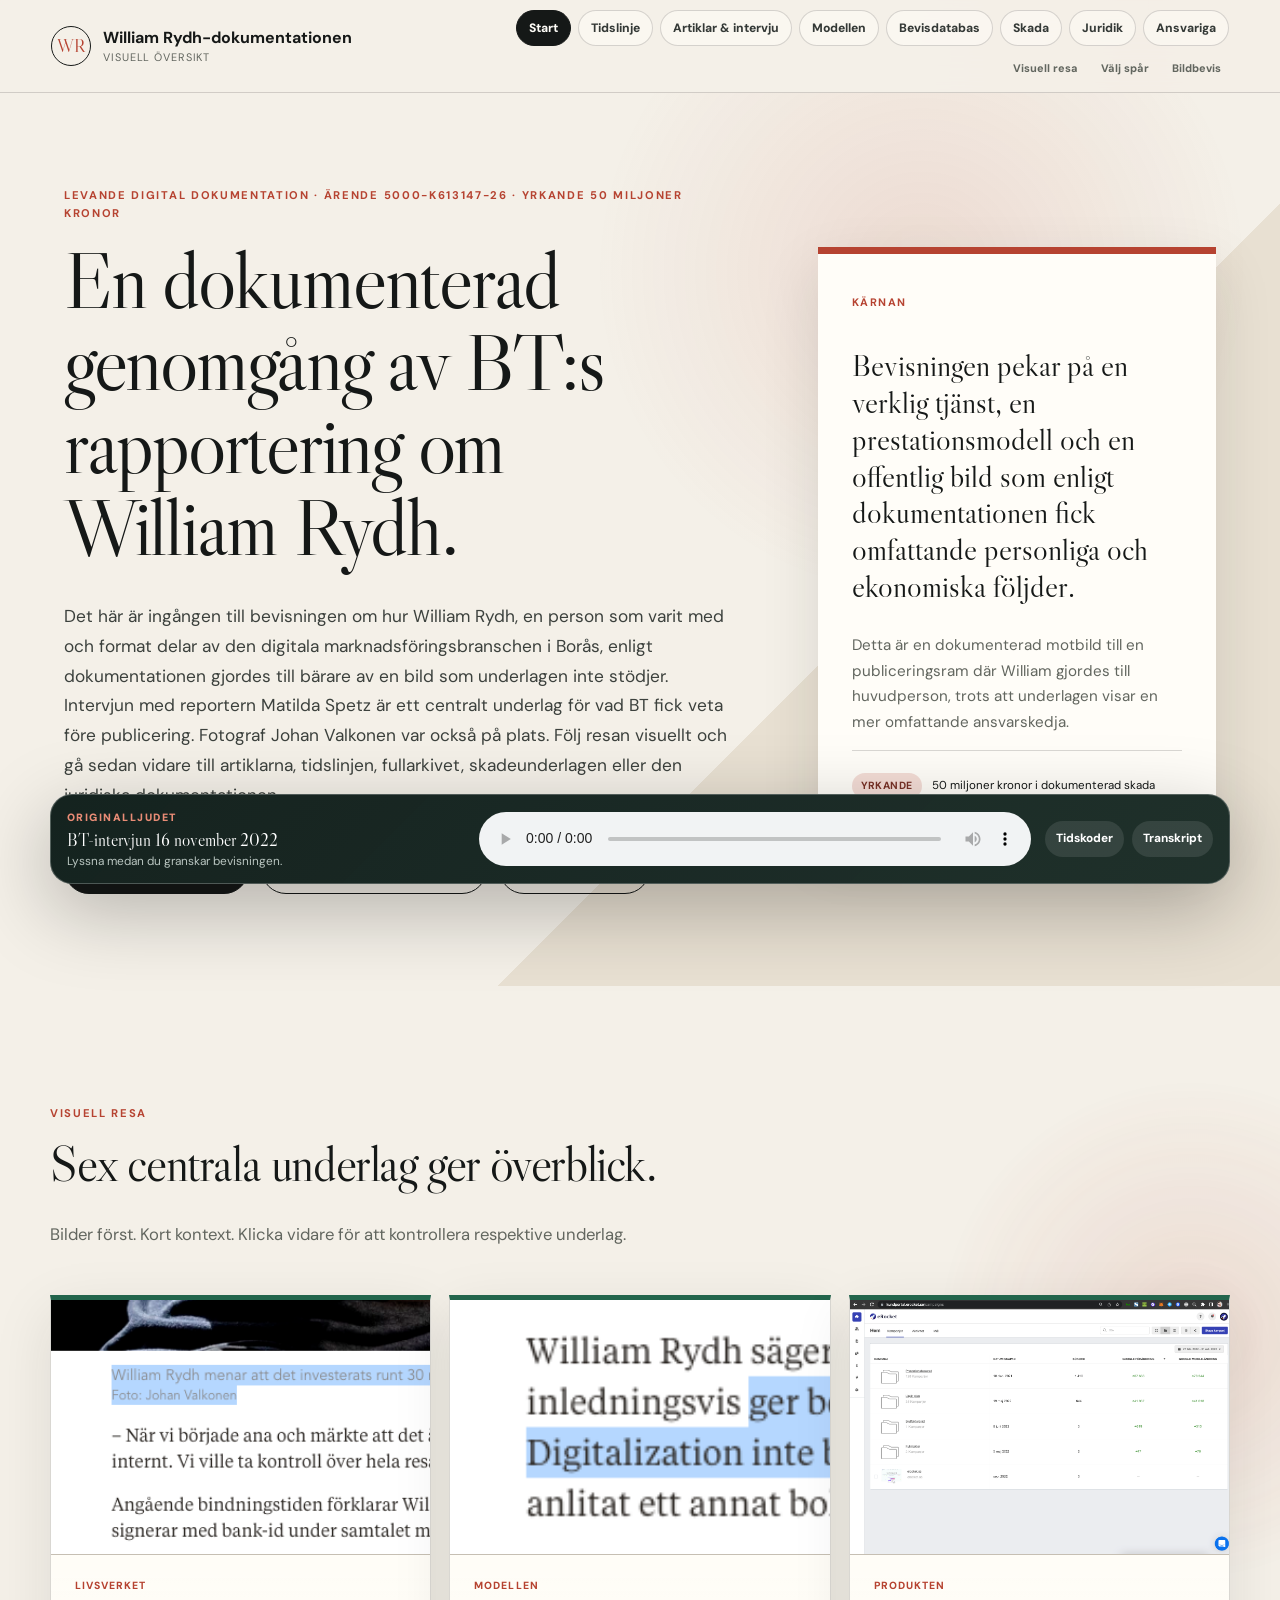
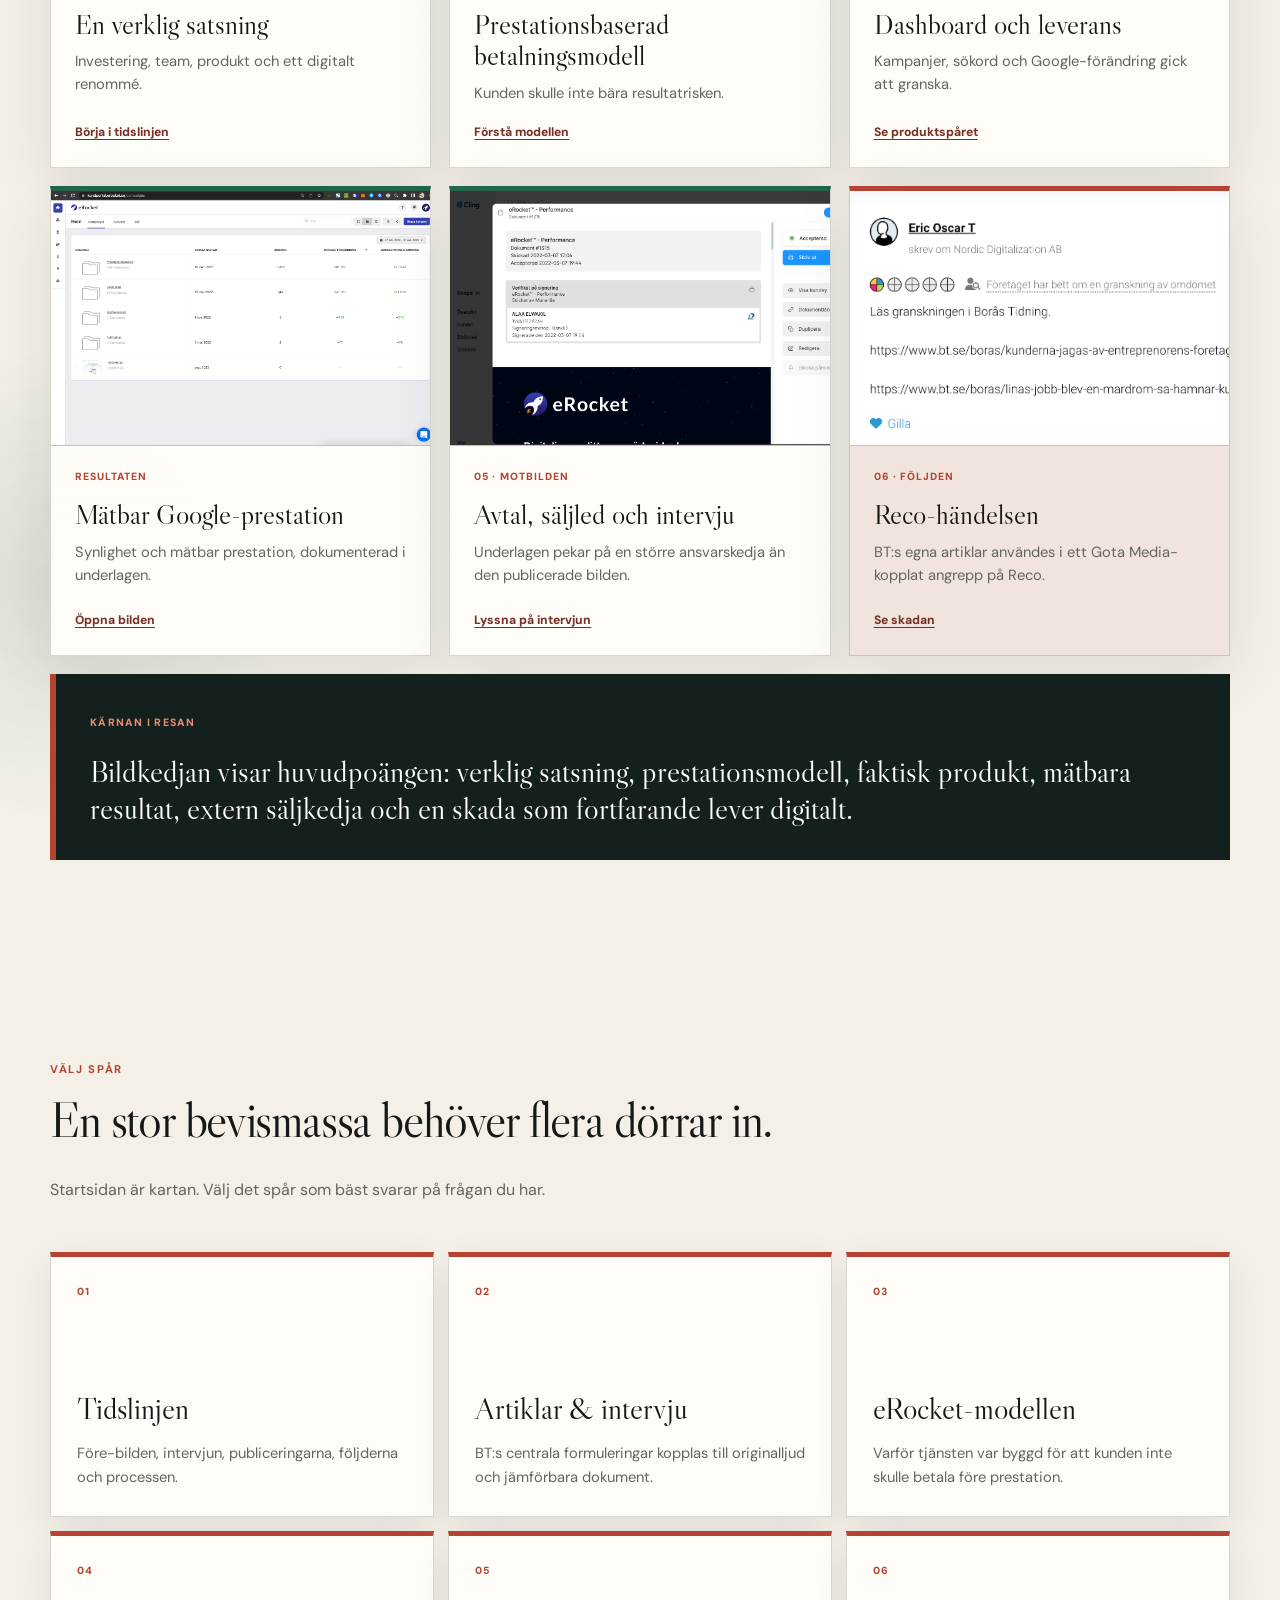
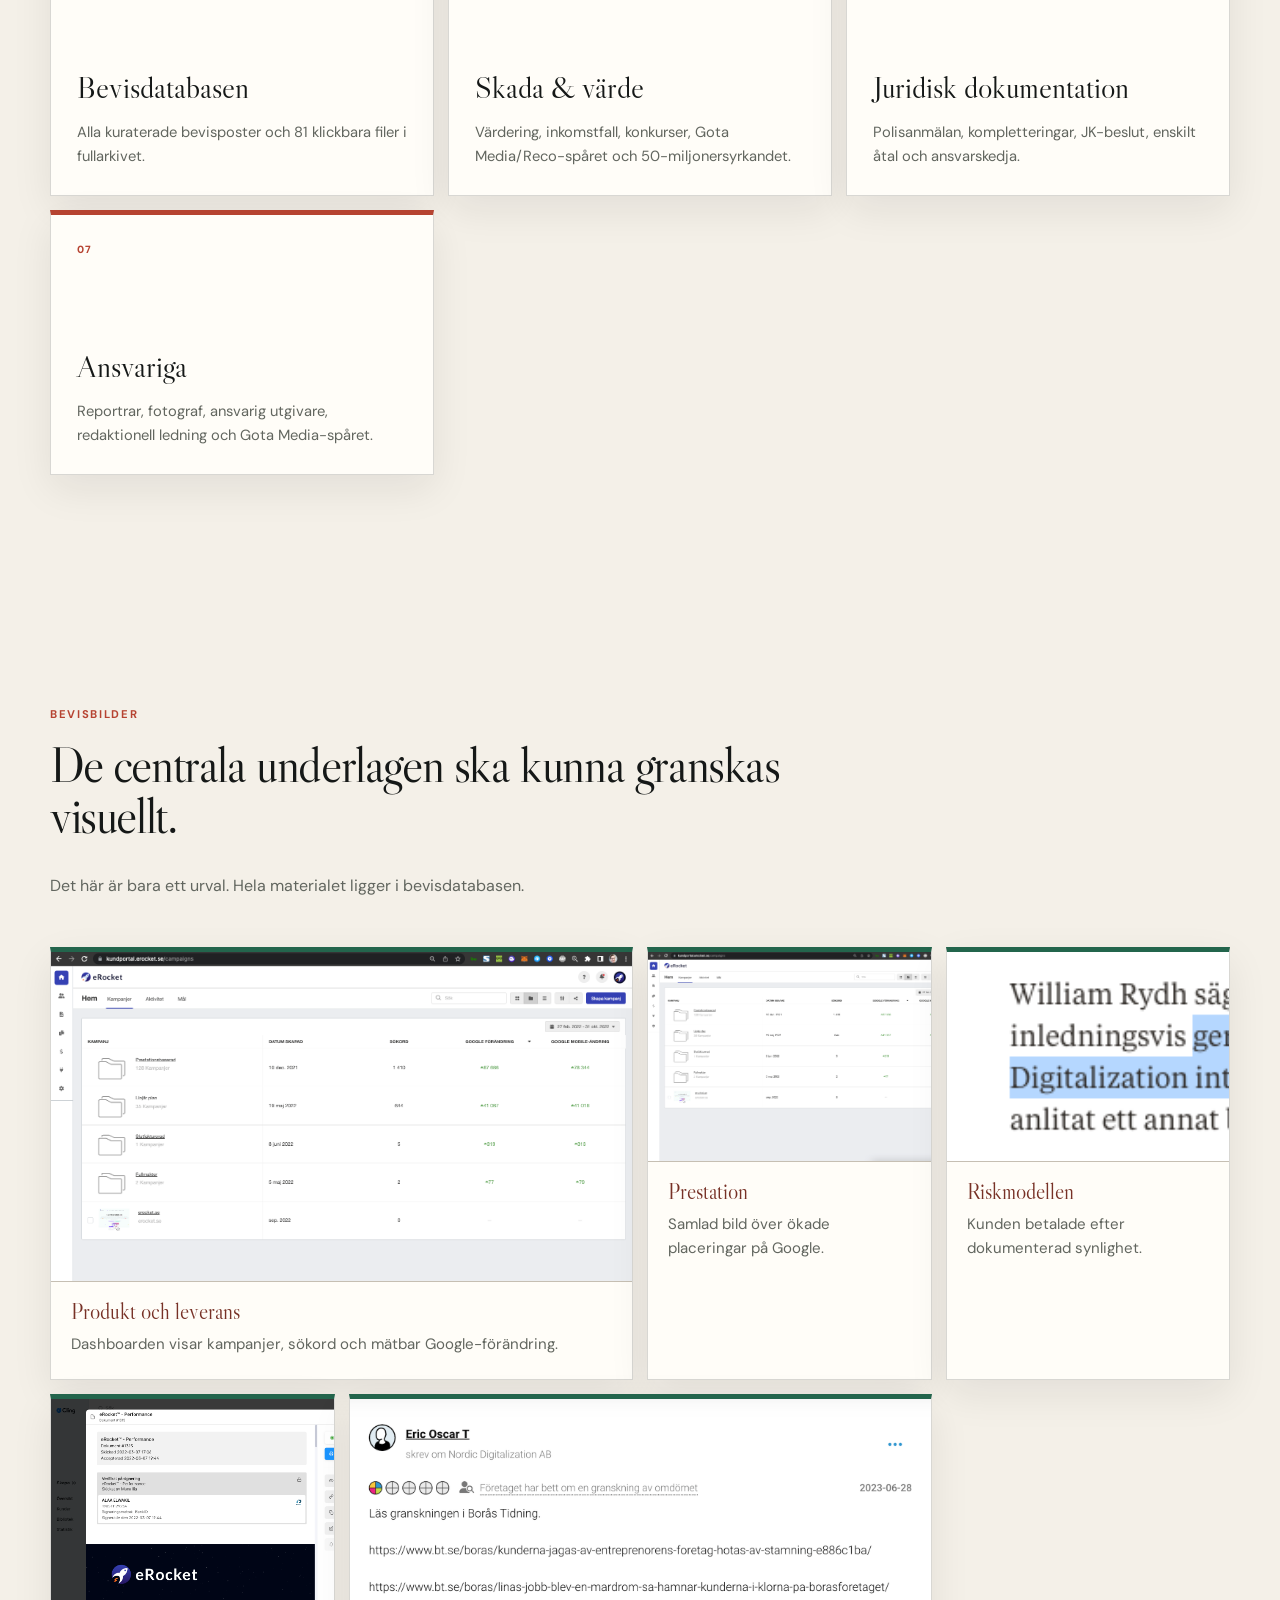
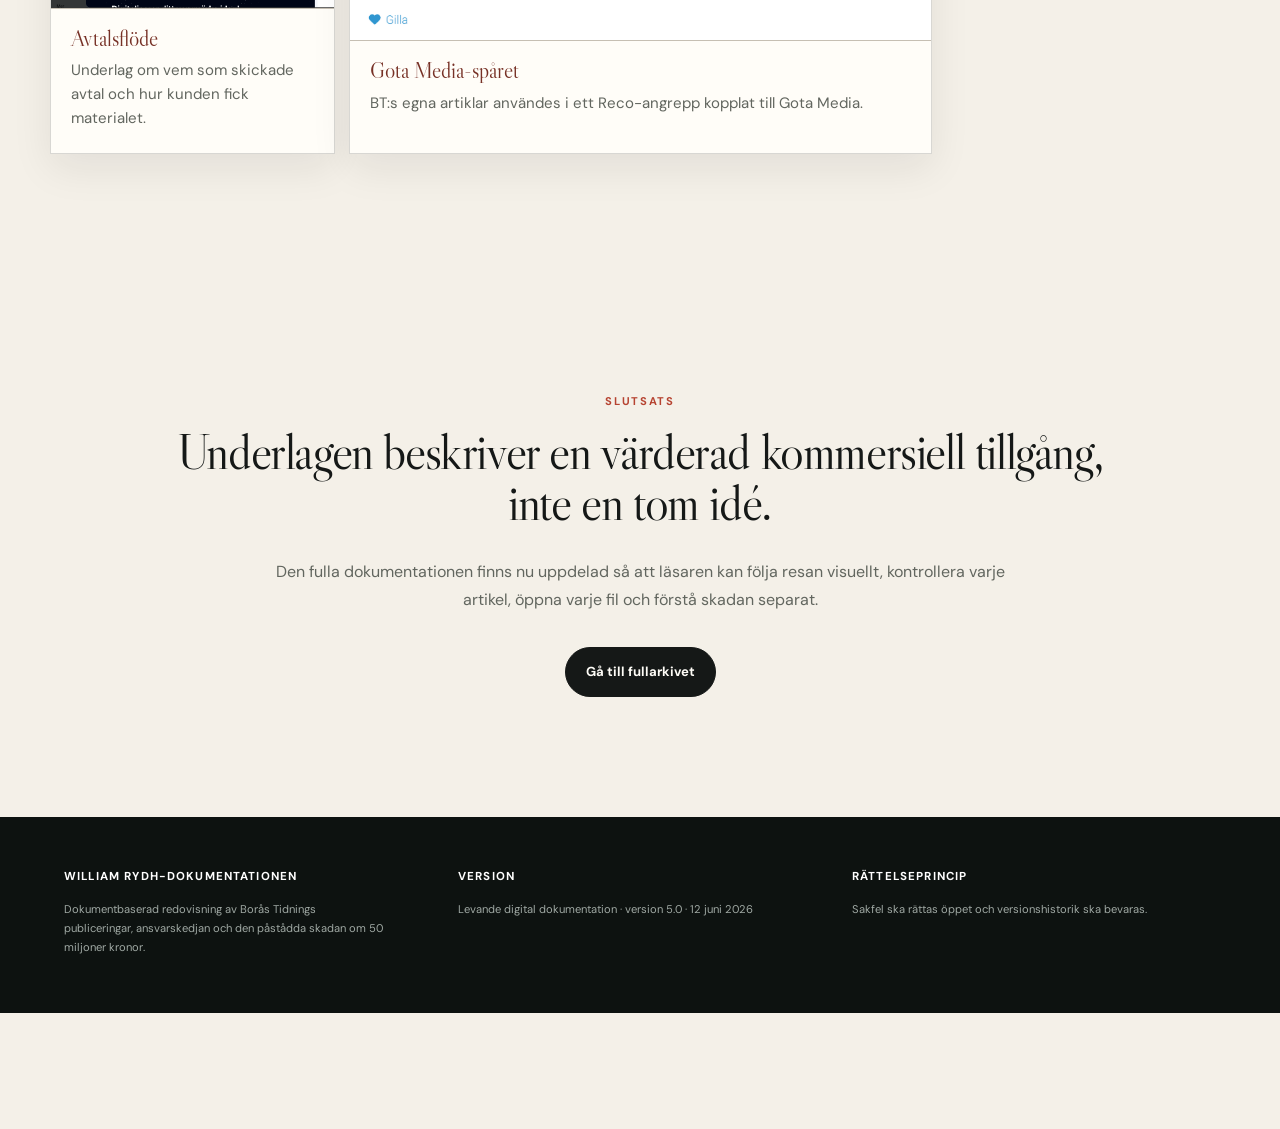
==== index.html @ 2b40ed15 "Bygg ut ansvarsmatris" ====
<!doctype html>
<html lang="sv">
<head>
  <meta charset="utf-8">
  <meta name="viewport" content="width=device-width, initial-scale=1">
  <meta name="description" content="William Rydh-dokumentationen: en verifierbar genomgång av hur Borås Tidnings rapportering enligt dokumentationen gjorde William Rydh till bärare av en felaktig bild.">
  <meta name="robots" content="index, follow, max-image-preview:large">
  <link rel="canonical" href="https://willrydh.github.io/erocket-dokumentation/">
  <meta property="og:type" content="website">
  <meta property="og:title" content="William Rydh-dokumentationen: underlag, tidslinje och artikelgenomgång">
  <meta property="og:description" content="En dokumenterad genomgång av eRocket, BT:s rapportering, motunderlagen, skadan och den juridiska processen.">
  <meta property="og:url" content="https://willrydh.github.io/erocket-dokumentation/">
  <meta name="twitter:card" content="summary_large_image">
  <title>William Rydh-dokumentationen | Underlag, tidslinje och artikelgenomgång</title>
  <link rel="preconnect" href="https://fonts.googleapis.com">
  <link rel="preconnect" href="https://fonts.gstatic.com" crossorigin>
  <link href="https://fonts.googleapis.com/css2?family=DM+Sans:wght@400;500;600;700&family=Libre+Caslon+Display&display=swap" rel="stylesheet">
  <link rel="stylesheet" href="styles.css?v=responsibility2">
  <script type="application/ld+json">
  {
    "@context": "https://schema.org",
    "@type": "WebSite",
    "name": "William Rydh-dokumentationen",
    "url": "https://willrydh.github.io/erocket-dokumentation/",
    "description": "Visuell dokumentation om William Rydh, Borås Tidning, eRocket, motunderlagen och skadan.",
    "inLanguage": "sv-SE"
  }
  </script>
  <script src="app.js?v=responsibility2" defer></script>
</head>
<body>
  <div class="ambient-layer" aria-hidden="true">
    <span></span>
    <span></span>
    <span></span>
  </div>
  <div class="reading-progress" aria-hidden="true"><span id="readingProgress"></span></div>

  <header class="site-header" data-page="overview">
    <a class="brand" href="index.html" aria-label="Till startsidan">
      <span class="brand-mark">WR</span>
      <span>
        <strong>William Rydh-dokumentationen</strong>
        <small>Visuell översikt</small>
      </span>
    </a>
    <button class="menu-button" id="menuButton" aria-expanded="false" aria-controls="siteNav">Meny</button>
    <nav id="siteNav" aria-label="Huvudnavigation">
      <div class="nav-primary" aria-label="Huvudsidor">
        <a href="index.html" data-nav="overview">Start</a>
        <a href="tidslinje.html" data-nav="timeline">Tidslinje</a>
        <a href="artiklar.html" data-nav="articles">Artiklar & intervju</a>
        <a href="modell.html" data-nav="model">Modellen</a>
        <a href="bevisdatabas.html" data-nav="database">Bevisdatabas</a>
        <a href="skada.html" data-nav="damage">Skada</a>
        <a href="juridik.html" data-nav="legal">Juridik</a>
        <a href="ansvariga.html" data-nav="responsibility">Ansvariga</a>
      </div>
      <div class="nav-secondary" aria-label="På den här sidan">
        <a href="#resan">Visuell resa</a>
        <a href="#ingangar">Välj spår</a>
        <a href="#bevisbilder">Bildbevis</a>
      </div>
    </nav>
  </header>
  <main id="top">
    <section class="hero">
      <div class="hero-copy reveal">
        <p class="eyebrow">Levande digital dokumentation · ärende 5000-K613147-26 · yrkande 50 miljoner kronor</p>
        <h1>En dokumenterad genomgång av BT:s rapportering om William Rydh.</h1>
        <p class="hero-intro">
          Det här är ingången till bevisningen om hur William Rydh, en person som varit med och format
          delar av den digitala marknadsföringsbranschen i Borås, enligt dokumentationen gjordes till
          bärare av en bild som underlagen inte stödjer. Intervjun med reportern Matilda Spetz
          är ett centralt underlag för vad BT fick veta före publicering. Fotograf Johan Valkonen var
          också på plats. Följ resan visuellt och gå sedan
          vidare till artiklarna, tidslinjen, fullarkivet, skadeunderlagen eller den juridiska dokumentationen.
        </p>
        <div class="hero-actions">
          <a class="button primary" href="#resan">Följ den visuella resan</a>
          <a class="button secondary" href="artiklar.html">Jämför artiklar och underlag</a>
          <a class="button secondary" href="bevisdatabas.html">Öppna alla bevis</a>
        </div>
      </div>
      <aside class="hero-case reveal" aria-label="Kärnan i dokumentationen">
        <span class="case-label">Kärnan</span>
        <blockquote>Bevisningen pekar på en verklig tjänst, en prestationsmodell och en offentlig bild som enligt dokumentationen fick omfattande personliga och ekonomiska följder.</blockquote>
        <p>Detta är en dokumenterad motbild till en publiceringsram där William gjordes till huvudperson, trots att underlagen visar en mer omfattande ansvarskedja.</p>
        <div class="case-status">
          <span class="status disputed">Yrkande</span>
          <span>50 miljoner kronor i dokumenterad skada</span>
        </div>
      </aside>
    </section>

    <section class="story-journey section-shell" id="resan" aria-label="Visuell resa genom dokumentationen">
      <div class="section-heading reveal">
        <p class="eyebrow">Visuell resa</p>
        <h2>Sex centrala underlag ger överblick.</h2>
        <p>Bilder först. Kort kontext. Klicka vidare för att kontrollera respektive underlag.</p>
      </div>
      <div class="journey-map" aria-label="Sex visuella nedslag">
        <article class="journey-step reveal">
          <a class="journey-image" href="tidslinje.html#fore"><img src="assets/bt-30-miljoner.png" alt="BT-bildtext om investering runt 30 miljoner i eRocket" loading="lazy"></a>
          <span>Livsverket</span>
          <h3>En verklig satsning</h3>
          <p>Investering, team, produkt och ett digitalt renommé.</p>
          <a class="journey-link" href="tidslinje.html#fore">Börja i tidslinjen</a>
        </article>
        <article class="journey-step reveal">
          <a class="journey-image" href="modell.html#riskmodellen"><img src="assets/prestationsbaserad-riskfri-modell.png" alt="Markerad text om prestationsbaserad modell" loading="lazy"></a>
          <span>Modellen</span>
          <h3>Prestationsbaserad betalningsmodell</h3>
          <p>Kunden skulle inte bära resultatrisken.</p>
          <a class="journey-link" href="modell.html#riskmodellen">Förstå modellen</a>
        </article>
        <article class="journey-step reveal">
          <a class="journey-image" href="modell.html#produkt"><img src="assets/erocket-dashboard.png" alt="eRocket-dashboard med kampanjer och Google-förändring" loading="lazy"></a>
          <span>Produkten</span>
          <h3>Dashboard och leverans</h3>
          <p>Kampanjer, sökord och Google-förändring gick att granska.</p>
          <a class="journey-link" href="modell.html#produkt">Se produktspåret</a>
        </article>
        <article class="journey-step reveal">
          <a class="journey-image" href="bevisdatabas.html#ark-018"><img src="assets/google-rankingar-feb-nov-2022.png" alt="Sammanställning av ökade Google-placeringar februari till november 2022" loading="lazy"></a>
          <span>Resultaten</span>
          <h3>Mätbar Google-prestation</h3>
          <p>Synlighet och mätbar prestation, dokumenterad i underlagen.</p>
          <a class="journey-link" href="bevisdatabas.html#ark-018">Öppna bilden</a>
        </article>
        <article class="journey-step reveal">
          <a class="journey-image" href="artiklar.html#intervju"><img src="assets/muna-skickade-avtalen.png" alt="Skärmdump som visar att Muna skickat ut avtal själv" loading="lazy"></a>
          <span>05 · Motbilden</span>
          <h3>Avtal, säljled och intervju</h3>
          <p>Underlagen pekar på en större ansvarskedja än den publicerade bilden.</p>
          <a class="journey-link" href="artiklar.html#intervjutidskoder">Lyssna på intervjun</a>
        </article>
        <article class="journey-step damage reveal">
          <a class="journey-image" href="skada.html#spridning"><img src="assets/reco-eric-oscar-t.png" alt="Reco-omdöme med länkar till BT:s artiklar" loading="lazy"></a>
          <span>06 · Följden</span>
          <h3>Reco-händelsen</h3>
          <p>BT:s egna artiklar användes i ett Gota Media-kopplat angrepp på Reco.</p>
          <a class="journey-link" href="skada.html">Se skadan</a>
        </article>
      </div>
      <aside class="journey-thesis reveal">
        <span>Kärnan i resan</span>
        <p>Bildkedjan visar huvudpoängen: verklig satsning, prestationsmodell, faktisk produkt, mätbara resultat, extern säljkedja och en skada som fortfarande lever digitalt.</p>
      </aside>
    </section>

    <section class="route-section section-shell" id="ingangar" aria-label="Välj spår i dokumentationen">
      <div class="section-heading reveal">
        <p class="eyebrow">Välj spår</p>
        <h2>En stor bevismassa behöver flera dörrar in.</h2>
        <p>Startsidan är kartan. Välj det spår som bäst svarar på frågan du har.</p>
      </div>
      <div class="route-grid">
        <a class="route-card reveal" href="tidslinje.html">
          <span>01</span>
          <h3>Tidslinjen</h3>
          <p>Före-bilden, intervjun, publiceringarna, följderna och processen.</p>
        </a>
        <a class="route-card reveal" href="artiklar.html">
          <span>02</span>
          <h3>Artiklar & intervju</h3>
          <p>BT:s centrala formuleringar kopplas till originalljud och jämförbara dokument.</p>
        </a>
        <a class="route-card reveal" href="modell.html">
          <span>03</span>
          <h3>eRocket-modellen</h3>
          <p>Varför tjänsten var byggd för att kunden inte skulle betala före prestation.</p>
        </a>
        <a class="route-card reveal" href="bevisdatabas.html">
          <span>04</span>
          <h3>Bevisdatabasen</h3>
          <p>Alla kuraterade bevisposter och 81 klickbara filer i fullarkivet.</p>
        </a>
        <a class="route-card reveal" href="skada.html">
          <span>05</span>
          <h3>Skada & värde</h3>
          <p>Värdering, inkomstfall, konkurser, Gota Media/Reco-spåret och 50-miljonersyrkandet.</p>
        </a>
        <a class="route-card reveal" href="juridik.html">
          <span>06</span>
          <h3>Juridisk dokumentation</h3>
          <p>Polisanmälan, kompletteringar, JK-beslut, enskilt åtal och ansvarskedja.</p>
        </a>
        <a class="route-card reveal" href="ansvariga.html">
          <span>07</span>
          <h3>Ansvariga</h3>
          <p>Reportrar, fotograf, ansvarig utgivare, redaktionell ledning och Gota Media-spåret.</p>
        </a>
      </div>
    </section>

    <section class="visual-proof section-shell" id="bevisbilder">
      <div class="section-heading reveal">
        <p class="eyebrow">Bevisbilder</p>
        <h2>De centrala underlagen ska kunna granskas visuellt.</h2>
        <p>Det här är bara ett urval. Hela materialet ligger i bevisdatabasen.</p>
      </div>
      <div class="visual-proof-grid">
        <figure class="visual-card large reveal">
          <a href="modell.html#produkt"><img src="assets/erocket-dashboard.png" alt="eRocket-dashboard med kampanjer, sökord och Google-förändring" loading="lazy"></a>
          <figcaption><strong>Produkt och leverans</strong><span>Dashboarden visar kampanjer, sökord och mätbar Google-förändring.</span></figcaption>
        </figure>
        <figure class="visual-card reveal">
          <a href="bevisdatabas.html#ark-018"><img src="assets/google-rankingar-feb-nov-2022.png" alt="Sammanställning av ökade Google-placeringar" loading="lazy"></a>
          <figcaption><strong>Prestation</strong><span>Samlad bild över ökade placeringar på Google.</span></figcaption>
        </figure>
        <figure class="visual-card reveal">
          <a href="bevisdatabas.html#ark-024"><img src="assets/prestationsbaserad-riskfri-modell.png" alt="Prestationsbaserad modell" loading="lazy"></a>
          <figcaption><strong>Riskmodellen</strong><span>Kunden betalade efter dokumenterad synlighet.</span></figcaption>
        </figure>
        <figure class="visual-card reveal">
          <a href="bevisdatabas.html#ark-041"><img src="assets/muna-skickade-avtalen.png" alt="Avtalsflöde" loading="lazy"></a>
          <figcaption><strong>Avtalsflöde</strong><span>Underlag om vem som skickade avtal och hur kunden fick materialet.</span></figcaption>
        </figure>
        <figure class="visual-card large reveal">
          <a href="skada.html#spridning"><img src="assets/reco-eric-oscar-t.png" alt="Reco-omdöme med länkar till BT:s artiklar" loading="lazy"></a>
          <figcaption><strong>Gota Media-spåret</strong><span>BT:s egna artiklar användes i ett Reco-angrepp kopplat till Gota Media.</span></figcaption>
        </figure>
      </div>
    </section>

    <section class="section-shell final-question">
      <p class="eyebrow">Slutsats</p>
      <h2>Underlagen beskriver en värderad kommersiell tillgång, inte en tom idé.</h2>
      <p>Den fulla dokumentationen finns nu uppdelad så att läsaren kan följa resan visuellt, kontrollera varje artikel, öppna varje fil och förstå skadan separat.</p>
      <a class="button primary" href="bevisdatabas.html">Gå till fullarkivet</a>
    </section>
  </main>

  <footer>
    <div>
      <strong>William Rydh-dokumentationen</strong>
      <p>Dokumentbaserad redovisning av Borås Tidnings publiceringar, ansvarskedjan och den påstådda skadan om 50 miljoner kronor.</p>
    </div>
    <div>
      <strong>Version</strong>
      <p>Levande digital dokumentation · version 5.0 · 12 juni 2026</p>
    </div>
    <div>
      <strong>Rättelseprincip</strong>
      <p>Sakfel ska rättas öppet och versionshistorik ska bevaras.</p>
    </div>
  </footer>
</body>
</html>
---- styles.css ----
:root {
  --paper: #f4f0e8;
  --paper-deep: #e8e0d2;
  --ink: #151817;
  --muted: #62665f;
  --line: rgba(21, 24, 23, .16);
  --red: #b64331;
  --red-dark: #773126;
  --green: #23654c;
  --blue: #275c73;
  --gold: #ad792b;
  --night: #14201d;
  --white: #fffdf8;
  --serif: "Libre Caslon Display", Georgia, serif;
  --sans: "DM Sans", Arial, sans-serif;
  --shadow: 0 22px 55px rgba(26, 29, 25, .12);
}

* { box-sizing: border-box; }
html { scroll-behavior: smooth; scroll-padding-top: 108px; overflow-x: clip; }
body {
  margin: 0;
  background: var(--paper);
  color: var(--ink);
  font-family: var(--sans);
  font-size: 16px;
  line-height: 1.68;
  overflow-x: clip;
}
body::before {
  content: "";
  position: fixed; inset: 0; z-index: -3; pointer-events: none;
  background:
    linear-gradient(90deg, rgba(21, 24, 23, .035) 1px, transparent 1px),
    linear-gradient(rgba(21, 24, 23, .028) 1px, transparent 1px);
  background-size: 82px 82px;
  mask-image: linear-gradient(to bottom, rgba(0,0,0,.5), rgba(0,0,0,.12) 42%, transparent 86%);
}
.ambient-layer {
  position: fixed; inset: 0; width: 100vw; max-width: 100vw; z-index: -2; pointer-events: none; overflow: hidden; contain: paint;
}
.ambient-layer span {
  position: absolute; width: 42vmax; height: 42vmax; border-radius: 50%;
  background: radial-gradient(circle, rgba(182, 67, 49, .13), rgba(182, 67, 49, 0) 62%);
  filter: blur(4px); opacity: .72; transform: translate3d(0,0,0);
  animation: ambient-drift 26s ease-in-out infinite alternate;
}
.ambient-layer span:nth-child(1) { top: -16vmax; right: -10vmax; }
.ambient-layer span:nth-child(2) {
  width: 34vmax; height: 34vmax; left: -13vmax; top: 35vh;
  background: radial-gradient(circle, rgba(35, 101, 76, .12), rgba(35, 101, 76, 0) 62%);
  animation-duration: 34s; animation-delay: -8s;
}
.ambient-layer span:nth-child(3) {
  width: 30vmax; height: 30vmax; right: 18vw; bottom: -18vmax;
  background: radial-gradient(circle, rgba(173, 121, 43, .11), rgba(173, 121, 43, 0) 64%);
  animation-duration: 39s; animation-delay: -15s;
}
@keyframes ambient-drift {
  from { transform: translate3d(-2vw, -1vh, 0) scale(1); }
  to { transform: translate3d(3vw, 4vh, 0) scale(1.08); }
}
button, a { font: inherit; }
a { color: inherit; }
img { max-width: 100%; display: block; }
.wiki-link {
  color: var(--red-dark);
  font-weight: 700;
  text-decoration: underline;
  text-decoration-thickness: 1px;
  text-underline-offset: 3px;
}
.wiki-link:hover { color: var(--red); }

.reading-progress {
  position: fixed; inset: 0 0 auto; height: 3px; z-index: 100;
  background: transparent;
}
.reading-progress span { display: block; width: 0; height: 100%; background: var(--red); }

.site-header {
  position: sticky; top: 0; z-index: 50;
  display: flex; align-items: center; justify-content: space-between;
  gap: 22px; min-height: 86px; padding: 10px 4vw;
  background: rgba(244, 240, 232, .9);
  border-bottom: 1px solid var(--line);
  backdrop-filter: blur(18px);
}
.brand { display: flex; gap: 12px; align-items: center; text-decoration: none; line-height: 1.15; }
.brand-mark {
  display: grid; place-items: center; width: 40px; height: 40px;
  border: 1px solid var(--ink); border-radius: 50%;
  font: 18px/1 var(--serif); color: var(--red);
}
.brand strong, .brand small { display: block; }
.brand small { margin-top: 4px; color: var(--muted); font-size: .68rem; letter-spacing: .08em; text-transform: uppercase; }
nav { display: grid; gap: 8px; justify-items: end; align-items: center; }
.nav-primary, .nav-secondary { display: flex; gap: 7px; align-items: center; justify-content: flex-end; flex-wrap: wrap; }
.nav-primary a, .nav-secondary a {
  display: inline-flex; align-items: center; min-height: 34px; padding: 7px 12px;
  color: #343936; text-decoration: none; border-radius: 99px; font-size: .76rem; font-weight: 800;
}
.nav-primary a { border: 1px solid var(--line); background: rgba(255, 253, 248, .46); }
.nav-secondary a { min-height: 28px; padding: 4px 8px; color: var(--muted); font-size: .68rem; }
.nav-primary a:hover, .nav-secondary a:hover { color: var(--red); background: rgba(255, 253, 248, .78); }
.site-header[data-page="overview"] [data-nav="overview"],
.site-header[data-page="database"] [data-nav="database"],
.site-header[data-page="articles"] [data-nav="articles"],
.site-header[data-page="timeline"] [data-nav="timeline"],
.site-header[data-page="model"] [data-nav="model"],
.site-header[data-page="damage"] [data-nav="damage"],
.site-header[data-page="legal"] [data-nav="legal"],
.site-header[data-page="responsibility"] [data-nav="responsibility"] {
  background: var(--ink); color: var(--white); border-color: var(--ink);
}
.menu-button { display: none; border: 1px solid var(--line); background: transparent; padding: 8px 12px; border-radius: 99px; }
body.has-sticky-player { padding-bottom: 116px; }
.sticky-interview-player {
  position: fixed; right: 18px; bottom: 16px; left: 18px; z-index: 80;
  display: grid; grid-template-columns: minmax(220px, .9fr) minmax(280px, 1.25fr) auto; gap: 14px;
  align-items: center; max-width: 1180px; margin-inline: auto; padding: 14px 16px;
  border: 1px solid rgba(255,255,255,.24); border-radius: 22px;
  background:
    linear-gradient(135deg, rgba(20,32,29,.96), rgba(31,45,41,.94)),
    var(--green);
  box-shadow: 0 24px 80px rgba(0,0,0,.28); color: white; backdrop-filter: blur(18px);
}
.sticky-interview-copy span {
  display: block; margin-bottom: 4px; color: #e98c76; font-size: .66rem; font-weight: 900;
  letter-spacing: .14em; text-transform: uppercase;
}
.sticky-interview-copy strong { display: block; font: 1.08rem/1.1 var(--serif); }
.sticky-interview-copy small { display: block; margin-top: 4px; color: #b9c5c0; font-size: .74rem; line-height: 1.25; }
.sticky-interview-player audio { width: 100%; min-width: 0; filter: saturate(.9); }
.sticky-interview-links { display: flex; gap: 8px; flex-wrap: wrap; justify-content: flex-end; }
.sticky-interview-links a {
  display: inline-flex; align-items: center; min-height: 35px; padding: 8px 11px; border-radius: 999px;
  background: rgba(255,255,255,.1); color: white; font-size: .74rem; font-weight: 800; text-decoration: none;
}
.sticky-interview-links a:hover { background: rgba(255,255,255,.18); }

.section-shell, main[id], main > section[id] { scroll-margin-top: 16px; }
.section-shell { width: min(1180px, calc(100% - 40px)); margin-inline: auto; }
.hero {
  display: grid; grid-template-columns: 1.25fr .75fr;
  gap: 7vw; align-items: center; padding: clamp(78px, 7.2vw, 124px) max(5vw, calc((100vw - 1320px)/2));
  background:
    radial-gradient(circle at 72% 20%, rgba(182, 67, 49, .12), transparent 28%),
    linear-gradient(135deg, var(--paper) 0 64%, var(--paper-deep) 64%);
}
.eyebrow {
  margin: 0 0 16px; color: var(--red); font-size: .7rem; font-weight: 700;
  letter-spacing: .15em; text-transform: uppercase;
}
h1, h2 { font-family: var(--serif); font-weight: 400; letter-spacing: -.028em; line-height: 1.02; }
h1 { margin: 0; font-size: clamp(3.45rem, 6.3vw, 6.8rem); }
h1 em { color: var(--red); font-weight: 400; }
h2 { margin: 0 0 30px; font-size: clamp(2.25rem, 3.9vw, 4.15rem); }
h3 { line-height: 1.2; }
.hero-intro { max-width: 720px; margin: 34px 0; color: #3c413d; font-size: clamp(1.05rem, 1.35vw, 1.18rem); line-height: 1.72; }
.hero-actions { display: flex; flex-wrap: wrap; gap: 12px; }
.button {
  display: inline-flex; align-items: center; justify-content: center; padding: 13px 20px;
  border: 1px solid var(--ink); border-radius: 99px; text-decoration: none; font-size: .82rem; font-weight: 700;
  transition: transform .2s, background .2s, color .2s;
}
.button:hover { transform: translateY(-2px); }
.button.primary { background: var(--ink); color: var(--white); }
.button.secondary { background: transparent; }
.hero-case { padding: 34px; background: var(--white); border-top: 7px solid var(--red); box-shadow: var(--shadow); transform: rotate(1deg); }
.case-label { color: var(--red); font-size: .68rem; font-weight: 700; letter-spacing: .14em; text-transform: uppercase; }
.hero-case blockquote { margin: 32px 0 28px; font: clamp(1.75rem, 2.4vw, 2.35rem)/1.2 var(--serif); }
.hero-case p { color: var(--muted); font-size: .95rem; line-height: 1.68; }
.case-status { display: flex; gap: 10px; align-items: center; padding-top: 22px; border-top: 1px solid var(--line); font-size: .72rem; }
.status { display: inline-flex; padding: 4px 9px; border-radius: 99px; font-size: .65rem; font-weight: 700; letter-spacing: .04em; text-transform: uppercase; }
.status.documented { background: #d8e9df; color: var(--green); }
.status.corroborated { background: #dbe8ec; color: var(--blue); }
.status.disputed { background: #f3dcd5; color: var(--red-dark); }
.status.open { background: #f3e7cc; color: #79551e; }

.disclosure {
  width: min(1180px, calc(100% - 40px)); margin: -30px auto 0; position: relative; z-index: 2;
  padding: 18px 24px; background: var(--night); color: #dae0dc; border-radius: 4px;
  font-size: .82rem; box-shadow: var(--shadow);
}
.disclosure strong { color: white; }

.living-report {
  display: grid; grid-template-columns: .9fr 1.1fr; gap: 28px; align-items: start;
  margin-top: 28px; padding-block: 40px; position: relative;
  background: linear-gradient(135deg, rgba(255,253,248,.98), rgba(239,232,220,.92));
  border: 1px solid var(--line); border-left: 6px solid var(--green);
  box-shadow: 0 18px 70px rgba(19, 28, 24, .09);
}
.living-report::before {
  content: ""; position: absolute; top: 18px; right: 22px; width: 9px; height: 9px;
  border-radius: 50%; background: var(--red); box-shadow: 0 0 0 8px rgba(196,70,46,.11);
}
.living-report h2 { margin: 10px 0 0; font-size: clamp(2.15rem, 4vw, 4.25rem); }
.living-report-copy { color: var(--muted); font-size: 1rem; line-height: 1.74; }
.living-report-copy p { margin: 0 0 16px; }
.living-report-badges {
  grid-column: 1 / -1; display: flex; flex-wrap: wrap; gap: 9px; padding-top: 22px;
  border-top: 1px solid var(--line);
}
.living-report-badges span {
  display: inline-flex; align-items: center; min-height: 34px; padding: 6px 11px;
  border: 1px solid rgba(22,82,58,.18); border-radius: 99px;
  background: rgba(216,233,223,.66); color: var(--green);
  font-size: .68rem; font-weight: 800; letter-spacing: .04em; text-transform: uppercase;
}

.story-journey {
  position: relative; padding-block: 118px 88px; isolation: isolate;
}
.story-journey::before,
.story-journey::after {
  content: ""; position: absolute; z-index: -1; pointer-events: none; border-radius: 999px;
  filter: blur(12px); opacity: .78; animation: journey-flow 28s ease-in-out infinite alternate;
}
.story-journey::before {
  width: 42vw; height: 42vw; top: 5%; right: -18vw;
  background: radial-gradient(circle, rgba(182, 67, 49, .16), rgba(182, 67, 49, 0) 68%);
}
.story-journey::after {
  width: 38vw; height: 38vw; left: -19vw; bottom: 8%;
  background: radial-gradient(circle, rgba(35, 101, 76, .15), rgba(35, 101, 76, 0) 70%);
  animation-duration: 34s; animation-delay: -12s;
}
@keyframes journey-flow {
  from { transform: translate3d(-1.5vw, -1vh, 0) scale(1); }
  to { transform: translate3d(2vw, 3vh, 0) scale(1.08); }
}
.story-journey .section-heading { max-width: 930px; }
.story-journey .section-heading h2 { max-width: 900px; }
.story-journey .section-heading p:last-child {
  max-width: 820px; color: var(--muted); font-size: 1.04rem; line-height: 1.76;
}
.journey-map {
  display: grid; grid-template-columns: repeat(3, 1fr); gap: 18px; margin-top: 46px;
}
.journey-step {
  position: relative; min-height: 470px; display: flex; flex-direction: column;
  padding: 0 0 24px; overflow: hidden; background: rgba(255, 253, 248, .94);
  border: 1px solid var(--line); border-top: 5px solid var(--green);
  box-shadow: 0 18px 55px rgba(26, 29, 25, .1);
}
.journey-step::before {
  content: ""; position: absolute; inset: 0; z-index: 0; pointer-events: none;
  background: linear-gradient(to bottom, transparent 58%, rgba(255,253,248,.98));
}
.journey-step.damage { border-top-color: var(--red); background: #f1e4dc; }
.journey-step.damage::before { background: linear-gradient(to bottom, transparent 58%, rgba(241,228,220,.99)); }
.journey-image {
  position: relative; z-index: 1; display: block; height: 255px; overflow: hidden;
  background: var(--paper-deep); border-bottom: 1px solid var(--line);
}
.journey-image img {
  width: 100%; height: 100%; object-fit: cover; object-position: top left;
  transition: transform .7s ease, filter .7s ease;
}
.journey-step:hover .journey-image img { transform: scale(1.045); filter: contrast(1.04); }
.journey-step span {
  position: relative; z-index: 1; margin: 22px 24px 0;
  color: var(--red); font-size: .65rem; font-weight: 800;
  letter-spacing: .1em; text-transform: uppercase;
}
.journey-step h3 {
  position: relative; z-index: 1; margin: 14px 24px 10px;
  font: 1.75rem/1.12 var(--serif);
}
.journey-step p {
  position: relative; z-index: 1; margin: 0 24px 18px;
  color: var(--muted); font-size: .92rem; line-height: 1.55;
}
.journey-link {
  position: relative; z-index: 1; display: inline-flex; width: fit-content; margin: auto 24px 0;
  color: var(--red-dark); font-size: .76rem; font-weight: 800;
  text-decoration-thickness: 1px; text-underline-offset: 3px;
}
.journey-thesis {
  margin-top: 18px; padding: 34px; background: var(--night); color: white;
  border-left: 6px solid var(--red);
}
.journey-thesis span {
  color: #e98c76; font-size: .66rem; font-weight: 800;
  letter-spacing: .12em; text-transform: uppercase;
}
.journey-thesis p {
  max-width: 1050px; margin: 18px 0 0;
  font: clamp(1.45rem, 2.4vw, 2.45rem)/1.2 var(--serif);
}

.invitation-section { padding-block: 105px 55px; }
.invitation-grid {
  display: grid; grid-template-columns: repeat(3, 1fr); gap: 14px; margin-top: 46px;
}
.invitation-grid article {
  min-height: 260px; display: flex; flex-direction: column; padding: 26px;
  background: var(--white); border: 1px solid var(--line); border-top: 5px solid var(--red);
}
.invitation-grid span { color: var(--red); font-size: .65rem; font-weight: 700; letter-spacing: .1em; text-transform: uppercase; }
.invitation-grid h3 { margin: 44px 0 16px; font: 1.7rem/1.14 var(--serif); }
.invitation-grid p { margin-top: auto; color: var(--muted); font-size: .9rem; line-height: 1.64; }

.article-arc { padding-block: 118px 76px; }
.arc-track { display: grid; grid-template-columns: repeat(3, 1fr); gap: 14px; margin-top: 54px; }
.arc-card {
  min-height: 330px; display: flex; flex-direction: column; padding: 26px;
  background: var(--white); border: 1px solid var(--line); border-top: 6px solid var(--green);
}
.arc-card.pivot { border-top-color: var(--red); background: #f1dfd8; }
.arc-card.after { border-top-color: var(--red-dark); }
.arc-card span { color: var(--muted); font-size: .66rem; font-weight: 700; letter-spacing: .1em; text-transform: uppercase; }
.arc-card h3 { margin: 46px 0 16px; font: 1.9rem/1.14 var(--serif); }
.arc-card p { margin-top: auto; color: var(--muted); font-size: .9rem; line-height: 1.64; }
.arc-verdict { margin-top: 18px; padding: 34px; background: var(--night); color: white; }
.arc-verdict span { color: #e98c76; font-size: .66rem; font-weight: 700; letter-spacing: .12em; text-transform: uppercase; }
.arc-verdict p { max-width: 980px; margin: 18px 0 0; font: clamp(1.45rem, 2.4vw, 2.35rem)/1.2 var(--serif); }

.core-case-section { padding-block: 120px; }
.editorial-sequence { display: grid; grid-template-columns: 1fr 1fr; gap: 16px; margin-top: 58px; }
.editorial-sequence article {
  min-height: 350px; display: flex; flex-direction: column; padding: 30px;
  background: var(--white); border: 1px solid var(--line); border-top: 6px solid var(--red);
}
.editorial-sequence span { color: var(--red); font-size: .65rem; font-weight: 700; letter-spacing: .1em; text-transform: uppercase; }
.editorial-sequence h3 { margin: 55px 0 20px; font: clamp(1.8rem, 3vw, 3rem)/1.12 var(--serif); }
.editorial-sequence p { margin-top: auto; color: var(--muted); font-size: .92rem; line-height: 1.66; }
.core-verdict { margin-top: 18px; padding: 36px; background: var(--red-dark); color: white; }
.core-verdict span { color: #f1aa98; font-size: .66rem; font-weight: 700; letter-spacing: .12em; text-transform: uppercase; }
.core-verdict p { max-width: 1040px; margin: 20px 0 0; font: clamp(1.55rem, 2.8vw, 2.8rem)/1.18 var(--serif); }

.numbers { display: grid; grid-template-columns: repeat(4, 1fr); margin-top: 70px; border-block: 1px solid var(--line); }
.numbers article { padding: 38px 22px; border-right: 1px solid var(--line); }
.numbers article:last-child { border: 0; }
.numbers strong { display: block; font: 3.8rem/1 var(--serif); color: var(--red); }
.numbers span { display: block; max-width: 200px; margin-top: 8px; color: var(--muted); font-size: .9rem; line-height: 1.5; }

.database-teaser {
  display: grid; grid-template-columns: 1fr auto; gap: 28px; align-items: end;
  margin-top: 70px; padding: 36px; background: var(--white); border: 1px solid var(--line);
}

.visual-proof { padding-block: 118px; }
.visual-proof-grid {
  display: grid; grid-template-columns: repeat(4, 1fr); gap: 14px; margin-top: 48px;
}
.visual-card {
  min-height: 360px; display: flex; flex-direction: column; margin: 0;
  background: var(--white); border: 1px solid var(--line); border-top: 5px solid var(--green);
  box-shadow: 0 14px 38px rgba(26, 29, 25, .08); overflow: hidden;
}
.visual-card.large { grid-column: span 2; }
.visual-card a { display: block; min-height: 210px; background: #e8e0d2; }
.visual-card img {
  width: 100%; height: 100%; min-height: 210px; max-height: 330px; object-fit: cover; object-position: top left;
  border-bottom: 1px solid var(--line);
}
.visual-card figcaption { display: grid; gap: 8px; padding: 18px 20px 22px; }
.visual-card strong { color: var(--red-dark); font: 1.35rem/1.14 var(--serif); }
.visual-card span { color: var(--muted); font-size: .94rem; line-height: 1.58; }

.route-section { padding-block: 112px; }
.route-grid {
  display: grid; grid-template-columns: repeat(3, 1fr); gap: 14px; margin-top: 48px;
}
.route-card {
  min-height: 265px; display: flex; flex-direction: column; padding: 26px;
  color: inherit; text-decoration: none; background: var(--white); border: 1px solid var(--line);
  border-top: 5px solid var(--red); box-shadow: 0 14px 38px rgba(26, 29, 25, .08);
  transition: transform .2s ease, box-shadow .2s ease, border-color .2s ease;
}
.route-card:hover {
  transform: translateY(-4px); border-color: rgba(182, 67, 49, .45);
  box-shadow: 0 22px 60px rgba(26, 29, 25, .13);
}
.route-card span {
  color: var(--red); font-size: .65rem; font-weight: 800; letter-spacing: .12em; text-transform: uppercase;
}
.route-card h3 { margin: auto 0 16px; font: 1.9rem/1.12 var(--serif); }
.route-card p { margin: 0; color: var(--muted); font-size: .92rem; line-height: 1.62; }

.evidence-mass { padding-block: 118px; }
.mass-layout { display: grid; grid-template-columns: 1.2fr .8fr; gap: 30px; margin-top: 58px; align-items: stretch; }
.mass-stack { display: grid; gap: 9px; }
.mass-stack article {
  position: relative; display: grid; grid-template-columns: 76px 1fr; gap: 20px; align-items: center;
  min-height: 76px; padding: 14px 18px; overflow: hidden; background: var(--white); border: 1px solid var(--line);
}
.mass-stack article::before {
  content: ""; position: absolute; inset: 0 auto 0 0; width: calc(var(--share) * 1%);
  background: linear-gradient(90deg, rgba(182, 67, 49, .18), rgba(182, 67, 49, .05)); border-left: 5px solid var(--red);
}
.mass-stack strong, .mass-stack span { position: relative; z-index: 1; }
.mass-stack strong { font: 2.7rem/1 var(--serif); color: var(--red); }
.mass-stack span { max-width: 460px; color: #404541; font-size: .9rem; font-weight: 700; line-height: 1.5; }
.mass-verdict {
  display: flex; flex-direction: column; justify-content: space-between; padding: 34px;
  background: var(--night); color: white; box-shadow: var(--shadow);
}
.mass-verdict > span, .why-verdict span {
  color: #e98c76; font-size: .66rem; font-weight: 700; letter-spacing: .13em; text-transform: uppercase;
}
.mass-verdict blockquote { margin: 50px 0 0; font: clamp(1.7rem, 3vw, 3rem)/1.16 var(--serif); }

.intro-grid { display: grid; grid-template-columns: .72fr 1.28fr; gap: 9vw; padding-block: 118px; }
.section-heading { max-width: 780px; }
.intro-grid .section-heading { position: sticky; top: 130px; align-self: start; }
.section-heading p:not(.eyebrow) { max-width: 720px; color: var(--muted); font-size: clamp(1rem, 1.15vw, 1.08rem); line-height: 1.74; }
.section-heading.light h2, .section-heading.light p { color: var(--white); }
.section-heading.light .eyebrow { color: #e98c76; }
.review-path { border-top: 1px solid var(--line); }
.review-card { display: grid; grid-template-columns: 70px 1fr; gap: 14px; padding: 32px 0; border-bottom: 1px solid var(--line); }
.review-number { color: var(--red); font: 2.2rem/1 var(--serif); }
.card-kicker { margin: 0; color: var(--muted); font-size: .67rem; font-weight: 700; letter-spacing: .08em; text-transform: uppercase; }
.review-card h3 { margin: 7px 0 10px; font: 2rem/1.15 var(--serif); }
.review-card p:not(.card-kicker) { color: var(--muted); font-size: .96rem; line-height: 1.66; }
.text-button { padding: 0 0 3px; border: 0; border-bottom: 1px solid var(--red); background: transparent; color: var(--red); cursor: pointer; font-size: .76rem; font-weight: 700; }

.quote-section, .prior-section, .timeline-section, .method-section { padding-block: 116px; background: var(--night); color: var(--white); }
.quote-comparison { display: grid; grid-template-columns: 1fr 60px 1fr; align-items: center; margin-top: 60px; }
.quote-panel { min-height: 340px; padding: 34px; border: 1px solid rgba(255,255,255,.2); }
.quote-panel.published { background: var(--red-dark); transform: rotate(-1deg); }
.quote-panel.source { background: #e8e2d5; color: var(--ink); transform: rotate(1deg); }
.quote-panel span { font-size: .65rem; font-weight: 700; letter-spacing: .12em; text-transform: uppercase; opacity: .75; }
.quote-panel blockquote { margin: 48px 0 34px; font: clamp(1.6rem, 3vw, 2.8rem)/1.17 var(--serif); }
.quote-panel p { font-size: .92rem; line-height: 1.62; opacity: .78; }
.versus { color: #e98c76; font: 1.5rem/1 var(--serif); text-align: center; }
.source-note { margin-top: 30px; color: #aeb9b4; font-size: .72rem; }

#performance-model, .economy-section, .conclusions { padding-block: 118px; }
.model-grid { display: grid; grid-template-columns: repeat(3, 1fr); gap: 18px; margin-top: 60px; }
.model-step { min-height: 270px; padding: 30px; background: var(--white); border: 1px solid var(--line); }
.model-step span { display: grid; place-items: center; width: 34px; height: 34px; border-radius: 50%; background: var(--red); color: white; }
.model-step h3 { margin-top: 55px; font: 1.8rem/1.15 var(--serif); }
.model-step p { color: var(--muted); font-size: .94rem; line-height: 1.64; }
.precision-box { max-width: 760px; margin: 28px 0 0 auto; padding: 23px 28px; border-left: 5px solid var(--gold); background: #eee5d5; }
.precision-box strong { color: #75501a; }
.precision-box p { margin-bottom: 0; color: var(--muted); font-size: .94rem; line-height: 1.64; }

.risk-model-section { padding-block: 118px; background: var(--night); color: var(--white); }
.risk-comparison { display: grid; grid-template-columns: 1fr 1fr; gap: 18px; margin-top: 60px; }
.risk-card { min-height: 350px; padding: 32px; border: 1px solid rgba(255,255,255,.2); }
.risk-card.conventional { background: rgba(255,255,255,.045); }
.risk-card.erocket { background: #e8e2d5; color: var(--ink); border-top: 6px solid var(--green); }
.risk-card > span { color: #e98c76; font-size: .66rem; font-weight: 700; letter-spacing: .12em; text-transform: uppercase; }
.risk-card.erocket > span { color: var(--green); }
.risk-card h3 { max-width: 520px; margin: 55px 0 25px; font: clamp(1.8rem, 3vw, 3rem)/1.12 var(--serif); }
.risk-card ul { margin: 0; padding-left: 18px; color: #b8c2bd; font-size: .94rem; line-height: 1.58; }
.risk-card.erocket ul { color: var(--muted); }
.risk-card li { margin: 12px 0; }
.risk-scale { display: grid; grid-template-columns: .9fr 1.1fr; gap: 18px; margin-top: 18px; }
.risk-share, .value-scenarios { padding: 32px; background: rgba(255,255,255,.06); border: 1px solid rgba(255,255,255,.18); }
.risk-share h3, .value-scenarios h3 { margin: 18px 0 25px; font: clamp(1.7rem, 2.7vw, 2.7rem)/1.15 var(--serif); }
.risk-share > p:not(.eyebrow) { color: #b8c2bd; font-size: .92rem; line-height: 1.62; }
.share-bar { display: flex; min-height: 86px; margin: 30px 0; overflow: hidden; border: 1px solid rgba(255,255,255,.2); }
.share-bar span { display: flex; align-items: center; padding: 14px; font-size: .68rem; font-weight: 700; }
.share-bar .invoiced { background: var(--green); }
.share-bar .unbilled { background: var(--red-dark); }
.scenario-grid { display: grid; grid-template-columns: repeat(3, 1fr); gap: 9px; }
.scenario-grid div { padding: 16px; background: #e8e2d5; color: var(--ink); }
.scenario-grid span { display: block; min-height: 34px; color: var(--muted); font-size: .62rem; font-weight: 700; }
.scenario-grid strong { display: block; margin-top: 22px; font: 1.65rem/1 var(--serif); color: var(--red-dark); }
.value-scenarios small { display: block; margin-top: 20px; color: #aeb9b4; font-size: .65rem; }
.reader-conclusion { margin-top: 18px; padding: 34px; background: #e8e2d5; color: var(--ink); }
.reader-conclusion span { color: var(--red-dark); font-size: .66rem; font-weight: 700; letter-spacing: .12em; text-transform: uppercase; }
.reader-conclusion p { max-width: 1030px; margin: 18px 0 0; font: clamp(1.45rem, 2.5vw, 2.4rem)/1.2 var(--serif); }

.product-section { padding-block: 118px; background: #ded9cd; }
.product-grid { display: grid; grid-template-columns: .7fr 1.3fr; gap: 7vw; align-items: center; }
.product-copy h2 { font-size: clamp(2.5rem, 4.6vw, 4.7rem); }
.product-copy > p { color: var(--muted); }
.check-list { margin: 30px 0; padding: 0; list-style: none; }
.check-list li { padding: 12px 0; border-top: 1px solid var(--line); font-size: .82rem; font-weight: 700; }
.check-list li::before { content: "✓"; margin-right: 10px; color: var(--green); }
.verdict { padding: 18px 20px; border: 1px solid var(--line); border-left: 5px solid var(--red); background: rgba(255, 253, 248, .46); font-size: .92rem !important; line-height: 1.62; }
.evidence-figure { margin: 0; background: var(--white); padding: 14px; box-shadow: var(--shadow); transform: rotate(.7deg); }
.evidence-figure .figure-open { display: block; background: #f1eadf; border: 1px solid var(--line); }
.evidence-figure img { width: 100%; border: 1px solid var(--line); }
.evidence-figure .figure-open img { border: 0; }
.evidence-figure figcaption { display: flex; gap: 10px; align-items: center; padding: 14px 4px 2px; color: var(--muted); font-size: .68rem; }
.evidence-figure figcaption a { color: var(--red-dark); font-weight: 800; text-underline-offset: 3px; }

#external-sales { padding-block: 118px; }
.chain { display: grid; grid-template-columns: 1fr auto 1fr auto 1fr; gap: 18px; align-items: center; margin-top: 60px; }
.chain article { min-height: 230px; display: flex; flex-direction: column; justify-content: flex-end; padding: 26px; border: 1px solid var(--line); background: var(--white); }
.chain span { margin-bottom: auto; color: var(--red); font-size: .66rem; font-weight: 700; text-transform: uppercase; }
.chain strong { font: 1.55rem/1.2 var(--serif); }
.chain small { margin-top: 14px; color: var(--muted); }
.chain i { color: var(--red); font: 2rem/1 var(--serif); font-style: normal; }
.source-strip { margin-top: 20px; padding: 18px 22px; background: var(--ink); color: #dce1de; font-size: .78rem; }
.source-strip strong { color: white; }

.knowledge-grid { display: grid; grid-template-columns: repeat(4, 1fr); gap: 14px; margin-top: 50px; }
.knowledge-grid article { padding: 24px; border: 1px solid rgba(255,255,255,.17); }
.knowledge-grid time { color: #e98c76; font-size: .68rem; font-weight: 700; letter-spacing: .1em; }
.knowledge-grid h3 { min-height: 58px; font: 1.45rem/1.18 var(--serif); }
.knowledge-grid p { color: #aeb9b4; font-size: .9rem; line-height: 1.62; }

.why-section { padding-block: 118px; }
.actor-chain { display: grid; grid-template-columns: repeat(3, 1fr); gap: 16px; margin-top: 55px; }
.actor-card {
  min-height: 390px; display: flex; flex-direction: column; padding: 28px;
  background: var(--white); border: 1px solid var(--line); border-top: 6px solid var(--red);
}
.actor-index { color: var(--red); font-size: .63rem; font-weight: 700; letter-spacing: .1em; text-transform: uppercase; }
.actor-card h3 { margin: 48px 0 17px; font: 2rem/1.12 var(--serif); }
.actor-card p { color: var(--muted); font-size: .9rem; line-height: 1.64; }
.actor-card strong { margin-top: auto; padding-top: 20px; border-top: 1px solid var(--line); font-size: .76rem; }
.motive-grid { display: grid; grid-template-columns: 1fr 1fr; gap: 16px; margin-top: 70px; }
.motive-analysis { padding: 34px; background: #e8e0d2; border-left: 6px solid var(--red); }
.motive-analysis h3 { margin: 15px 0 18px; font: 2rem/1.15 var(--serif); }
.motive-analysis > p:not(.eyebrow) { color: var(--muted); font-size: .92rem; line-height: 1.64; }
.source-link { color: var(--red-dark); font-weight: 700; text-decoration-thickness: 1px; text-underline-offset: 3px; }
.reco-proof { display: grid; grid-template-columns: repeat(2, minmax(0, 1fr)); gap: 16px; align-items: stretch; margin-top: 30px; }
.reco-proof .evidence-figure { transform: none; }
.reco-proof .figure-open { min-height: 230px; display: grid; place-items: center; }
.reco-proof .figure-open img { max-height: 320px; object-fit: contain; object-position: top left; }
.why-verdict { margin-top: 30px; padding: 34px; background: var(--red-dark); color: white; }
.why-verdict p { max-width: 980px; margin: 20px 0 0; font: clamp(1.45rem, 2.6vw, 2.5rem)/1.2 var(--serif); }

.economy-grid { display: grid; grid-template-columns: 1fr 1fr 1.15fr; gap: 18px; margin-top: 55px; }
.finance-card { min-height: 330px; display: flex; flex-direction: column; padding: 28px; background: var(--white); border: 1px solid var(--line); }
.finance-card > span { color: var(--muted); font-size: .65rem; font-weight: 700; letter-spacing: .07em; text-transform: uppercase; }
.finance-card > strong { margin-top: auto; font: clamp(2.5rem, 4vw, 4.5rem)/1 var(--serif); color: var(--red); }
.finance-card p { margin: 6px 0 20px; color: var(--muted); font-size: .92rem; line-height: 1.64; }
.finance-card small { color: var(--muted); font-size: .67rem; }
.mini-metrics { display: flex; gap: 20px; padding-top: 18px; border-top: 1px solid var(--line); }
.mini-metrics span { color: var(--muted); font-size: .68rem; }
.mini-metrics b { display: block; color: var(--ink); font-size: .85rem; }
.range { position: relative; height: 4px; margin: 10px 0 20px; background: #d6d4ce; }
.range::before { content: ""; position: absolute; left: 16%; right: 28%; height: 100%; background: var(--red); }
.range span { position: absolute; top: -5px; width: 14px; height: 14px; border: 3px solid var(--red); border-radius: 50%; background: white; }
.bar-chart { height: 195px; display: flex; gap: 10px; align-items: flex-end; margin-top: auto; }
.bar-chart div { height: 100%; flex: 1; display: flex; flex-direction: column; justify-content: flex-end; align-items: center; }
.bar-chart i { width: 100%; max-width: 42px; min-height: 4px; background: var(--blue); }
.bar-chart b { margin-top: 5px; font-size: .68rem; }
.bar-chart span { color: var(--muted); font-size: .62rem; }
.article-excerpt { max-width: 790px; margin: 28px 0 0 auto; padding: 14px; background: var(--white); border: 1px solid var(--line); }
.article-excerpt figcaption { padding: 12px 5px 2px; color: var(--muted); font-size: .68rem; }

.matrix-section { padding-block: 118px; background: #e5dfd3; }
.filter-bar { display: flex; flex-wrap: wrap; gap: 8px; margin: 42px 0 28px; }
.filter { padding: 8px 13px; border: 1px solid var(--line); border-radius: 99px; background: transparent; cursor: pointer; font-size: .7rem; font-weight: 700; }
.filter.active, .filter:hover { background: var(--ink); color: white; }
.evidence-grid { display: grid; grid-template-columns: repeat(3, 1fr); gap: 14px; }
.evidence-card { display: flex; flex-direction: column; min-height: 330px; padding: 24px; background: var(--white); border-top: 4px solid var(--line); transition: transform .2s; }
.evidence-card:hover { transform: translateY(-4px); }
.evidence-card[data-status="documented"] { border-color: var(--green); }
.evidence-card[data-status="corroborated"] { border-color: var(--blue); }
.evidence-card[data-status="disputed"] { border-color: var(--red); }
.evidence-card[data-status="open"] { border-color: var(--gold); }
.evidence-card h3 { margin: 25px 0 10px; font: 1.55rem/1.15 var(--serif); }
.evidence-card p { color: var(--muted); font-size: .9rem; line-height: 1.62; }
.evidence-card dl { margin: auto 0 0; padding-top: 18px; border-top: 1px solid var(--line); }
.evidence-card dt { margin-top: 9px; color: var(--ink); font-size: .61rem; font-weight: 700; letter-spacing: .08em; text-transform: uppercase; }
.evidence-card dd { margin: 2px 0 0; color: var(--muted); font-size: .72rem; }
.evidence-card.hidden { display: none; }

.timeline { margin: 65px 0 0; padding: 0; list-style: none; }
.timeline li { display: grid; grid-template-columns: 160px 1fr; gap: 35px; padding: 28px 0; border-top: 1px solid rgba(255,255,255,.16); }
.timeline time { color: #e98c76; font: 1.3rem/1.2 var(--serif); }
.timeline h3 { margin: 0 0 8px; font: 1.8rem/1.15 var(--serif); }
.timeline p { max-width: 760px; margin: 0; color: #aeb9b4; font-size: .92rem; line-height: 1.62; }
.timeline .featured { margin-inline: -24px; padding-inline: 24px; background: rgba(182, 67, 49, .15); border-color: #b55c48; }
.timeline-compass {
  display: grid; grid-template-columns: repeat(4, 1fr); gap: 10px;
  margin-top: -38px; position: relative; z-index: 3; padding: 18px;
  background: rgba(255,253,248,.94); border: 1px solid var(--line); box-shadow: var(--shadow);
}
.timeline-compass a {
  display: grid; gap: 4px; min-height: 92px; padding: 16px;
  color: inherit; text-decoration: none; border: 1px solid var(--line); background: var(--white);
}
.timeline-compass b { color: var(--red); font-size: .68rem; letter-spacing: .1em; }
.timeline-compass span { font: 1.25rem/1.05 var(--serif); color: var(--ink); }
.timeline-compass small { margin-top: auto; color: var(--muted); font-size: .72rem; }
.timeline-compass a:hover { border-color: rgba(182,67,49,.45); transform: translateY(-2px); }
.timeline-compass a.active {
  background: var(--night); color: white; border-color: var(--red);
}
.timeline-compass a.active span { color: white; }
.timeline-compass a.active small { color: #cfd9d4; }

.conclusion-grid { display: grid; grid-template-columns: repeat(3, 1fr); gap: 18px; margin-top: 55px; }
.conclusion-grid article { padding: 28px; border: 1px solid var(--line); background: var(--white); }
.conclusion-grid h3 { margin: 35px 0 25px; font: 1.8rem/1.15 var(--serif); }
.conclusion-grid ul { padding-left: 17px; color: var(--muted); font-size: .9rem; line-height: 1.6; }
.conclusion-grid li { margin: 10px 0; }

.method-grid { display: grid; grid-template-columns: .85fr 1.15fr; gap: 8vw; }
.principles { display: grid; grid-template-columns: 1fr 1fr; gap: 12px; }
.principles article { padding: 24px; border: 1px solid rgba(255,255,255,.17); }
.principles strong { color: #e98c76; font: 2rem/1 var(--serif); }
.principles h3 { margin-top: 35px; font: 1.35rem/1.2 var(--serif); }
.principles p { color: #aeb9b4; font-size: .9rem; line-height: 1.62; }

.final-question { padding-block: 120px; text-align: center; }
.final-question h2 { max-width: 980px; margin-inline: auto; }
.final-question p:not(.eyebrow) { max-width: 760px; margin: 25px auto 34px; color: var(--muted); font-size: 1rem; line-height: 1.7; }
footer { display: grid; grid-template-columns: 1fr 1fr 1fr; gap: 30px; padding: 45px 5vw; background: #0d1210; color: white; }
footer strong { font-size: .72rem; text-transform: uppercase; letter-spacing: .1em; }
footer p { max-width: 320px; color: #9fa8a3; font-size: .7rem; }

.archive-page { background: #f5f1e9; }
.archive-hero { padding: 110px 0 85px; background: linear-gradient(135deg, var(--paper) 0 58%, var(--paper-deep) 58%); }
.archive-hero h1 { max-width: 1050px; font-size: clamp(3.7rem, 8vw, 8.4rem); }
.archive-controls { display: grid; grid-template-columns: .8fr 1.2fr; gap: 22px; align-items: end; margin-top: -36px; padding: 26px; background: var(--night); color: white; box-shadow: var(--shadow); }
.archive-controls label { display: block; margin-bottom: 8px; color: #d8e0db; font-size: .7rem; font-weight: 700; letter-spacing: .1em; text-transform: uppercase; }
.archive-controls input { width: 100%; min-height: 48px; padding: 10px 14px; border: 1px solid rgba(255,255,255,.22); background: rgba(255,255,255,.08); color: white; border-radius: 2px; }
.archive-controls input::placeholder { color: #aeb9b4; }
.archive-filter-bar { display: flex; flex-wrap: wrap; gap: 8px; }
.archive-filter { padding: 8px 12px; border: 1px solid rgba(255,255,255,.22); border-radius: 99px; background: transparent; color: white; cursor: pointer; font-size: .68rem; font-weight: 700; }
.archive-filter.active, .archive-filter:hover { background: white; color: var(--night); }
.archive-stats { display: grid; grid-template-columns: repeat(4, 1fr); margin-top: 45px; border-block: 1px solid var(--line); }
.archive-stats article { padding: 28px 20px; border-right: 1px solid var(--line); }
.archive-stats article:last-child { border-right: 0; }
.archive-stats strong { display: block; font: 2.8rem/1 var(--serif); color: var(--red); }
.archive-stats span { display: block; margin-top: 8px; color: var(--muted); font-size: .72rem; }
.archive-grid { display: grid; grid-template-columns: repeat(3, 1fr); gap: 14px; padding-block: 55px 130px; }
.archive-card { display: flex; flex-direction: column; min-height: 520px; padding: 24px; background: var(--white); border: 1px solid var(--line); border-top: 5px solid var(--red); }
.archive-card:target { outline: 4px solid rgba(182, 67, 49, .28); outline-offset: 4px; }
.archive-card-top { display: flex; justify-content: space-between; gap: 10px; align-items: center; }
.archive-id, .archive-category { font-size: .62rem; font-weight: 700; letter-spacing: .08em; text-transform: uppercase; }
.archive-id { color: var(--red); }
.archive-category { color: var(--muted); }
.archive-card h2 { margin: 32px 0 8px; font-size: 2rem; }
.archive-meta { margin: 0 0 22px; color: var(--muted); font-size: .72rem; font-weight: 700; }
.archive-card dl { margin: 0; }
.archive-card dt { margin-top: 16px; font-size: .62rem; font-weight: 700; letter-spacing: .08em; text-transform: uppercase; }
.archive-card dd { margin: 4px 0 0; color: var(--muted); font-size: .74rem; }
.archive-link, .archive-pending { margin-top: auto; display: inline-flex; justify-content: center; padding: 11px 14px; border-radius: 99px; font-size: .72rem; font-weight: 700; text-decoration: none; }
.archive-link { background: var(--ink); color: white; }
.archive-pending { border: 1px solid var(--line); color: var(--muted); }
.archive-empty { grid-column: 1 / -1; padding: 40px; background: var(--white); color: var(--muted); }
.full-archive {
  padding-block: 64px 130px; border-top: 1px solid var(--line);
}
.full-archive > .section-heading {
  max-width: 860px; margin-bottom: 36px;
}
.full-archive > .section-heading .eyebrow { margin-bottom: 18px; }
.full-archive > .section-heading h2 {
  max-width: 820px; margin-bottom: 24px;
  font-size: clamp(2.65rem, 4.4vw, 5rem); line-height: 1.04;
}
.full-archive > .section-heading p:not(.eyebrow) {
  max-width: 760px; color: #4f554f; font-size: clamp(1rem, 1.05vw, 1.12rem); line-height: 1.78;
}
.full-archive-controls {
  display: grid; grid-template-columns: 1fr 340px; gap: 26px; margin-top: 0; padding: 32px;
  background: var(--night); color: white; box-shadow: var(--shadow);
}
.full-archive-controls label {
  display: block; margin-bottom: 11px; color: #d8e0db; font-size: .68rem; font-weight: 800;
  letter-spacing: .1em; text-transform: uppercase;
}
.full-archive-controls input, .full-archive-controls select {
  width: 100%; min-height: 56px; padding: 13px 16px; border: 1px solid rgba(255,255,255,.24);
  background: rgba(255,255,255,.08); color: white; border-radius: 2px;
  font-size: .92rem;
}
.full-archive-controls select option { color: var(--ink); }
.full-archive-summary {
  display: flex; gap: 18px; align-items: center; margin-top: 22px; padding: 20px 24px;
  background: #eee6d8; border-left: 5px solid var(--red);
}
.full-archive-summary strong { font: 2rem/1 var(--serif); color: var(--red); }
.full-archive-summary span { max-width: 760px; color: var(--muted); font-size: .94rem; line-height: 1.58; }
.full-archive-browser {
  margin-top: 22px; padding: 24px; background: var(--white); border: 1px solid var(--line);
  border-top: 6px solid var(--green); box-shadow: 0 18px 58px rgba(26, 29, 25, .1);
}
.browser-toolbar {
  display: grid; grid-template-columns: auto 1fr auto; gap: 12px; align-items: center;
}
.browser-toolbar button, .file-browse-button {
  border: 0; cursor: pointer;
}
.browser-toolbar button {
  min-height: 42px; padding: 9px 14px; border-radius: 999px;
  background: var(--ink); color: white; font-size: .72rem; font-weight: 800;
}
.browser-toolbar button:disabled { cursor: not-allowed; opacity: .38; }
.browser-toolbar span {
  text-align: center; color: var(--red-dark); font-size: .72rem; font-weight: 900;
  letter-spacing: .08em; text-transform: uppercase;
}
.full-archive-browser label {
  display: block; margin: 18px 0 9px; color: var(--muted); font-size: .66rem; font-weight: 900;
  letter-spacing: .1em; text-transform: uppercase;
}
.full-archive-browser select {
  width: 100%; min-height: 46px; padding: 10px 12px; border: 1px solid var(--line);
  background: #f8f3ea; color: var(--ink); font: inherit;
}
.browser-viewer { margin-top: 18px; }
.browser-file-card {
  display: grid; grid-template-columns: minmax(260px, .95fr) minmax(0, 1.05fr);
  gap: 22px; align-items: stretch;
}
.browser-preview {
  min-height: 360px; display: grid; place-items: center; background: #eee6d8; border: 1px solid var(--line);
  overflow: hidden;
}
.browser-preview a {
  width: 100%; height: 100%; display: grid; place-items: center; color: inherit; text-decoration: none;
}
.browser-preview img {
  width: 100%; height: 100%; max-height: 520px; object-fit: contain; object-position: top left;
}
.browser-preview.is-document a { padding: 32px; }
.browser-preview.is-document span {
  display: grid; place-items: center; width: 88px; height: 88px; border-radius: 50%;
  background: var(--night); color: white; font-weight: 900; letter-spacing: .08em;
}
.browser-preview.is-document strong {
  margin-top: 16px; color: var(--red-dark); font: 1.65rem/1.1 var(--serif);
}
.browser-file-copy {
  display: flex; flex-direction: column; min-width: 0; padding: 4px 0;
}
.browser-file-copy h3 {
  margin: 10px 0 14px; font: clamp(1.75rem, 2.8vw, 3rem)/1.06 var(--serif);
  overflow-wrap: anywhere;
}
.browser-file-copy p:not(.file-category) { color: var(--muted); font-size: .92rem; line-height: 1.68; }
.browser-file-copy dl { margin: 12px 0 22px; }
.browser-file-copy dt {
  margin-top: 12px; font-size: .6rem; font-weight: 900; letter-spacing: .09em; text-transform: uppercase;
}
.browser-file-copy dd { margin: 3px 0 0; color: var(--muted); font-size: .72rem; overflow-wrap: anywhere; }
.browser-file-copy .hash { font-family: ui-monospace, SFMono-Regular, Menlo, Consolas, monospace; }
.full-archive-grid {
  display: grid; grid-template-columns: repeat(4, 1fr); gap: 16px; margin-top: 34px;
}
.file-card {
  min-height: 455px; display: flex; flex-direction: column; padding: 22px;
  background: var(--white); border: 1px solid var(--line); border-top: 4px solid var(--green);
}
.file-card:target { outline: 4px solid rgba(35, 101, 76, .25); outline-offset: 4px; }
.file-card-top { display: flex; justify-content: space-between; gap: 10px; align-items: center; }
.file-type {
  padding: 4px 8px; border-radius: 99px; background: #e4efe8; color: var(--green);
  font-size: .58rem; font-weight: 800; letter-spacing: .08em;
}
.file-preview {
  display: block; margin: 18px -6px 4px; overflow: hidden; border: 1px solid var(--line);
  background: #e8e0d2; text-decoration: none;
}
.file-preview img {
  width: 100%; height: 190px; object-fit: cover; object-position: top left;
  transition: transform .25s ease;
}
.file-preview:hover img { transform: scale(1.03); }
.file-card h3 { margin: 28px 0 12px; font: 1.38rem/1.18 var(--serif); overflow-wrap: anywhere; }
.file-category { margin: 0 0 18px; color: var(--muted); font-size: .72rem; font-weight: 700; }
.file-card p:not(.file-category) { color: var(--muted); font-size: .72rem; }
.file-card dl { margin: 12px 0 0; }
.file-card dt { margin-top: 12px; font-size: .58rem; font-weight: 800; letter-spacing: .08em; text-transform: uppercase; }
.file-card dd { margin: 3px 0 0; color: var(--muted); font-size: .68rem; overflow-wrap: anywhere; }
.file-card .hash { font-family: ui-monospace, SFMono-Regular, Menlo, Consolas, monospace; }
.file-browse-button { width: 100%; margin-top: auto; margin-bottom: 8px; }
.integrity-section { padding-block: 125px; border-top: 1px solid var(--line); }
.integrity-grid { display: grid; grid-template-columns: repeat(3, 1fr); gap: 14px; margin-top: 46px; }
.integrity-grid article {
  min-height: 360px; display: flex; flex-direction: column; padding: 26px;
  background: var(--night); color: white; border-top: 5px solid var(--green);
}
.integrity-grid span { color: #9bc9b1; font-size: .64rem; font-weight: 800; letter-spacing: .1em; text-transform: uppercase; }
.integrity-grid h3 { margin: 40px 0 18px; font: 1.8rem/1.14 var(--serif); }
.integrity-grid p { color: #b8c2bd; font-size: .78rem; }
.integrity-grid code {
  display: block; margin-bottom: 22px; padding: 13px; overflow-wrap: anywhere;
  background: rgba(255,255,255,.08); color: #e7f4ed; font-family: ui-monospace, SFMono-Regular, Menlo, Consolas, monospace; font-size: .72rem;
}
.integrity-grid .archive-link { margin-top: auto; background: white; color: var(--night); }
.article-map { padding-block: 125px; border-top: 1px solid var(--line); }
.article-map-list { display: grid; grid-template-columns: repeat(4, 1fr); gap: 14px; margin-top: 48px; }
.article-map-list article { padding: 24px; background: var(--white); border: 1px solid var(--line); border-top: 5px solid var(--red); }
.article-map-list time { color: var(--red); font-size: .66rem; font-weight: 700; letter-spacing: .1em; text-transform: uppercase; }
.article-map-list h3 { margin: 34px 0 14px; font: 1.55rem/1.15 var(--serif); }
.article-map-list p { color: var(--muted); font-size: .75rem; }
.legal-sources { padding-block: 125px; border-top: 1px solid var(--line); }
.source-grid { display: grid; grid-template-columns: repeat(3, 1fr); gap: 14px; margin-top: 45px; }
.source-grid a { display: flex; flex-direction: column; min-height: 150px; padding: 22px; background: var(--white); border: 1px solid var(--line); text-decoration: none; }
.source-grid a:hover { border-color: var(--red); transform: translateY(-2px); }
.source-grid strong { font: 1.35rem/1.16 var(--serif); color: var(--red-dark); }
.source-grid span { margin-top: auto; color: var(--muted); font-size: .74rem; }
.responsibility-note {
  display: grid; grid-template-columns: .72fr 1.28fr; gap: 32px; align-items: end;
  margin-top: -36px; padding: 30px; background: var(--night); color: white; box-shadow: var(--shadow);
  border-left: 6px solid var(--green);
}
.responsibility-note h2 { margin-bottom: 0; font-size: clamp(2.2rem, 3.4vw, 4rem); }
.responsibility-note p:not(.eyebrow) { margin: 0; color: #cbd4cf; font-size: .98rem; line-height: 1.72; }
.responsibility-section { padding-block: 118px; border-top: 1px solid var(--line); }
.responsibility-section.compact { padding-top: 86px; }
.responsibility-matrix {
  display: grid; grid-template-columns: repeat(2, 1fr); gap: 14px; margin-top: 46px;
}
.matrix-person {
  display: grid; grid-template-columns: minmax(190px, .64fr) 1fr; gap: 22px; padding: 24px;
  background: rgba(255,253,248,.92); border: 1px solid var(--line); border-left: 5px solid var(--red);
  box-shadow: 0 14px 34px rgba(26, 29, 25, .07);
}
.matrix-person.witness { border-left-color: var(--green); }
.matrix-person h3 {
  margin: 28px 0 10px; font: clamp(1.65rem, 2.2vw, 2.45rem)/1.08 var(--serif);
  overflow-wrap: anywhere;
}
.matrix-person p { margin: 0; color: var(--muted); font-size: .8rem; line-height: 1.55; }
.matrix-person dl { margin: 0; }
.matrix-person dt {
  margin-top: 0; color: var(--ink); font-size: .6rem; font-weight: 900;
  letter-spacing: .09em; text-transform: uppercase;
}
.matrix-person dt:not(:first-child) { margin-top: 14px; }
.matrix-person dd { margin: 4px 0 0; color: #48514c; font-size: .8rem; line-height: 1.58; }
.matrix-person .evidence-chain-mini {
  grid-column: 1 / -1; padding-top: 4px; border-top: 1px solid rgba(20,32,29,.08);
}
.responsibility-grid {
  display: grid; grid-template-columns: repeat(3, 1fr); gap: 16px; margin-top: 46px;
}
.responsibility-grid.two { grid-template-columns: repeat(2, 1fr); }
.responsibility-card {
  min-height: 620px; display: flex; flex-direction: column; padding: 26px;
  background: var(--white); border: 1px solid var(--line); border-top: 5px solid var(--green);
  box-shadow: 0 16px 42px rgba(26, 29, 25, .08);
}
.responsibility-card.primary { border-top-color: var(--red); }
.responsibility-card h3 {
  margin: 34px 0 12px; font: clamp(2rem, 3vw, 3.25rem)/1.05 var(--serif);
  overflow-wrap: anywhere;
}
.role-line { margin: 0 0 22px; color: #3f4540; font-weight: 700; line-height: 1.55; }
.responsibility-card dl { margin: 0; }
.responsibility-card dt {
  margin-top: 18px; color: var(--ink); font-size: .62rem; font-weight: 900;
  letter-spacing: .09em; text-transform: uppercase;
}
.responsibility-card dd {
  margin: 5px 0 0; color: var(--muted); font-size: .82rem; line-height: 1.62;
}
.responsibility-card .evidence-chain-mini { margin-top: auto; padding-top: 22px; }
.responsibility-claims {
  display: grid; grid-template-columns: repeat(4, 1fr); gap: 14px; margin-top: 44px;
}
.responsibility-claims article {
  min-height: 310px; display: flex; flex-direction: column; padding: 24px;
  background: var(--white); border: 1px solid var(--line); border-top: 5px solid var(--red);
}
.responsibility-claims strong { color: var(--red); font: 2.4rem/1 var(--serif); }
.responsibility-claims h3 { margin: 48px 0 14px; font: 1.6rem/1.14 var(--serif); }
.responsibility-claims p { margin-top: auto; color: var(--muted); font-size: .82rem; line-height: 1.62; }
.audio-section { padding-block: 115px 60px; }
.audio-card { display: grid; grid-template-columns: .9fr 1.1fr; gap: 24px; align-items: center; margin-top: 44px; padding: 28px; background: var(--white); border: 1px solid var(--line); border-top: 6px solid var(--red); }
.audio-card h3 { margin: 0 0 12px; font: 2rem/1.15 var(--serif); }
.audio-card p { color: var(--muted); font-size: .8rem; }
.audio-card audio { width: 100%; }
.audio-links { display: flex; flex-wrap: wrap; gap: 10px; grid-column: 1 / -1; }
.interview-guide { margin-top: 70px; }
.timecode-grid {
  display: grid; grid-template-columns: repeat(4, 1fr); gap: 12px; margin-top: 36px;
}
.timecode-grid article {
  min-height: 315px; display: flex; flex-direction: column; padding: 22px;
  background: var(--white); border: 1px solid var(--line); border-top: 4px solid var(--green);
}
.time-jump {
  align-self: flex-start; padding: 8px 11px; border: 1px solid var(--green); border-radius: 99px;
  background: #e4efe8; color: var(--green); cursor: pointer;
  font-size: .68rem; font-weight: 800; letter-spacing: .08em;
}
.time-jump:hover { background: var(--green); color: white; }
.time-jump.active { background: var(--green); color: white; box-shadow: 0 0 0 4px rgba(35, 101, 76, .16); }
.timecode-grid h3 { margin: 34px 0 14px; font: 1.42rem/1.14 var(--serif); }
.timecode-grid p { margin-top: auto; color: var(--muted); font-size: .74rem; }
.bt-archive-section { padding-block: 115px; border-top: 1px solid var(--line); }
.bt-archive-integrity {
  display: grid; gap: 10px; margin-top: 35px; padding: 22px;
  background: var(--night); color: white; border-left: 6px solid var(--green);
}
.bt-archive-integrity strong { color: #dce8df; font-size: .68rem; font-weight: 800; letter-spacing: .11em; text-transform: uppercase; }
.bt-archive-integrity code {
  display: block; padding: 12px; overflow-x: auto; background: rgba(255,255,255,.08);
  color: #e8f4ed; font-family: ui-monospace, SFMono-Regular, Menlo, Consolas, monospace; font-size: .76rem;
}
.bt-archive-integrity .wiki-link { color: #f0b19f; }
.bt-archive-grid { display: grid; grid-template-columns: repeat(4, 1fr); gap: 12px; margin-top: 24px; }
.bt-archive-card {
  min-height: 395px; display: flex; flex-direction: column; padding: 22px;
  background: var(--white); border: 1px solid var(--line); border-top: 4px solid var(--red);
}
.bt-archive-card h3 { margin: 30px 0 16px; font: 1.45rem/1.14 var(--serif); }
.bt-archive-card p { color: var(--muted); font-size: .72rem; }
.bt-archive-card code { font-family: ui-monospace, SFMono-Regular, Menlo, Consolas, monospace; overflow-wrap: anywhere; }
.article-rebuttal { padding-block: 115px; }
.section-heading.rebuttal-heading {
  max-width: none; display: grid; grid-template-columns: .95fr 1.05fr; gap: 46px; align-items: end;
  padding: 38px 44px; background: var(--night); color: white; border-left: 6px solid var(--red);
}
.rebuttal-heading .eyebrow { grid-column: 1 / -1; margin-bottom: -18px; }
.rebuttal-heading h2 { max-width: 720px; margin-bottom: 0; font-size: clamp(2.55rem, 3.4vw, 4.2rem); }
.rebuttal-heading p:not(.eyebrow) { max-width: 620px; margin: 0; color: #cbd4cf; }
.rebuttal-list { display: grid; gap: 18px; margin-top: 28px; min-width: 0; }
.rebuttal-card {
  display: grid; grid-template-columns: 185px 1fr; gap: 28px; padding: 30px;
  background: var(--white); border: 1px solid var(--line); border-top: 5px solid var(--red);
  box-shadow: 0 16px 42px rgba(26, 29, 25, .08);
  min-width: 0; max-width: 100%; overflow-wrap: anywhere;
}
.rebuttal-card > * { min-width: 0; }
.rebuttal-meta {
  display: flex; flex-direction: column; gap: 10px; align-self: start;
  padding: 16px; background: #f0e7da; border-left: 4px solid var(--red);
}
.rebuttal-meta time { color: var(--red-dark); font: 1.35rem/1.08 var(--serif); }
.rebuttal-meta span { color: var(--muted); font-size: .7rem; font-weight: 800; letter-spacing: .1em; text-transform: uppercase; }
.rebuttal-card h3 { margin: 0 0 18px; font: clamp(1.8rem, 3vw, 3rem)/1.1 var(--serif); }
.rebuttal-card blockquote { margin: 0 0 22px; padding: 16px 18px; background: #f0e7da; color: var(--red-dark); font-weight: 700; border-left: 4px solid var(--red); }
.rebuttal-card p { color: var(--muted); font-size: .84rem; }
.context-card {
  display: grid; grid-template-columns: .82fr 1.18fr; gap: 34px; align-items: start;
  padding: clamp(26px, 3vw, 40px); border-top-color: var(--green);
  background:
    linear-gradient(135deg, rgba(255,253,248,.96), rgba(239,232,220,.88)),
    var(--white);
}
.context-label {
  grid-column: 1 / -1;
  color: var(--red); font-size: .72rem; font-weight: 900; letter-spacing: .13em; text-transform: uppercase;
}
.context-card h3 {
  grid-column: 1;
  max-width: 560px; margin: 24px 0 20px;
  font: clamp(2.1rem, 3vw, 3.45rem)/1.04 var(--serif);
}
.context-lead {
  grid-column: 1;
  max-width: 560px; margin-bottom: 0; color: #3e443f !important;
  font-size: clamp(.98rem, .7vw + .78rem, 1.08rem) !important; line-height: 1.68 !important;
}
.context-proof-grid {
  grid-column: 2;
  grid-row: 2 / span 2;
  display: grid; grid-template-columns: repeat(3, 1fr); gap: 12px; margin: 0;
}
.context-proof-grid article {
  min-height: 210px; display: flex; flex-direction: column; padding: 20px;
  background: rgba(255,253,248,.82); border: 1px solid var(--line); border-top: 4px solid var(--green);
}
.context-proof-grid span {
  color: var(--red); font-size: .63rem; font-weight: 800; letter-spacing: .11em; text-transform: uppercase;
}
.context-proof-grid strong { margin: 32px 0 12px; font: 1.45rem/1.12 var(--serif); color: var(--ink); }
.context-proof-grid p { margin: auto 0 0; color: var(--muted); font-size: .84rem; line-height: 1.55; }
.context-card .rebuttal-links { grid-column: 1 / -1; margin-top: 4px; }
.evidence-chain-mini, .rebuttal-links { display: flex; flex-wrap: wrap; gap: 8px; margin-top: 18px; }
.evidence-chain-mini a, .rebuttal-links a { display: inline-flex; padding: 8px 11px; border-radius: 99px; text-decoration: none; font-size: .68rem; font-weight: 700; }
.evidence-chain-mini a { background: var(--night); color: white; }
.rebuttal-links a { border: 1px solid var(--line); color: var(--red-dark); }

.section-heading { max-width: 840px; }
.invitation-grid article, .arc-card, .editorial-sequence article, .model-step, .risk-card,
.actor-card, .finance-card, .evidence-card, .conclusion-grid article, .archive-card,
.file-card, .integrity-grid article, .article-map-list article, .source-grid a,
.timecode-grid article, .bt-archive-card, .rebuttal-card {
  border-radius: 2px;
}
.invitation-grid p, .arc-card p, .editorial-sequence p, .review-card p:not(.card-kicker),
.model-step p, .precision-box p, .risk-card li, .risk-share > p:not(.eyebrow),
.knowledge-grid p, .actor-card p, .motive-analysis > p:not(.eyebrow),
.finance-card p, .evidence-card p, .timeline p, .conclusion-grid ul,
.principles p, .archive-card dd, .file-card p:not(.file-category), .file-card dd,
.integrity-grid p, .article-map-list p, .source-grid span, .audio-card p,
.timecode-grid p, .bt-archive-card p, .rebuttal-card p {
  font-size: clamp(.9rem, .55vw + .72rem, 1rem);
  line-height: 1.66;
}
.archive-card h2, .file-card h3, .bt-archive-card h3, .timecode-grid h3 {
  line-height: 1.18;
}

.reveal { opacity: 0; transform: translateY(20px); transition: opacity .6s ease, transform .6s ease; }
.reveal.visible { opacity: 1; transform: translateY(0); }

@media (max-width: 980px) {
  .site-header { align-items: flex-start; }
  nav { justify-items: start; }
  .nav-primary, .nav-secondary { justify-content: flex-start; }
  .hero { grid-template-columns: 1fr; padding-block: 82px; }
  .hero-case { max-width: 620px; transform: none; }
  .numbers { grid-template-columns: 1fr 1fr; }
  .numbers article:nth-child(2) { border-right: 0; }
  .intro-grid, .product-grid, .method-grid { grid-template-columns: 1fr; }
  .mass-layout, .actor-chain, .reco-proof, .risk-scale, .archive-controls, .full-archive-controls, .browser-file-card, .database-teaser, .audio-card, .rebuttal-card { grid-template-columns: 1fr; }
  .living-report { grid-template-columns: 1fr; }
  .intro-grid .section-heading { position: static; }
  .quote-comparison { grid-template-columns: 1fr; gap: 16px; }
  .versus { transform: rotate(90deg); }
  .model-grid, .economy-grid, .evidence-grid, .conclusion-grid, .motive-grid, .risk-comparison, .arc-track, .invitation-grid, .journey-map, .route-grid, .archive-grid, .full-archive-grid, .integrity-grid, .timecode-grid, .bt-archive-grid, .article-map-list, .source-grid, .visual-proof-grid, .responsibility-grid, .responsibility-grid.two, .responsibility-claims { grid-template-columns: 1fr 1fr; }
  .responsibility-matrix, .matrix-person { grid-template-columns: 1fr; }
  .chain { grid-template-columns: 1fr; }
  .chain i { transform: rotate(90deg); text-align: center; }
  .knowledge-grid { grid-template-columns: 1fr 1fr; }
  .timeline .featured { margin-inline: 0; }
}

@media (max-width: 720px) {
  html { scroll-padding-top: 78px; }
  body.nav-open { overflow: hidden; }
  body.has-sticky-player { padding-bottom: 178px; }
  body.nav-open .sticky-interview-player { display: none; }
  .section-shell, main[id], main > section[id] { scroll-margin-top: 12px; }
  .site-header { min-height: 66px; align-items: center; }
  .menu-button { display: block; min-height: 44px; padding-inline: 16px; }
  .brand { min-width: 0; }
  .brand strong { font-size: .9rem; }
  .brand small {
    display: block; max-width: min(54vw, 230px); margin-top: 3px; overflow: hidden;
    color: #65716d; font-size: .56rem; letter-spacing: .11em; line-height: 1.15;
    text-overflow: ellipsis; white-space: nowrap;
  }
  nav {
    display: none; position: fixed; top: 66px; right: 0; bottom: 0; left: 0; z-index: 70;
    height: calc(100dvh - 66px); gap: 0; padding: 18px 18px 30px; overflow-y: auto; overscroll-behavior: contain;
    background:
      radial-gradient(circle at top left, rgba(182,67,49,.13), transparent 34%),
      linear-gradient(180deg, #f4f0e8, #efe9de);
    border-bottom: 0; box-shadow: 0 24px 70px rgba(0,0,0,.24);
  }
  nav.open { display: block; }
  nav.open::before {
    content: "Resan genom bevisningen"; display: block; margin: 0 0 14px;
    color: var(--red); font-size: .68rem; font-weight: 900; letter-spacing: .15em;
    text-transform: uppercase;
  }
  .nav-primary { display: grid; grid-template-columns: 1fr; gap: 10px; width: 100%; }
  .nav-primary a {
    position: relative; display: flex; align-items: center;
    width: 100%; min-height: 56px; justify-content: flex-start; padding: 14px 16px;
    border: 1px solid rgba(20,32,29,.12); border-radius: 16px;
    background: rgba(255,253,248,.74); color: #28312e; box-shadow: 0 12px 28px rgba(20,32,29,.06);
  }
  .site-header[data-page="overview"] [data-nav="overview"],
  .site-header[data-page="timeline"] [data-nav="timeline"],
  .site-header[data-page="model"] [data-nav="model"],
  .site-header[data-page="articles"] [data-nav="articles"],
  .site-header[data-page="database"] [data-nav="database"],
  .site-header[data-page="damage"] [data-nav="damage"],
  .site-header[data-page="legal"] [data-nav="legal"],
  .site-header[data-page="responsibility"] [data-nav="responsibility"] {
    background: var(--ink); border-color: var(--ink); color: white; font-weight: 900;
  }
  .nav-secondary {
    display: flex; flex-wrap: wrap; gap: 8px; width: 100%; margin-top: 18px; padding-top: 16px;
    border-top: 1px solid rgba(20,32,29,.12);
  }
  .nav-secondary::before {
    content: "På den här sidan"; flex: 0 0 100%; color: #65716d; font-size: .68rem;
    font-weight: 900; letter-spacing: .14em; text-transform: uppercase;
  }
  .nav-primary a, .nav-secondary a {
    text-decoration: none;
  }
  .nav-secondary a {
    width: auto; min-height: 38px; padding: 8px 11px; border: 1px solid rgba(20,32,29,.12);
    border-radius: 999px; background: rgba(255,253,248,.62); color: #3f4742; font-size: .74rem;
  }
  .sticky-interview-player {
    right: 10px; bottom: 10px; left: 10px; grid-template-columns: 1fr; gap: 8px;
    padding: 11px 12px 12px; border-radius: 18px;
  }
  .sticky-interview-copy {
    display: grid; grid-template-columns: 1fr auto; gap: 2px 10px; align-items: end;
  }
  .sticky-interview-copy span { grid-column: 1 / -1; margin-bottom: 0; font-size: .58rem; }
  .sticky-interview-copy strong { font-size: .96rem; }
  .sticky-interview-copy small { margin-top: 0; font-size: .66rem; text-align: right; }
  .sticky-interview-links { justify-content: flex-start; }
  .sticky-interview-links a { min-height: 31px; padding: 6px 9px; font-size: .68rem; }
  .rebuttal-heading { display: block; padding: 24px; }
  .rebuttal-heading .eyebrow { margin-bottom: 16px; }
  .rebuttal-heading p:not(.eyebrow) { max-width: none; margin-top: 20px; overflow-wrap: anywhere; }
  .context-card { display: block; padding: 24px; }
  .context-card h3, .context-lead, .context-proof-grid { max-width: none; }
  .context-card h3 { margin-top: 18px; font-size: clamp(2rem, 10vw, 3.35rem); }
  .context-proof-grid { grid-template-columns: 1fr; gap: 10px; }
  .context-proof-grid article { min-height: auto; padding: 18px; }
  .context-proof-grid strong { margin-top: 22px; }
  .eyebrow { font-size: .74rem; }
  .hero { min-height: auto; padding: 68px 20px 74px; background: var(--paper); }
  h1 { font-size: clamp(3rem, 13.5vw, 4.7rem); line-height: 1.03; overflow-wrap: anywhere; }
  .archive-hero { padding: 78px 0 62px; }
  .archive-hero h1 { font-size: clamp(2.75rem, 11.5vw, 4.45rem); line-height: 1.04; }
  .archive-hero .hero-intro { font-size: .98rem; line-height: 1.72; }
  .timeline-compass {
    position: sticky; top: 124px; z-index: 34; display: flex; gap: 8px;
    width: 100%; margin-top: 0; padding: 9px 14px;
    overflow-x: auto; background: rgba(20,32,29,.96); border-inline: 0; box-shadow: 0 12px 35px rgba(0,0,0,.18);
    scrollbar-width: none;
  }
  .timeline-compass::-webkit-scrollbar { display: none; }
  .timeline-compass a {
    flex: 0 0 142px; min-height: 64px; padding: 11px 12px;
    background: rgba(255,253,248,.08); border-color: rgba(255,255,255,.16); color: white;
  }
  .timeline-compass a.active {
    background: rgba(255,253,248,.16); border-color: #e98c76; box-shadow: inset 0 0 0 1px rgba(233,140,118,.35);
  }
  .timeline-compass b { color: #e98c76; font-size: .58rem; }
  .timeline-compass span { color: white; font: 1rem/1.05 var(--serif); }
  .timeline-compass small { color: #aeb9b4; font-size: .62rem; }
  .hero-actions { display: grid; grid-template-columns: 1fr; }
  .hero-actions .button { width: 100%; min-height: 48px; }
  .hero-case { padding: 25px; }
  .hero-case blockquote { font-size: 1.75rem; }
  .case-status { align-items: flex-start; flex-wrap: wrap; }
  .disclosure { margin-top: 0; margin-bottom: 18px; width: 100%; border-radius: 0; }
  .numbers { grid-template-columns: 1fr 1fr; margin-top: 45px; }
  .numbers article { padding: 25px 14px; }
  .numbers strong { font-size: 2.7rem; }
  .intro-grid, #performance-model, #external-sales, .economy-section, .conclusions, .quote-section, .prior-section, .timeline-section, .method-section, .matrix-section, .final-question, .product-section, .evidence-mass, .why-section, .risk-model-section, .core-case-section, .invitation-section, .story-journey, .route-section, .integrity-section, .bt-archive-section, .visual-proof, .responsibility-section { padding-block: 85px; }
  .full-archive { padding-block: 48px 85px; }
  .full-archive-controls { padding: 24px; }
  .living-report { margin-top: 0; padding-block: 34px; border-left-width: 0; border-top: 5px solid var(--green); }
  h2 { font-size: clamp(2.35rem, 10.5vw, 3.8rem); line-height: 1.04; }
  .review-card { grid-template-columns: 45px 1fr; }
  .review-card h3 { font-size: 1.6rem; }
  .quote-panel { min-height: auto; padding: 25px; transform: none !important; }
  .quote-panel blockquote { margin: 35px 0 25px; font-size: 1.8rem; }
  .model-grid, .economy-grid, .evidence-grid, .conclusion-grid, .knowledge-grid, .principles, .motive-grid, .risk-comparison, .scenario-grid, .editorial-sequence, .arc-track, .invitation-grid, .journey-map, .route-grid, .archive-grid, .archive-stats, .full-archive-grid, .integrity-grid, .timecode-grid, .bt-archive-grid, .article-map-list, .source-grid, .visual-proof-grid, .responsibility-note, .responsibility-matrix, .matrix-person, .responsibility-grid, .responsibility-grid.two, .responsibility-claims { grid-template-columns: 1fr; }
  .journey-map { gap: 10px; margin-top: 30px; }
  .journey-step {
    min-height: 0; display: grid; grid-template-columns: 104px 1fr; grid-template-rows: auto auto auto;
    column-gap: 14px; padding: 12px; border-top-width: 0; border-left: 5px solid var(--green);
    box-shadow: 0 10px 26px rgba(26, 29, 25, .08);
  }
  .journey-step.damage { border-left-color: var(--red); }
  .journey-step::before { display: none; }
  .journey-image { grid-row: 1 / 4; height: 104px; border: 1px solid var(--line); }
  .journey-image img { object-fit: cover; }
  .journey-step:hover .journey-image img { transform: none; filter: none; }
  .journey-step span { margin: 2px 0 0; font-size: .58rem; }
  .journey-step h3 { margin: 7px 0 6px; font-size: 1.26rem; }
  .journey-step p { margin: 0; font-size: .82rem; line-height: 1.42; }
  .journey-link { display: none; }
  .journey-thesis { padding: 24px; }
  .route-card { min-height: 0; padding: 20px; }
  .route-card h3 { margin: 28px 0 10px; font-size: 1.55rem; }
  .responsibility-note { margin-top: 0; padding: 24px; }
  .responsibility-note h2 { font-size: clamp(2rem, 9vw, 3.25rem); }
  .responsibility-section.compact { padding-top: 70px; }
  .matrix-person { padding: 20px; gap: 18px; }
  .matrix-person h3 { margin-top: 24px; font-size: clamp(1.6rem, 7.5vw, 2.35rem); }
  .responsibility-card { min-height: 0; padding: 22px; }
  .responsibility-card h3 { margin-top: 26px; font-size: clamp(1.85rem, 8.5vw, 2.7rem); }
  .responsibility-claims article { min-height: 0; }
  .responsibility-claims h3 { margin-top: 32px; }
  .visual-card.large { grid-column: auto; }
  .visual-card { min-height: 0; display: grid; grid-template-columns: 112px 1fr; }
  .visual-card a { min-height: 112px; height: 112px; }
  .visual-card img { min-height: 112px; max-height: 112px; }
  .visual-card figcaption { padding: 14px; gap: 5px; }
  .visual-card strong { font-size: 1.15rem; }
  .visual-card span { font-size: .82rem; line-height: 1.42; }
  .mass-stack article { grid-template-columns: 58px 1fr; }
  .mass-verdict, .motive-analysis, .why-verdict { padding: 24px; }
  .actor-card { min-height: 330px; }
  .editorial-sequence article { min-height: 300px; padding: 24px; }
  .editorial-sequence h3 { margin-top: 35px; }
  .core-verdict { padding: 24px; }
  .model-step { min-height: 220px; }
  .risk-card { min-height: auto; padding: 25px; }
  .risk-card h3 { margin-top: 35px; }
  .share-bar { min-height: 125px; }
  .share-bar span { padding: 8px; overflow-wrap: anywhere; }
  .evidence-figure { transform: none; padding: 7px; }
  .evidence-figure figcaption { align-items: flex-start; flex-direction: column; }
  .knowledge-grid article { min-height: auto; }
  .filter-bar, .archive-filter-bar { flex-wrap: wrap; width: 100%; margin-right: 0; overflow: visible; padding-bottom: 0; }
  .archive-filter { flex: 1 1 auto; min-height: 44px; }
  .filter { min-height: 44px; flex: 1 1 auto; }
  .status, .archive-id, .archive-category, .file-type { font-size: .7rem; }
  .full-archive-browser { padding: 16px; }
  .browser-toolbar { grid-template-columns: 1fr 1fr; }
  .browser-toolbar span { grid-column: 1 / -1; grid-row: 1; }
  .browser-preview { min-height: 260px; }
  .browser-preview img { max-height: 360px; }
  .browser-file-copy h3 { font-size: clamp(1.65rem, 8vw, 2.35rem); }
  .audio-links { grid-column: auto; }
  .rebuttal-heading { display: block; padding: 24px; }
  .rebuttal-heading .eyebrow { margin-bottom: 16px; }
  .rebuttal-heading p:not(.eyebrow) { margin-top: 20px; }
  .rebuttal-card { grid-template-columns: 1fr; padding: 23px; gap: 18px; }
  .rebuttal-meta {
    display: grid; grid-template-columns: auto 1fr; align-items: center; padding: 12px 14px;
  }
  .rebuttal-meta time { font-size: 1.08rem; }
  .context-card { display: block; padding: 24px; }
  .context-card h3 { margin-top: 18px; font-size: clamp(2rem, 10vw, 3.35rem); }
  .context-proof-grid { grid-template-columns: 1fr; gap: 10px; }
  .context-proof-grid article { min-height: auto; padding: 18px; }
  .context-proof-grid strong { margin-top: 22px; }
  .text-button { min-height: 44px; text-align: left; }
  .timeline { position: relative; margin-top: 42px; padding-left: 26px; }
  .timeline::before {
    content: ""; position: absolute; left: 8px; top: 0; bottom: 0; width: 2px;
    background: linear-gradient(to bottom, rgba(233,140,118,.9), rgba(233,140,118,.2));
  }
  .timeline li {
    position: relative; grid-template-columns: 1fr; gap: 8px; padding: 24px 0 24px 18px;
    border-top: 0; border-left: 1px solid rgba(255,255,255,.12);
  }
  .timeline li::before {
    content: ""; position: absolute; left: -25px; top: 28px; width: 13px; height: 13px;
    border-radius: 50%; background: var(--night); border: 3px solid #e98c76; box-shadow: 0 0 0 5px rgba(233,140,118,.13);
  }
  .timeline .featured { margin-inline: 0; padding-inline: 18px 10px; border-left-color: rgba(233,140,118,.6); }
  .timeline .featured::before { background: var(--red); border-color: white; }
  .timeline time {
    display: inline-flex; width: fit-content; padding: 5px 9px; border-radius: 99px;
    background: rgba(233,140,118,.12); color: #f1aa98; font-size: .9rem;
  }
  .article-excerpt { margin-inline: 0; }
  footer { grid-template-columns: 1fr; }
}

@media (max-width: 480px) {
  .section-shell { width: min(100% - 28px, 1180px); }
  .site-header { padding-inline: 14px; }
  .brand-mark { width: 36px; height: 36px; font-size: 21px; }
  .brand strong { font-size: .9rem; }
  .hero { padding: 58px 14px 66px; }
  h1 { font-size: clamp(2.8rem, 13.2vw, 3.75rem); }
  h2 { font-size: clamp(2.15rem, 10.5vw, 3.25rem); }
  .hero-intro { margin: 24px 0 28px; font-size: 1rem; }
  .hero-case { padding: 21px; }
  .hero-case blockquote { margin-block: 25px 22px; font-size: 1.55rem; }
  .disclosure { padding: 17px 14px; }
  .journey-step { grid-template-columns: 86px 1fr; gap: 11px; padding: 10px; }
  .journey-image { height: 86px; }
  .journey-step h3 { font-size: 1.12rem; }
  .journey-step p { font-size: .78rem; }
  .visual-card { grid-template-columns: 92px 1fr; }
  .visual-card a, .visual-card img { min-height: 92px; height: 92px; max-height: 92px; }
  .visual-card figcaption { padding: 12px; }
  .visual-card strong { font-size: 1rem; }
  .visual-card span { font-size: .76rem; }
  .living-report { width: min(100% - 28px, 1180px); padding-inline: 18px; }
  .living-report-badges span { width: 100%; justify-content: center; text-align: center; }
  .numbers { grid-template-columns: 1fr; }
  .numbers article { display: grid; grid-template-columns: 78px 1fr; align-items: center; gap: 12px; border-right: 0; border-bottom: 1px solid var(--line); }
  .numbers article:last-child { border-bottom: 0; }
  .numbers strong { font-size: 2.5rem; }
  .numbers span { max-width: none; margin: 0; }
  .review-card { grid-template-columns: 38px 1fr; gap: 8px; }
  .review-number { font-size: 1.8rem; }
  .review-card h3 { font-size: 1.5rem; }
  .quote-panel { padding: 21px; }
  .quote-panel blockquote { font-size: 1.55rem; }
  .model-step, .finance-card, .evidence-card, .conclusion-grid article { padding: 22px; }
  .chain article { min-height: 190px; }
  .finance-card { min-height: 290px; }
  .mini-metrics { flex-direction: column; gap: 10px; }
  .timeline h3 { font-size: 1.55rem; }
  .principles article { padding: 21px; }
  .final-question .button { width: 100%; min-height: 48px; }
}

@media (prefers-reduced-motion: reduce) {
  html { scroll-behavior: auto; }
  *, *::before, *::after { transition-duration: .01ms !important; animation-duration: .01ms !important; }
  .ambient-layer span { animation: none; }
  .reveal { opacity: 1; transform: none; }
}
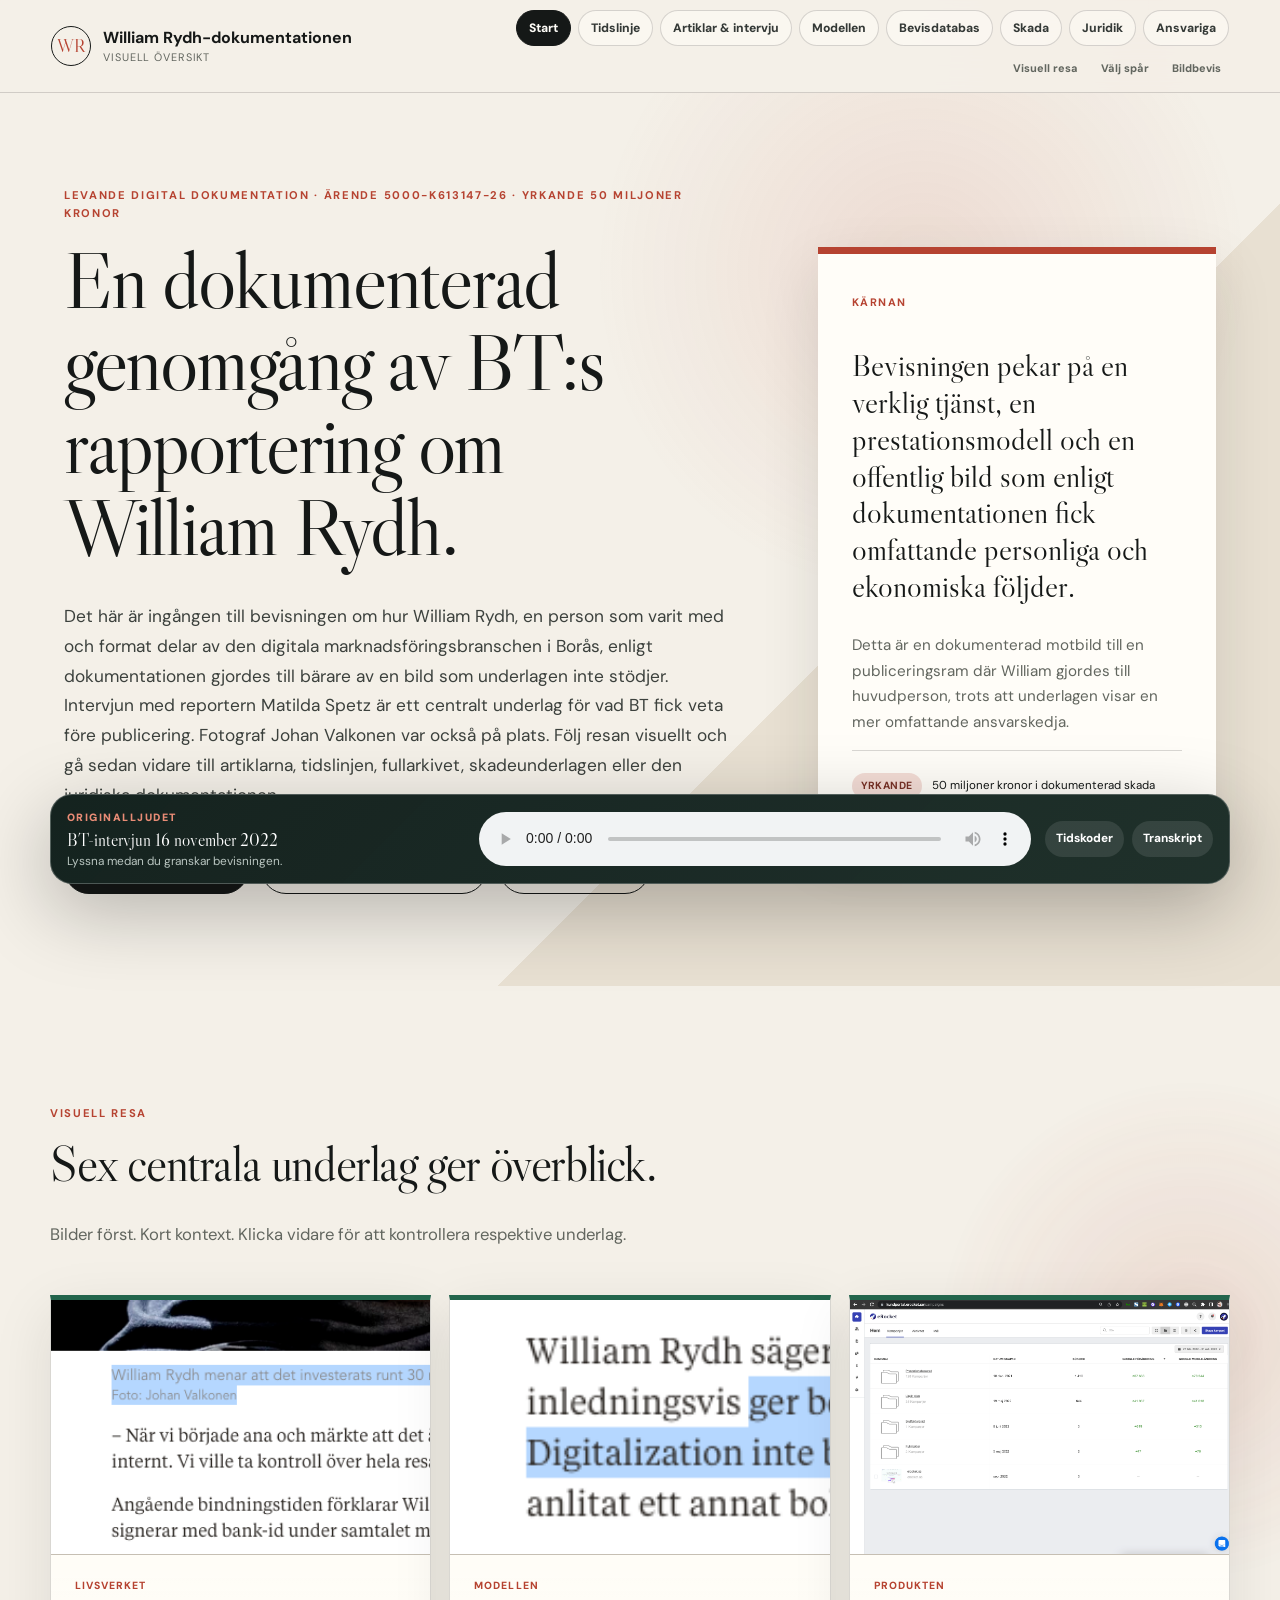
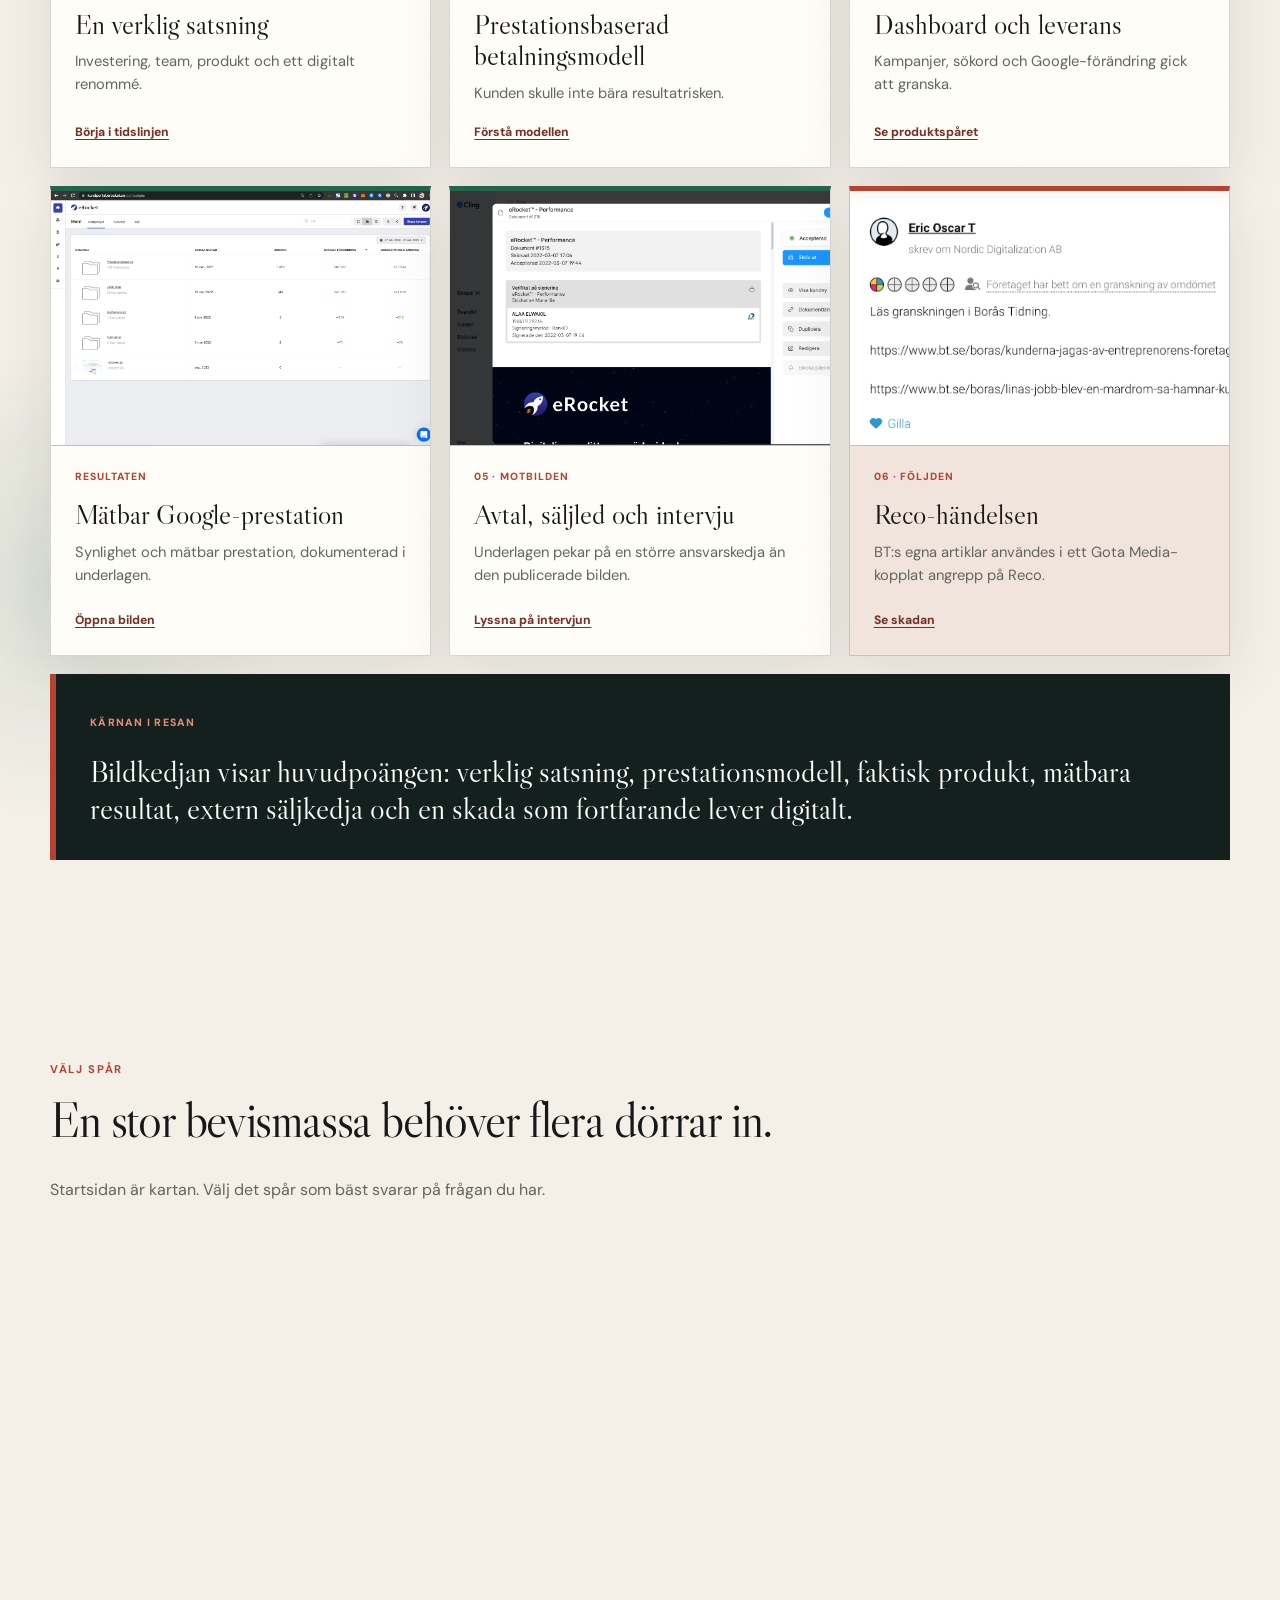
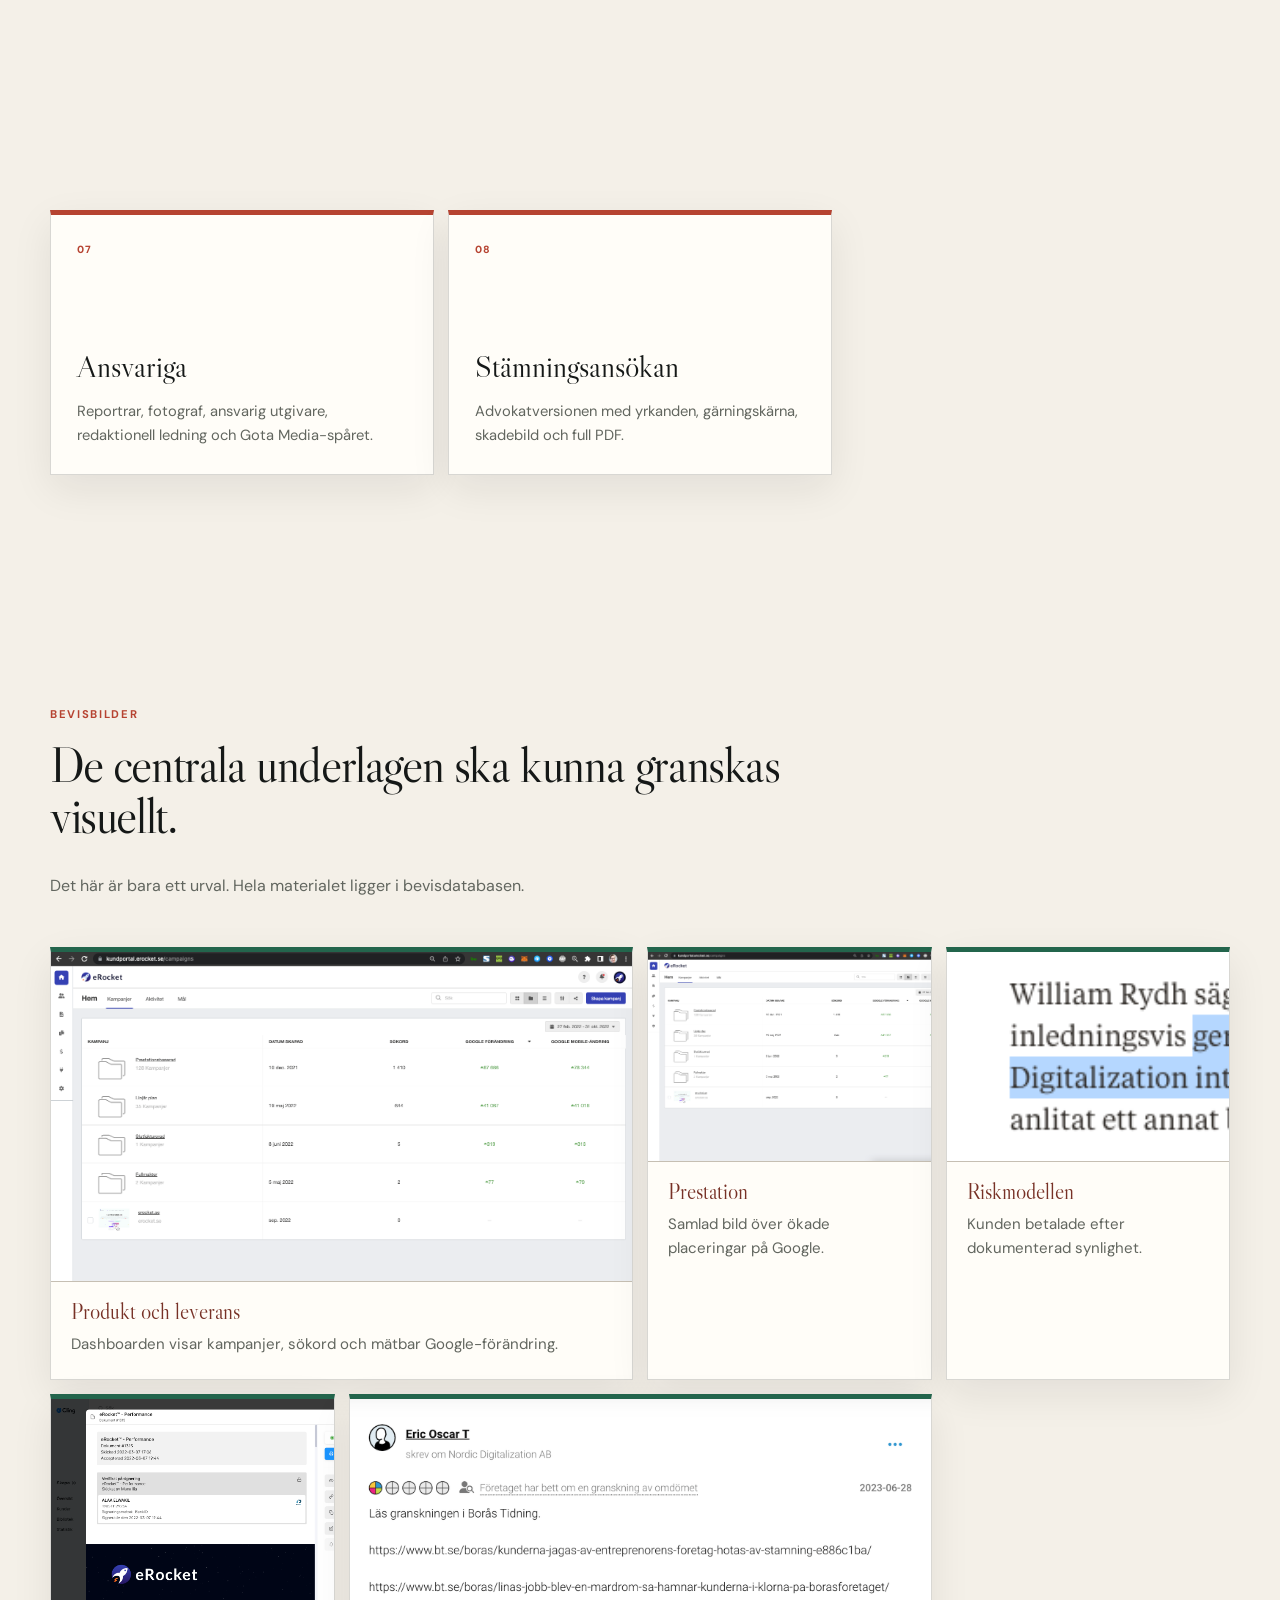
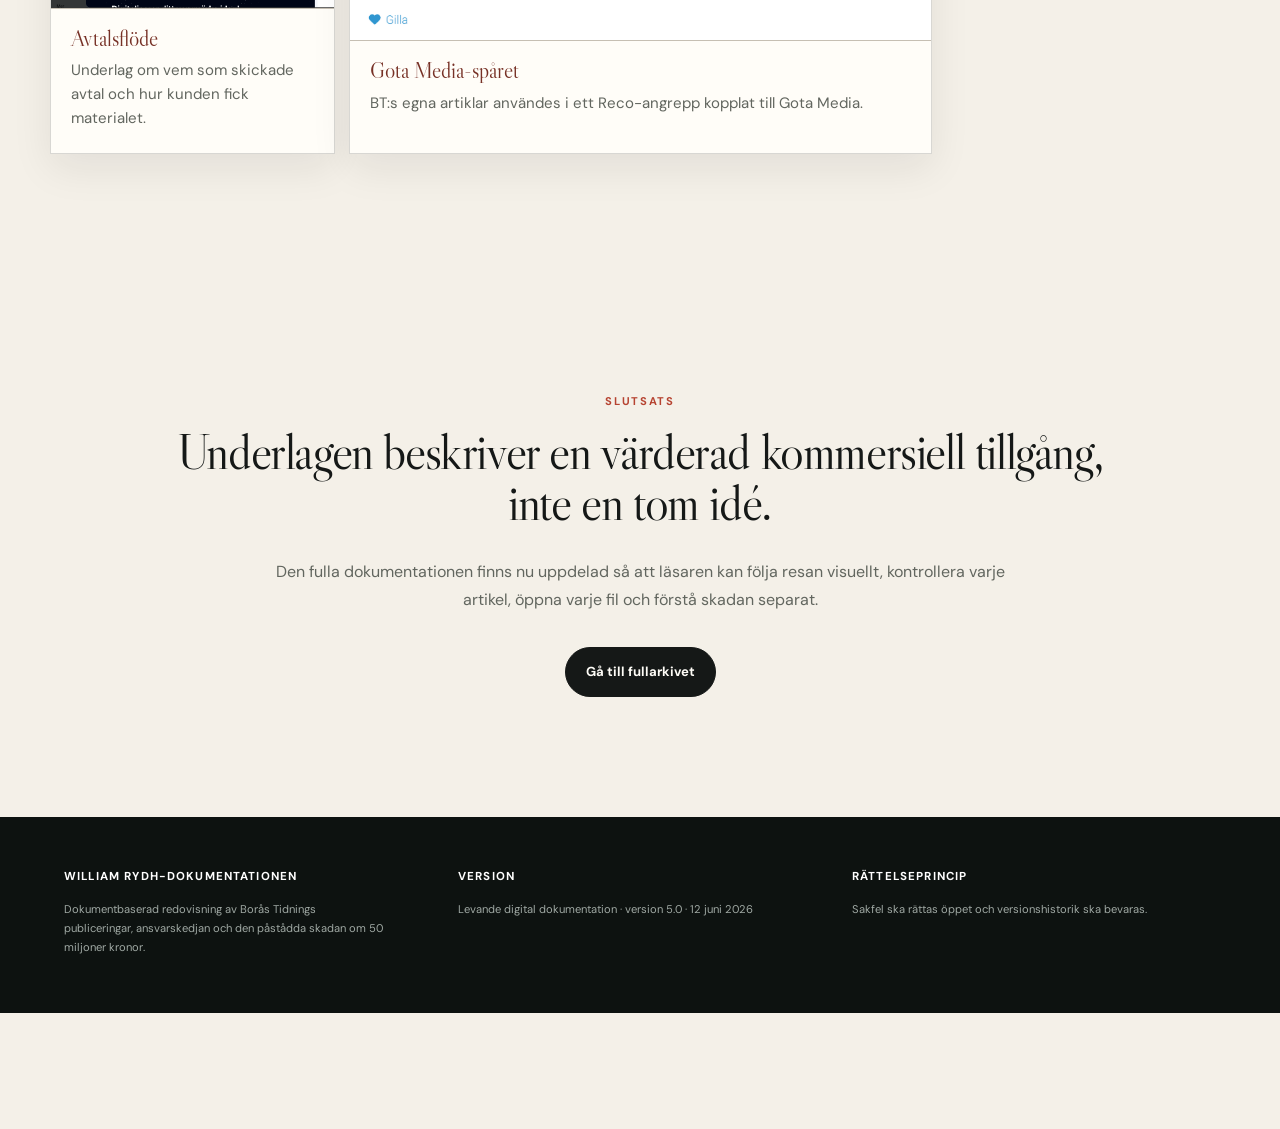
==== commit db91e33a: "Publicera stamningsansokan" ====
--- a/index.html
+++ b/index.html
@@ -15,7 +15,7 @@
   <link rel="preconnect" href="https://fonts.googleapis.com">
   <link rel="preconnect" href="https://fonts.gstatic.com" crossorigin>
   <link href="https://fonts.googleapis.com/css2?family=DM+Sans:wght@400;500;600;700&family=Libre+Caslon+Display&display=swap" rel="stylesheet">
-  <link rel="stylesheet" href="styles.css?v=responsibility2">
+  <link rel="stylesheet" href="styles.css?v=stamning1">
   <script type="application/ld+json">
   {
     "@context": "https://schema.org",
@@ -26,7 +26,7 @@
     "inLanguage": "sv-SE"
   }
   </script>
-  <script src="app.js?v=responsibility2" defer></script>
+  <script src="app.js?v=stamning1" defer></script>
 </head>
 <body>
   <div class="ambient-layer" aria-hidden="true">
@@ -191,6 +191,11 @@
           <h3>Ansvariga</h3>
           <p>Reportrar, fotograf, ansvarig utgivare, redaktionell ledning och Gota Media-spåret.</p>
         </a>
+        <a class="route-card reveal" href="stamningsansokan.html">
+          <span>08</span>
+          <h3>Stämningsansökan</h3>
+          <p>Advokatversionen med yrkanden, gärningskärna, skadebild och full PDF.</p>
+        </a>
       </div>
     </section>
 
--- a/styles.css
+++ b/styles.css
@@ -788,6 +788,55 @@
 .source-grid a:hover { border-color: var(--red); transform: translateY(-2px); }
 .source-grid strong { font: 1.35rem/1.16 var(--serif); color: var(--red-dark); }
 .source-grid span { margin-top: auto; color: var(--muted); font-size: .74rem; }
+.legal-hero .hero-actions { margin-top: 30px; }
+.claim-status {
+  display: grid; grid-template-columns: .72fr 1.28fr; gap: 32px; align-items: end;
+  margin-top: -36px; padding: 30px; background: var(--night); color: white; box-shadow: var(--shadow);
+  border-left: 6px solid var(--red);
+}
+.claim-status h2 { margin-bottom: 0; font-size: clamp(2.2rem, 3.4vw, 4rem); }
+.claim-status p { margin: 0 0 14px; color: #d7dfdc; font-size: .98rem; line-height: 1.72; }
+.claim-status p:last-child { margin-bottom: 0; }
+.claim-status .archive-link { background: white; color: var(--night); }
+.lawsuit-section { padding-block: 118px; border-top: 1px solid var(--line); }
+.lawsuit-section.dark { background: var(--night); color: white; }
+.lawsuit-section.dark .section-heading p:not(.eyebrow) { color: #b9c3be; }
+.lawsuit-grid {
+  display: grid; grid-template-columns: repeat(4, 1fr); gap: 14px; margin-top: 45px;
+}
+.lawsuit-card {
+  min-height: 285px; display: flex; flex-direction: column; padding: 24px;
+  background: var(--white); border: 1px solid var(--line); border-top: 5px solid var(--red);
+}
+.lawsuit-card h3 { margin: 42px 0 14px; font: 1.65rem/1.12 var(--serif); }
+.lawsuit-card p { margin-top: auto; color: var(--muted); font-size: .82rem; line-height: 1.62; }
+.lawsuit-thesis {
+  display: grid; grid-template-columns: .95fr 1.05fr; gap: 32px; align-items: stretch; margin-top: 45px;
+}
+.lawsuit-thesis blockquote {
+  display: flex; align-items: end; margin: 0; padding: 30px;
+  background: rgba(255,253,248,.08); border-left: 6px solid var(--red);
+  color: white; font: clamp(2rem, 3.4vw, 4rem)/1.05 var(--serif);
+}
+.lawsuit-thesis div { padding: 30px; background: rgba(255,253,248,.06); border: 1px solid rgba(255,255,255,.1); }
+.lawsuit-thesis h3 { margin-top: 0; font: 2rem/1.1 var(--serif); }
+.lawsuit-thesis p { color: #c6d0cb; line-height: 1.72; }
+.lawsuit-sources { grid-template-columns: repeat(3, 1fr); }
+.document-panel {
+  margin-top: 45px; overflow: hidden; background: var(--white); border: 1px solid var(--line);
+  box-shadow: 0 18px 45px rgba(26, 29, 25, .08);
+}
+.document-toolbar {
+  display: flex; gap: 16px; align-items: center; justify-content: space-between;
+  padding: 18px; border-bottom: 1px solid var(--line); background: #f5f0e8;
+}
+.document-toolbar strong {
+  overflow-wrap: anywhere; color: var(--ink); font-size: .78rem; letter-spacing: .03em;
+}
+.document-toolbar div { display: flex; flex-wrap: wrap; gap: 8px; justify-content: flex-end; }
+.document-panel iframe {
+  display: block; width: 100%; height: min(78vh, 920px); min-height: 680px; border: 0; background: #2f332f;
+}
 .responsibility-note {
   display: grid; grid-template-columns: .72fr 1.28fr; gap: 32px; align-items: end;
   margin-top: -36px; padding: 30px; background: var(--night); color: white; box-shadow: var(--shadow);
@@ -1001,8 +1050,9 @@
   .intro-grid .section-heading { position: static; }
   .quote-comparison { grid-template-columns: 1fr; gap: 16px; }
   .versus { transform: rotate(90deg); }
-  .model-grid, .economy-grid, .evidence-grid, .conclusion-grid, .motive-grid, .risk-comparison, .arc-track, .invitation-grid, .journey-map, .route-grid, .archive-grid, .full-archive-grid, .integrity-grid, .timecode-grid, .bt-archive-grid, .article-map-list, .source-grid, .visual-proof-grid, .responsibility-grid, .responsibility-grid.two, .responsibility-claims { grid-template-columns: 1fr 1fr; }
+  .model-grid, .economy-grid, .evidence-grid, .conclusion-grid, .motive-grid, .risk-comparison, .arc-track, .invitation-grid, .journey-map, .route-grid, .archive-grid, .full-archive-grid, .integrity-grid, .timecode-grid, .bt-archive-grid, .article-map-list, .source-grid, .visual-proof-grid, .responsibility-grid, .responsibility-grid.two, .responsibility-claims, .lawsuit-grid, .lawsuit-sources { grid-template-columns: 1fr 1fr; }
   .responsibility-matrix, .matrix-person { grid-template-columns: 1fr; }
+  .claim-status, .lawsuit-thesis { grid-template-columns: 1fr; }
   .chain { grid-template-columns: 1fr; }
   .chain i { transform: rotate(90deg); text-align: center; }
   .knowledge-grid { grid-template-columns: 1fr 1fr; }
@@ -1123,7 +1173,7 @@
   .numbers { grid-template-columns: 1fr 1fr; margin-top: 45px; }
   .numbers article { padding: 25px 14px; }
   .numbers strong { font-size: 2.7rem; }
-  .intro-grid, #performance-model, #external-sales, .economy-section, .conclusions, .quote-section, .prior-section, .timeline-section, .method-section, .matrix-section, .final-question, .product-section, .evidence-mass, .why-section, .risk-model-section, .core-case-section, .invitation-section, .story-journey, .route-section, .integrity-section, .bt-archive-section, .visual-proof, .responsibility-section { padding-block: 85px; }
+  .intro-grid, #performance-model, #external-sales, .economy-section, .conclusions, .quote-section, .prior-section, .timeline-section, .method-section, .matrix-section, .final-question, .product-section, .evidence-mass, .why-section, .risk-model-section, .core-case-section, .invitation-section, .story-journey, .route-section, .integrity-section, .bt-archive-section, .visual-proof, .responsibility-section, .lawsuit-section { padding-block: 85px; }
   .full-archive { padding-block: 48px 85px; }
   .full-archive-controls { padding: 24px; }
   .living-report { margin-top: 0; padding-block: 34px; border-left-width: 0; border-top: 5px solid var(--green); }
@@ -1132,7 +1182,7 @@
   .review-card h3 { font-size: 1.6rem; }
   .quote-panel { min-height: auto; padding: 25px; transform: none !important; }
   .quote-panel blockquote { margin: 35px 0 25px; font-size: 1.8rem; }
-  .model-grid, .economy-grid, .evidence-grid, .conclusion-grid, .knowledge-grid, .principles, .motive-grid, .risk-comparison, .scenario-grid, .editorial-sequence, .arc-track, .invitation-grid, .journey-map, .route-grid, .archive-grid, .archive-stats, .full-archive-grid, .integrity-grid, .timecode-grid, .bt-archive-grid, .article-map-list, .source-grid, .visual-proof-grid, .responsibility-note, .responsibility-matrix, .matrix-person, .responsibility-grid, .responsibility-grid.two, .responsibility-claims { grid-template-columns: 1fr; }
+  .model-grid, .economy-grid, .evidence-grid, .conclusion-grid, .knowledge-grid, .principles, .motive-grid, .risk-comparison, .scenario-grid, .editorial-sequence, .arc-track, .invitation-grid, .journey-map, .route-grid, .archive-grid, .archive-stats, .full-archive-grid, .integrity-grid, .timecode-grid, .bt-archive-grid, .article-map-list, .source-grid, .visual-proof-grid, .responsibility-note, .responsibility-matrix, .matrix-person, .responsibility-grid, .responsibility-grid.two, .responsibility-claims, .claim-status, .lawsuit-grid, .lawsuit-thesis, .lawsuit-sources { grid-template-columns: 1fr; }
   .journey-map { gap: 10px; margin-top: 30px; }
   .journey-step {
     min-height: 0; display: grid; grid-template-columns: 104px 1fr; grid-template-rows: auto auto auto;
@@ -1153,6 +1203,14 @@
   .route-card h3 { margin: 28px 0 10px; font-size: 1.55rem; }
   .responsibility-note { margin-top: 0; padding: 24px; }
   .responsibility-note h2 { font-size: clamp(2rem, 9vw, 3.25rem); }
+  .claim-status { margin-top: 0; padding: 24px; }
+  .claim-status h2 { font-size: clamp(2rem, 9vw, 3.25rem); }
+  .lawsuit-card { min-height: 0; padding: 20px; }
+  .lawsuit-card h3 { margin-top: 32px; font-size: 1.45rem; }
+  .lawsuit-thesis blockquote, .lawsuit-thesis div { padding: 22px; }
+  .document-toolbar { display: grid; justify-items: start; }
+  .document-toolbar div { justify-content: flex-start; }
+  .document-panel iframe { height: 72vh; min-height: 520px; }
   .responsibility-section.compact { padding-top: 70px; }
   .matrix-person { padding: 20px; gap: 18px; }
   .matrix-person h3 { margin-top: 24px; font-size: clamp(1.6rem, 7.5vw, 2.35rem); }
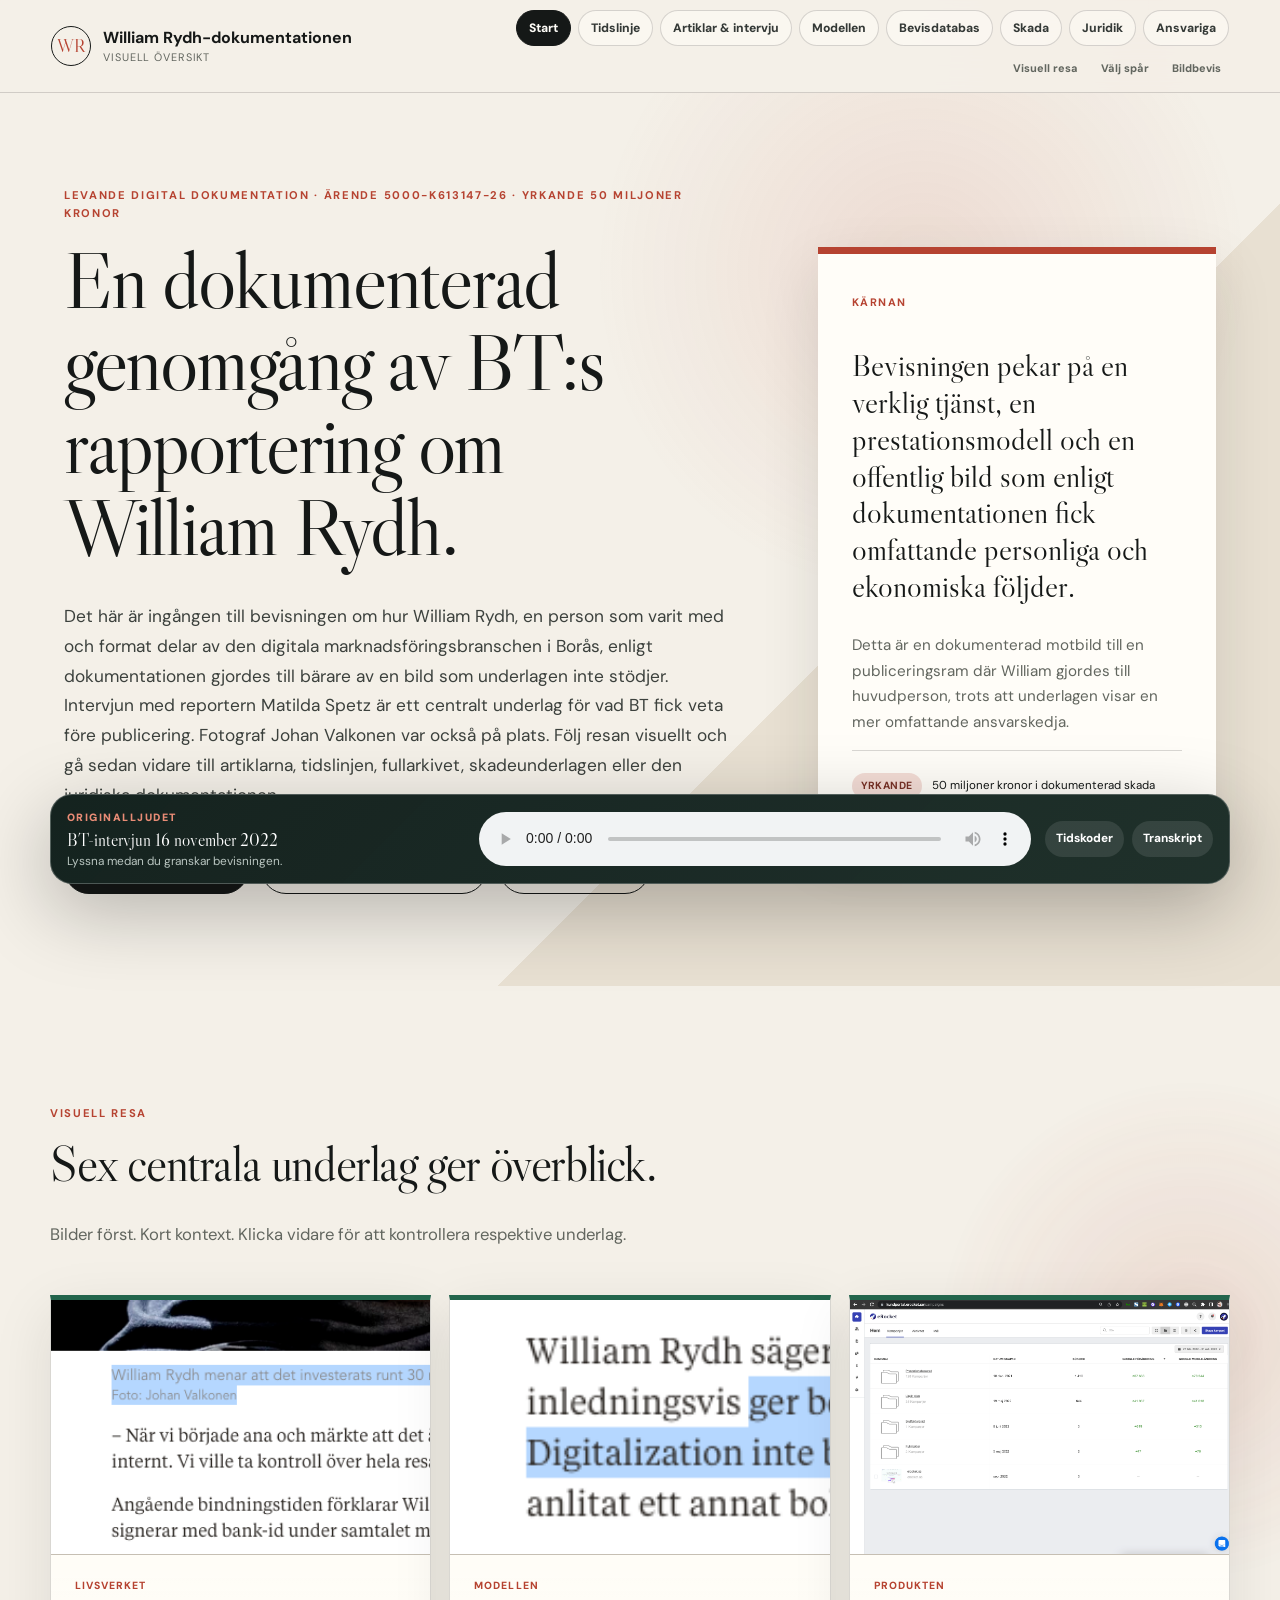
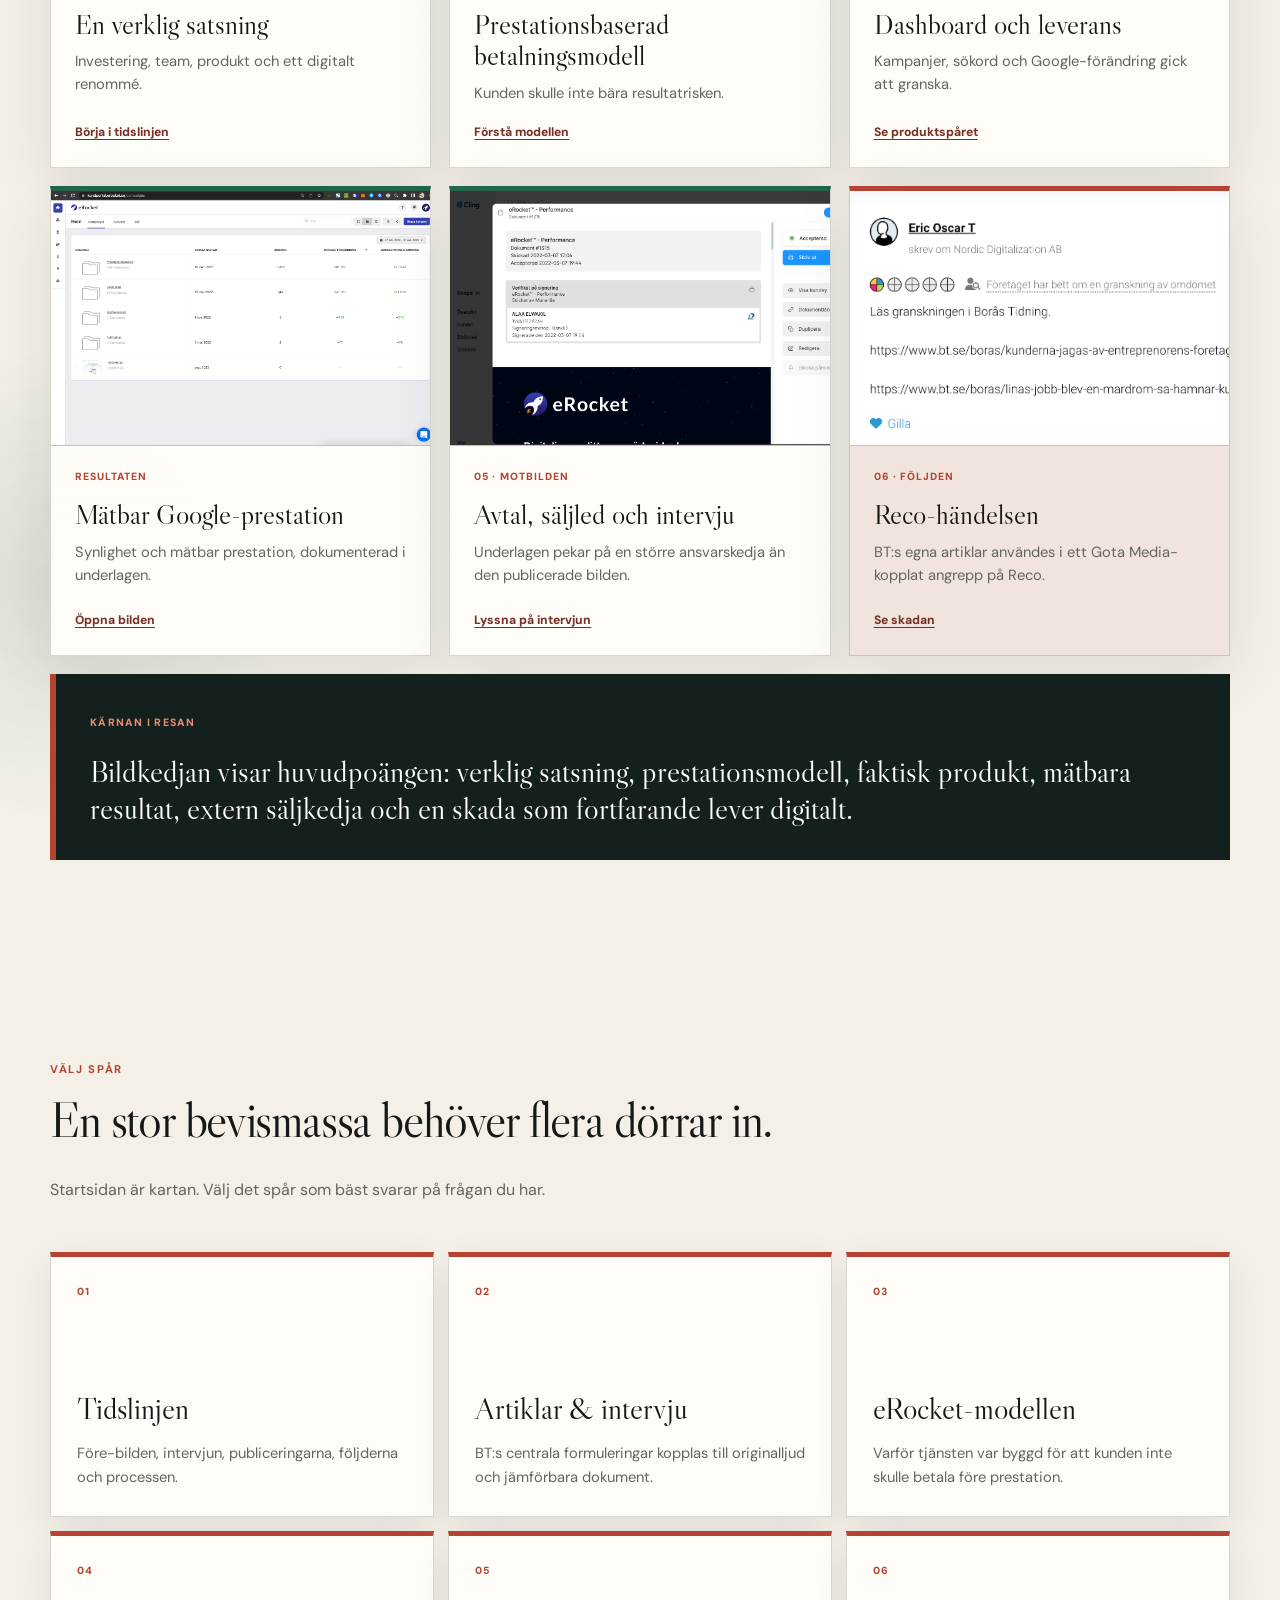
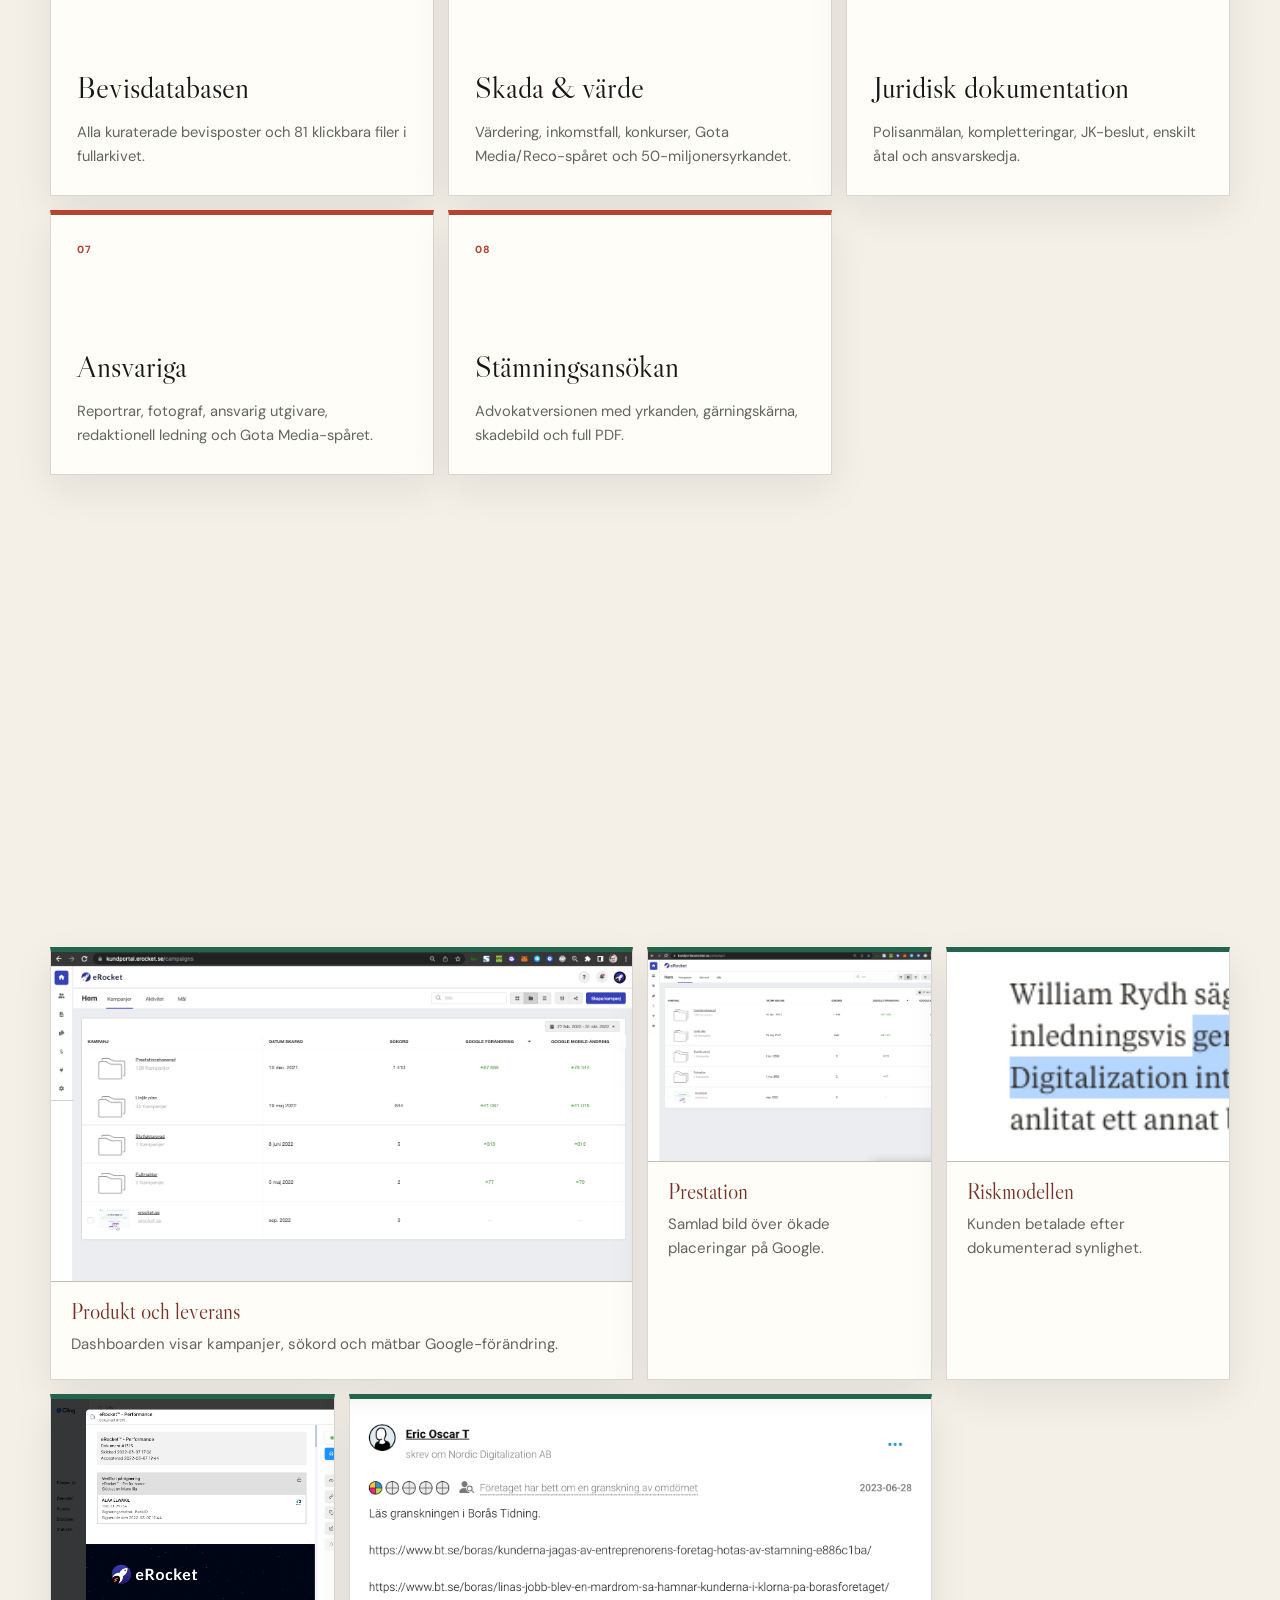
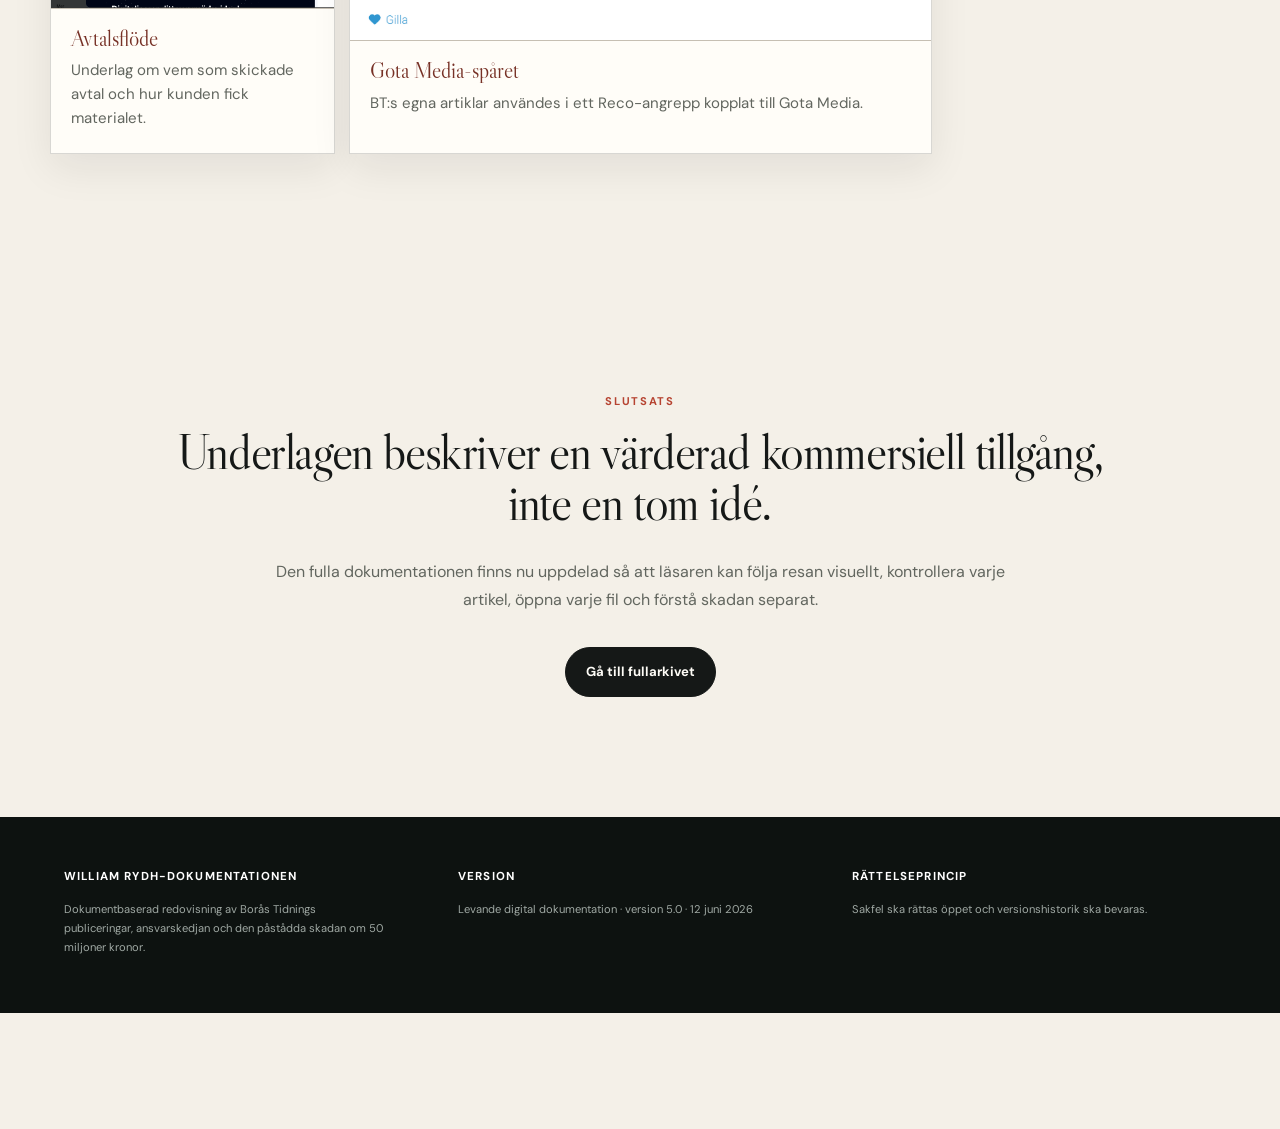
==== commit 777040bb: "Lagg till Gota Media-overlapp i modellen" ====
--- a/index.html
+++ b/index.html
@@ -15,7 +15,7 @@
   <link rel="preconnect" href="https://fonts.googleapis.com">
   <link rel="preconnect" href="https://fonts.gstatic.com" crossorigin>
   <link href="https://fonts.googleapis.com/css2?family=DM+Sans:wght@400;500;600;700&family=Libre+Caslon+Display&display=swap" rel="stylesheet">
-  <link rel="stylesheet" href="styles.css?v=stamning1">
+  <link rel="stylesheet" href="styles.css?v=gotaoverlap1">
   <script type="application/ld+json">
   {
     "@context": "https://schema.org",
@@ -26,7 +26,7 @@
     "inLanguage": "sv-SE"
   }
   </script>
-  <script src="app.js?v=stamning1" defer></script>
+  <script src="app.js?v=gotaoverlap1" defer></script>
 </head>
 <body>
   <div class="ambient-layer" aria-hidden="true">
--- a/styles.css
+++ b/styles.css
@@ -450,6 +450,15 @@
 .risk-card ul { margin: 0; padding-left: 18px; color: #b8c2bd; font-size: .94rem; line-height: 1.58; }
 .risk-card.erocket ul { color: var(--muted); }
 .risk-card li { margin: 12px 0; }
+.risk-overlap {
+  display: grid; grid-template-columns: .85fr 1.15fr; gap: 28px; align-items: end;
+  margin-top: 18px; padding: 30px; background: rgba(255,255,255,.065);
+  border: 1px solid rgba(255,255,255,.18); border-left: 6px solid var(--red);
+}
+.risk-overlap h3 { margin: 14px 0 0; font: clamp(1.9rem, 3vw, 3.4rem)/1.08 var(--serif); }
+.risk-overlap p:not(.eyebrow) { color: #c2ccc7; font-size: .94rem; line-height: 1.7; }
+.risk-overlap .evidence-chain-mini { margin-top: 20px; }
+.risk-overlap .evidence-chain-mini a { background: rgba(255,255,255,.1); color: white; border-color: rgba(255,255,255,.18); }
 .risk-scale { display: grid; grid-template-columns: .9fr 1.1fr; gap: 18px; margin-top: 18px; }
 .risk-share, .value-scenarios { padding: 32px; background: rgba(255,255,255,.06); border: 1px solid rgba(255,255,255,.18); }
 .risk-share h3, .value-scenarios h3 { margin: 18px 0 25px; font: clamp(1.7rem, 2.7vw, 2.7rem)/1.15 var(--serif); }
@@ -919,7 +928,7 @@
   background: var(--white); border: 1px solid var(--line); border-top: 4px solid var(--green);
 }
 .time-jump {
-  align-self: flex-start; padding: 8px 11px; border: 1px solid var(--green); border-radius: 99px;
+  align-self: flex-start; min-height: 44px; padding: 10px 14px; border: 1px solid var(--green); border-radius: 99px;
   background: #e4efe8; color: var(--green); cursor: pointer;
   font-size: .68rem; font-weight: 800; letter-spacing: .08em;
 }
@@ -1045,7 +1054,7 @@
   .numbers { grid-template-columns: 1fr 1fr; }
   .numbers article:nth-child(2) { border-right: 0; }
   .intro-grid, .product-grid, .method-grid { grid-template-columns: 1fr; }
-  .mass-layout, .actor-chain, .reco-proof, .risk-scale, .archive-controls, .full-archive-controls, .browser-file-card, .database-teaser, .audio-card, .rebuttal-card { grid-template-columns: 1fr; }
+  .mass-layout, .actor-chain, .reco-proof, .risk-scale, .risk-overlap, .archive-controls, .full-archive-controls, .browser-file-card, .database-teaser, .audio-card, .rebuttal-card { grid-template-columns: 1fr; }
   .living-report { grid-template-columns: 1fr; }
   .intro-grid .section-heading { position: static; }
   .quote-comparison { grid-template-columns: 1fr; gap: 16px; }
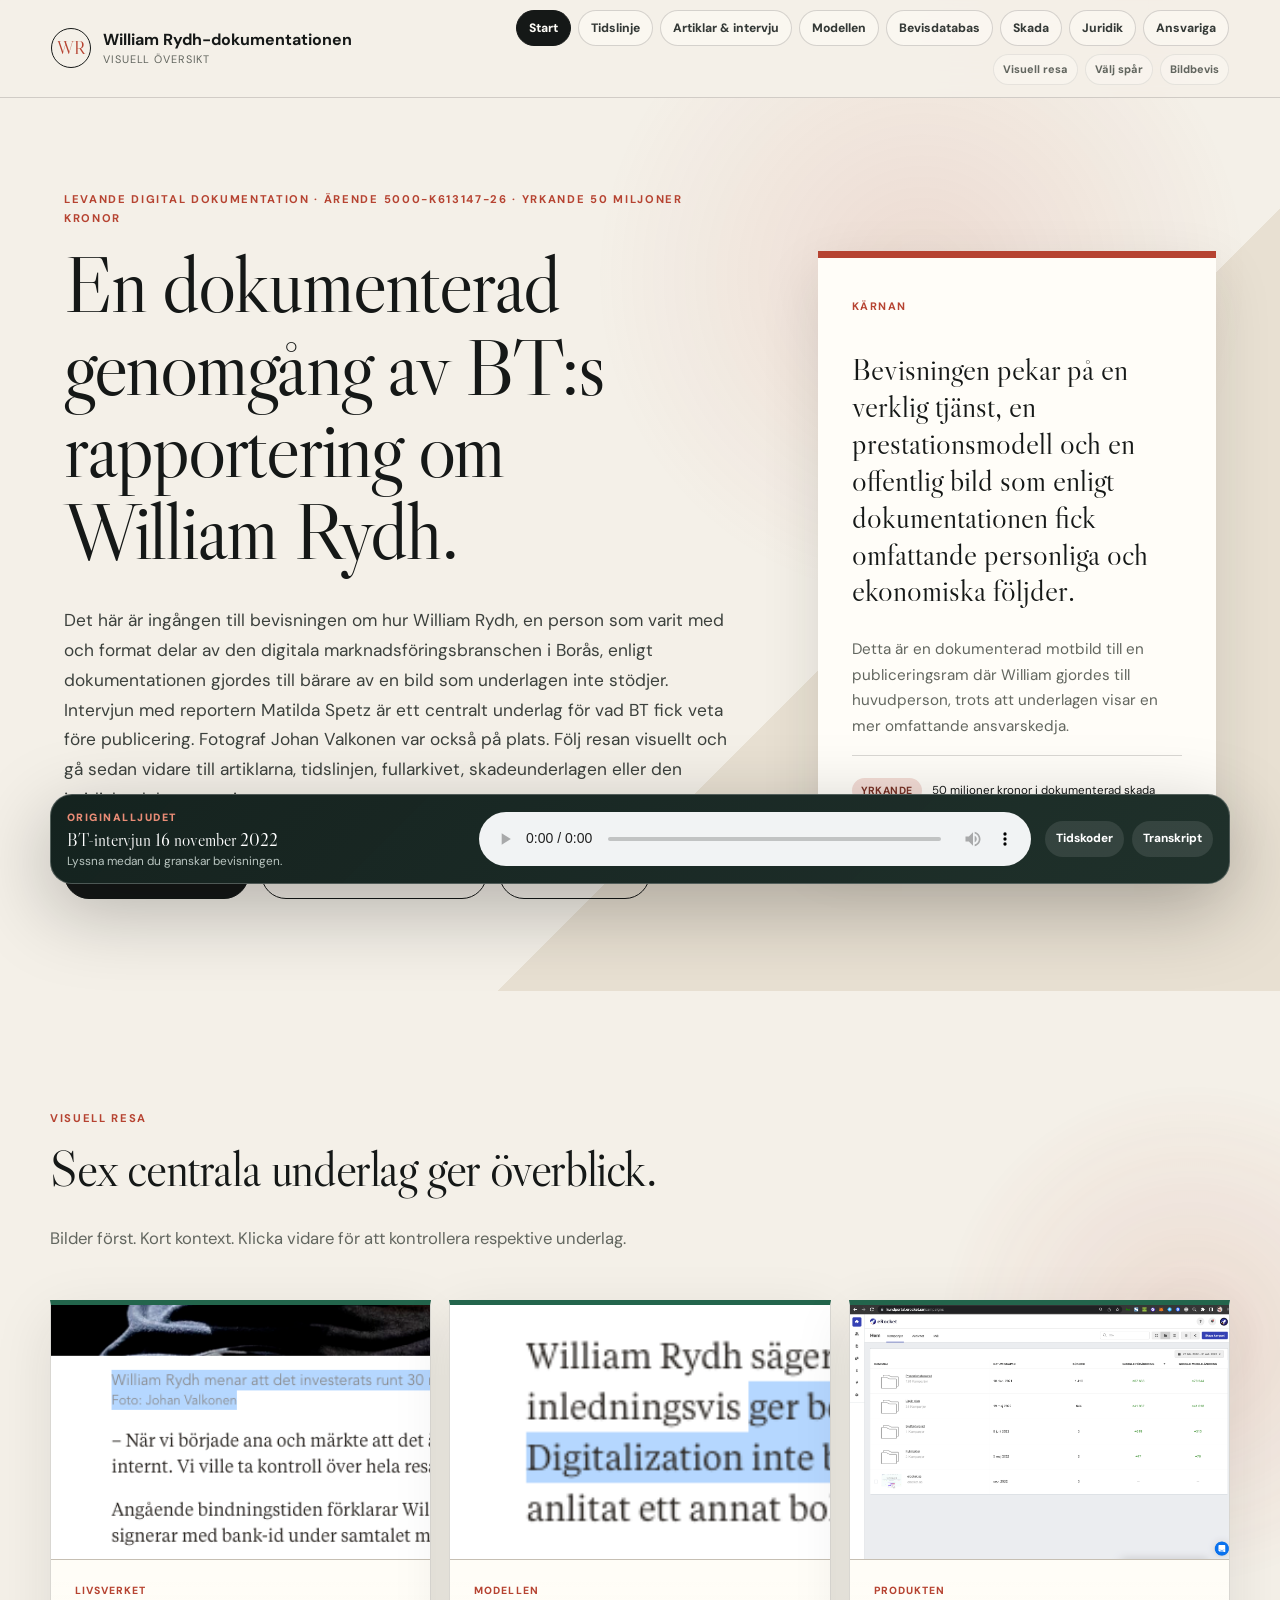
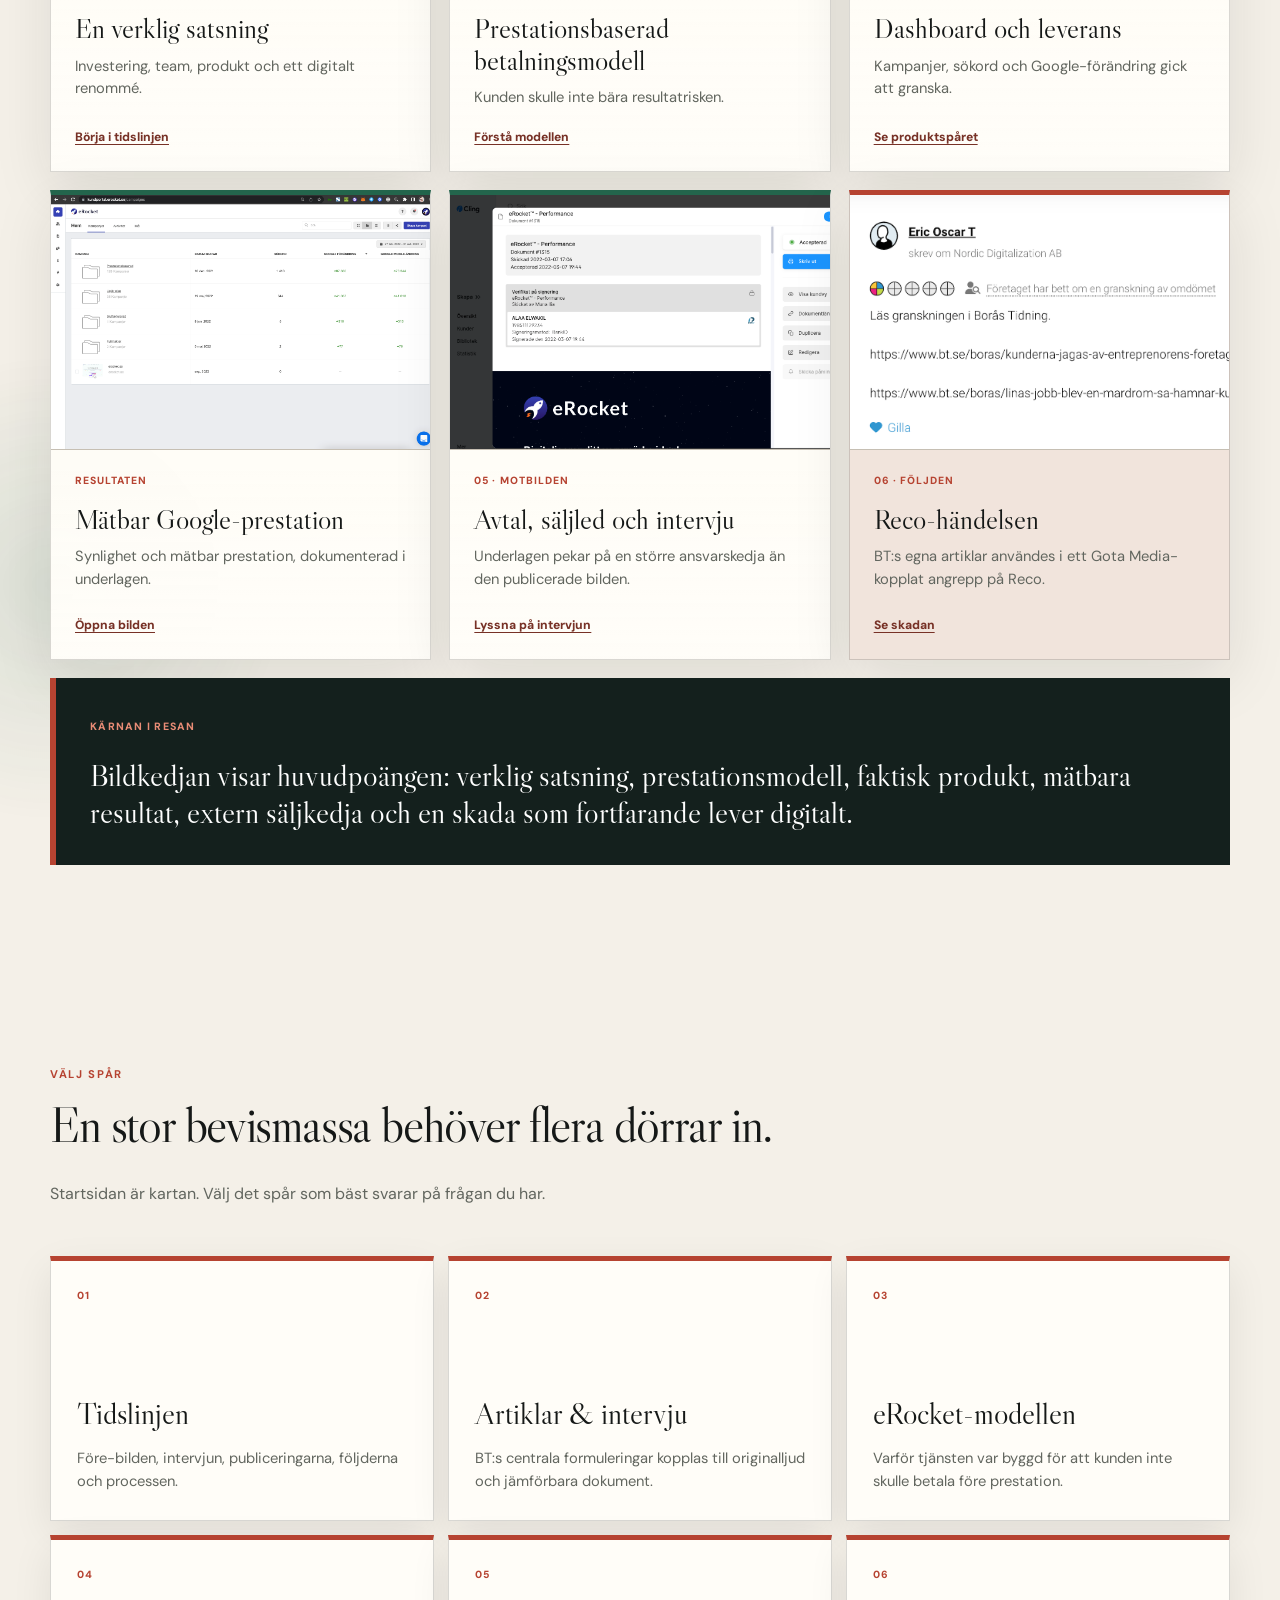
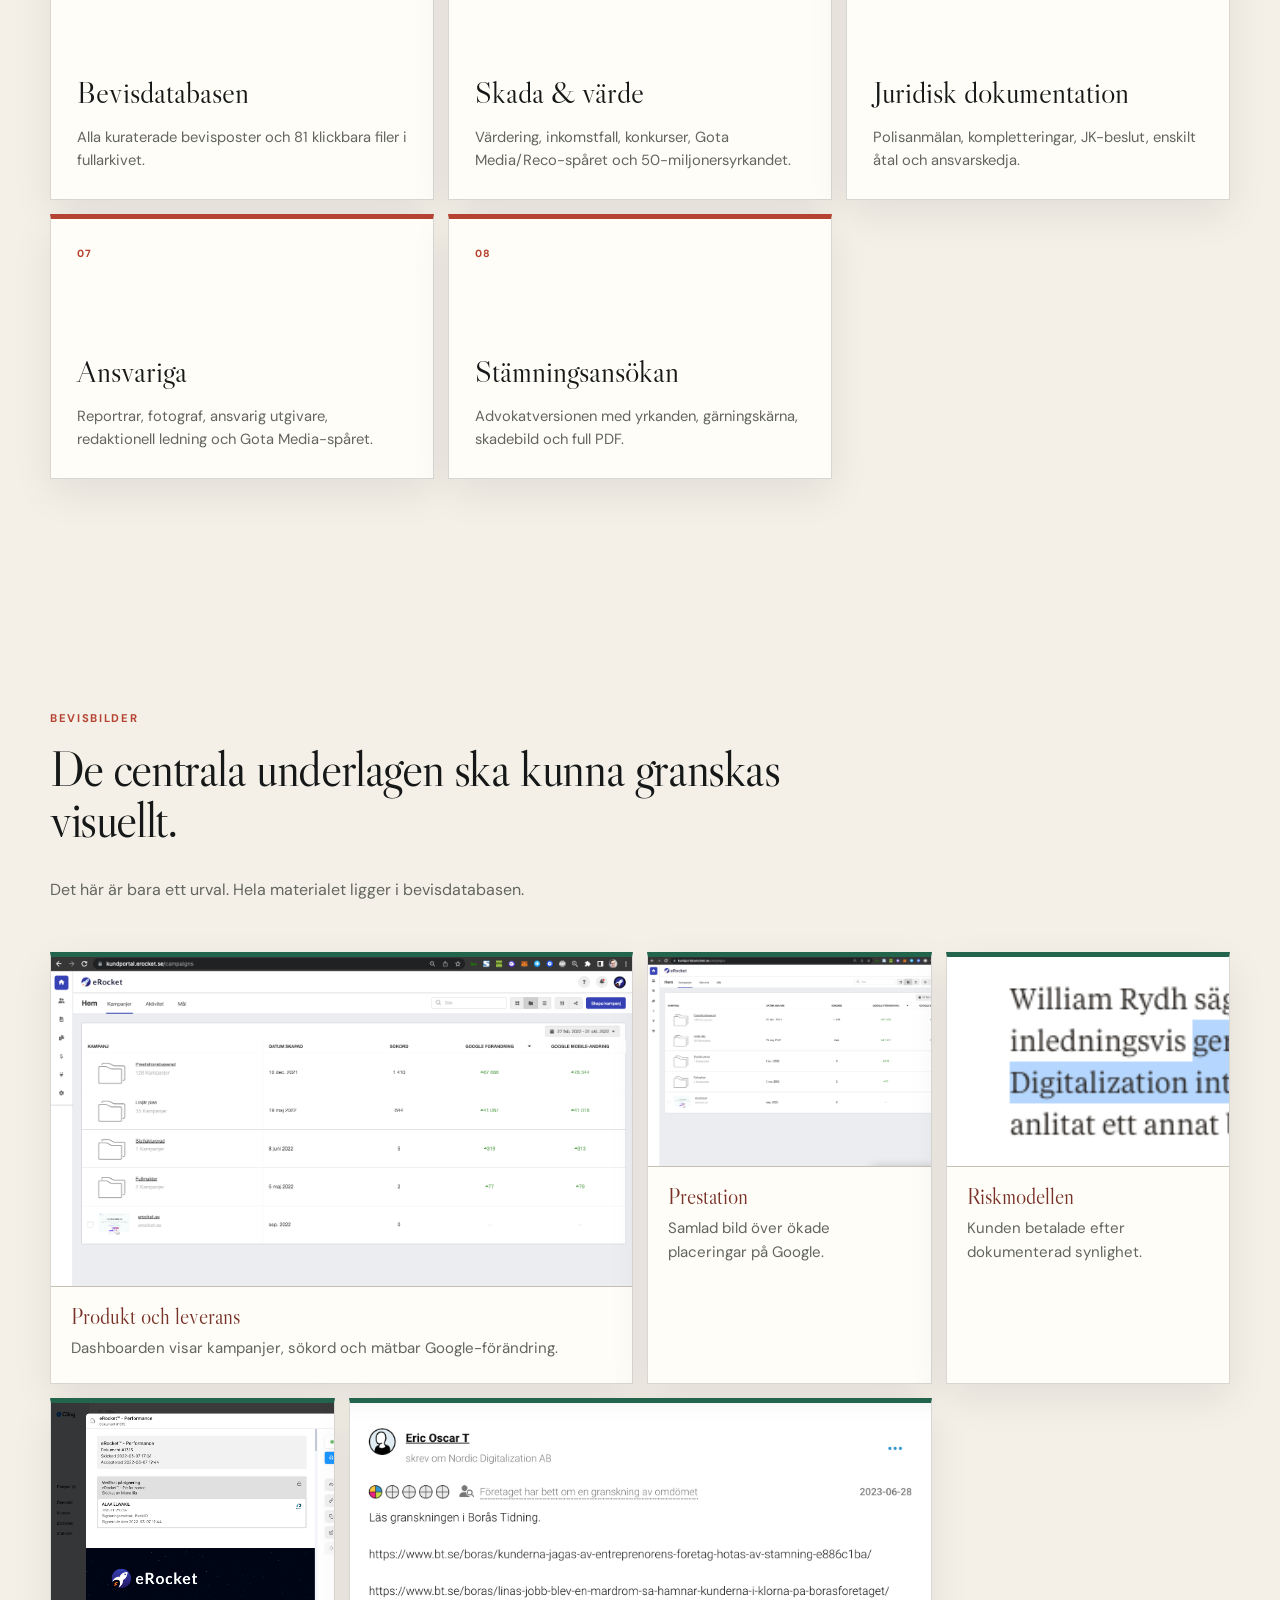
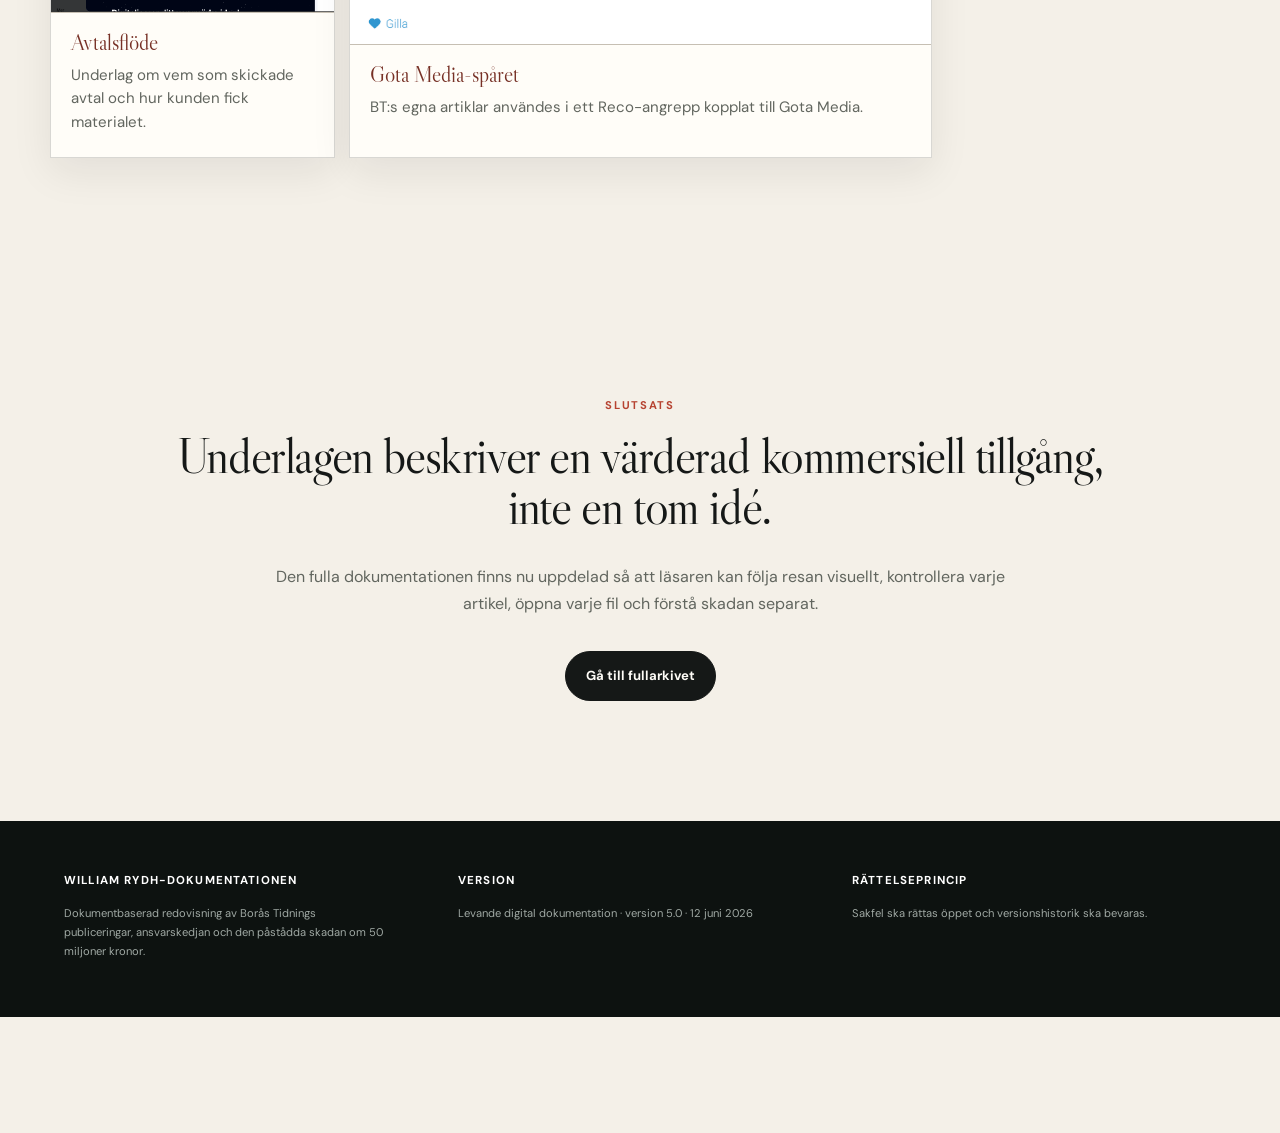
==== commit ae9c7bee: "Forbattra responsiv navigation" ====
--- a/index.html
+++ b/index.html
@@ -15,7 +15,7 @@
   <link rel="preconnect" href="https://fonts.googleapis.com">
   <link rel="preconnect" href="https://fonts.gstatic.com" crossorigin>
   <link href="https://fonts.googleapis.com/css2?family=DM+Sans:wght@400;500;600;700&family=Libre+Caslon+Display&display=swap" rel="stylesheet">
-  <link rel="stylesheet" href="styles.css?v=gotaoverlap1">
+  <link rel="stylesheet" href="styles.css?v=navrhythm1">
   <script type="application/ld+json">
   {
     "@context": "https://schema.org",
@@ -26,7 +26,7 @@
     "inLanguage": "sv-SE"
   }
   </script>
-  <script src="app.js?v=gotaoverlap1" defer></script>
+  <script src="app.js?v=navrhythm1" defer></script>
 </head>
 <body>
   <div class="ambient-layer" aria-hidden="true">
--- a/styles.css
+++ b/styles.css
@@ -94,14 +94,27 @@
 }
 .brand strong, .brand small { display: block; }
 .brand small { margin-top: 4px; color: var(--muted); font-size: .68rem; letter-spacing: .08em; text-transform: uppercase; }
-nav { display: grid; gap: 8px; justify-items: end; align-items: center; }
-.nav-primary, .nav-secondary { display: flex; gap: 7px; align-items: center; justify-content: flex-end; flex-wrap: wrap; }
+nav {
+  display: grid; gap: 8px; justify-items: end; align-items: center;
+  min-width: 0; max-width: min(820px, calc(100vw - 340px));
+}
+.nav-primary, .nav-secondary { display: flex; gap: 7px; align-items: center; justify-content: flex-end; max-width: 100%; min-width: 0; }
+.nav-primary { flex-wrap: wrap; }
+.nav-secondary {
+  flex-wrap: nowrap; overflow-x: auto; padding-bottom: 2px;
+  scrollbar-width: none;
+}
+.nav-secondary::-webkit-scrollbar { display: none; }
 .nav-primary a, .nav-secondary a {
   display: inline-flex; align-items: center; min-height: 34px; padding: 7px 12px;
+  flex: 0 0 auto; white-space: nowrap;
   color: #343936; text-decoration: none; border-radius: 99px; font-size: .76rem; font-weight: 800;
 }
 .nav-primary a { border: 1px solid var(--line); background: rgba(255, 253, 248, .46); }
-.nav-secondary a { min-height: 28px; padding: 4px 8px; color: var(--muted); font-size: .68rem; }
+.nav-secondary a {
+  min-height: 30px; padding: 5px 9px; border: 1px solid rgba(20,32,29,.08);
+  background: rgba(255,253,248,.34); color: var(--muted); font-size: .68rem;
+}
 .nav-primary a:hover, .nav-secondary a:hover { color: var(--red); background: rgba(255, 253, 248, .78); }
 .site-header[data-page="overview"] [data-nav="overview"],
 .site-header[data-page="database"] [data-nav="database"],
@@ -1066,6 +1079,66 @@
   .chain i { transform: rotate(90deg); text-align: center; }
   .knowledge-grid { grid-template-columns: 1fr 1fr; }
   .timeline .featured { margin-inline: 0; }
+}
+
+@media (max-width: 1100px) {
+  html { scroll-padding-top: 78px; }
+  body.nav-open { overflow: hidden; }
+  body.nav-open .sticky-interview-player { display: none; }
+  .site-header { min-height: 66px; align-items: center; }
+  .menu-button { display: block; min-height: 44px; padding-inline: 16px; }
+  .brand { min-width: 0; }
+  .brand strong { font-size: .9rem; }
+  .brand small {
+    display: block; max-width: min(54vw, 230px); margin-top: 3px; overflow: hidden;
+    color: #65716d; font-size: .56rem; letter-spacing: .11em; line-height: 1.15;
+    text-overflow: ellipsis; white-space: nowrap;
+  }
+  nav {
+    display: none; position: fixed; top: 66px; right: 0; bottom: 0; left: 0; z-index: 70;
+    max-width: none; height: calc(100dvh - 66px); gap: 0; padding: 18px 18px 30px;
+    overflow-y: auto; overscroll-behavior: contain;
+    background:
+      radial-gradient(circle at top left, rgba(182,67,49,.13), transparent 34%),
+      linear-gradient(180deg, #f4f0e8, #efe9de);
+    border-bottom: 0; box-shadow: 0 24px 70px rgba(0,0,0,.24);
+  }
+  nav.open { display: block; }
+  nav.open::before {
+    content: "Resan genom bevisningen"; display: block; margin: 0 0 14px;
+    color: var(--red); font-size: .68rem; font-weight: 900; letter-spacing: .15em;
+    text-transform: uppercase;
+  }
+  .nav-primary { display: grid; grid-template-columns: 1fr; gap: 10px; width: 100%; overflow: visible; }
+  .nav-primary a {
+    position: relative; display: flex; align-items: center;
+    width: 100%; min-height: 56px; justify-content: flex-start; padding: 14px 16px;
+    border: 1px solid rgba(20,32,29,.12); border-radius: 16px;
+    background: rgba(255,253,248,.74); color: #28312e; box-shadow: 0 12px 28px rgba(20,32,29,.06);
+  }
+  .site-header[data-page="overview"] [data-nav="overview"],
+  .site-header[data-page="timeline"] [data-nav="timeline"],
+  .site-header[data-page="model"] [data-nav="model"],
+  .site-header[data-page="articles"] [data-nav="articles"],
+  .site-header[data-page="database"] [data-nav="database"],
+  .site-header[data-page="damage"] [data-nav="damage"],
+  .site-header[data-page="legal"] [data-nav="legal"],
+  .site-header[data-page="responsibility"] [data-nav="responsibility"] {
+    background: var(--ink); border-color: var(--ink); color: white; font-weight: 900;
+  }
+  .nav-secondary {
+    display: flex; flex-wrap: wrap; gap: 8px; width: 100%; margin-top: 18px; padding-top: 16px;
+    overflow: visible; border-top: 1px solid rgba(20,32,29,.12);
+  }
+  .nav-secondary::before {
+    content: "På den här sidan"; flex: 0 0 100%; color: #65716d; font-size: .68rem;
+    font-weight: 900; letter-spacing: .14em; text-transform: uppercase;
+  }
+  .nav-primary a, .nav-secondary a { text-decoration: none; }
+  .nav-secondary a {
+    width: auto; min-height: 38px; padding: 8px 11px; border: 1px solid rgba(20,32,29,.12);
+    border-radius: 999px; background: rgba(255,253,248,.62); color: #3f4742; font-size: .74rem;
+  }
 }
 
 @media (max-width: 720px) {
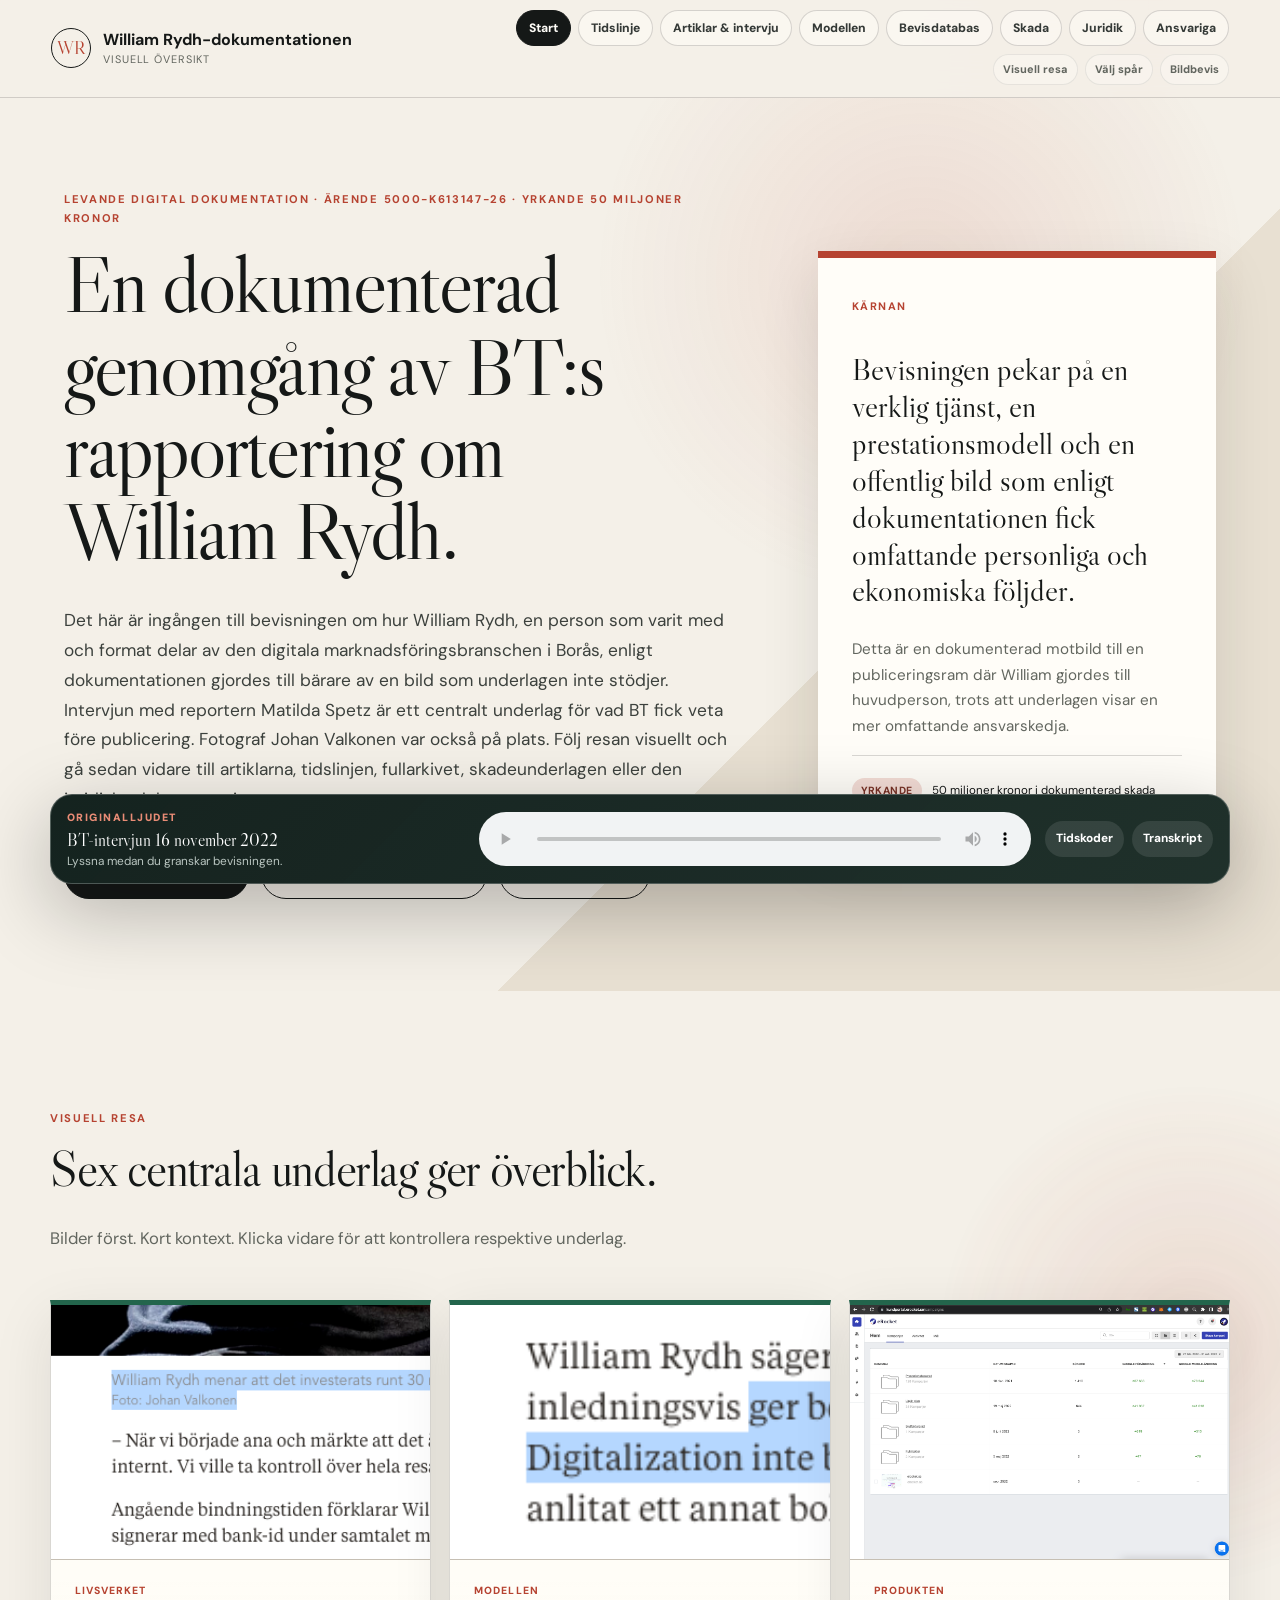
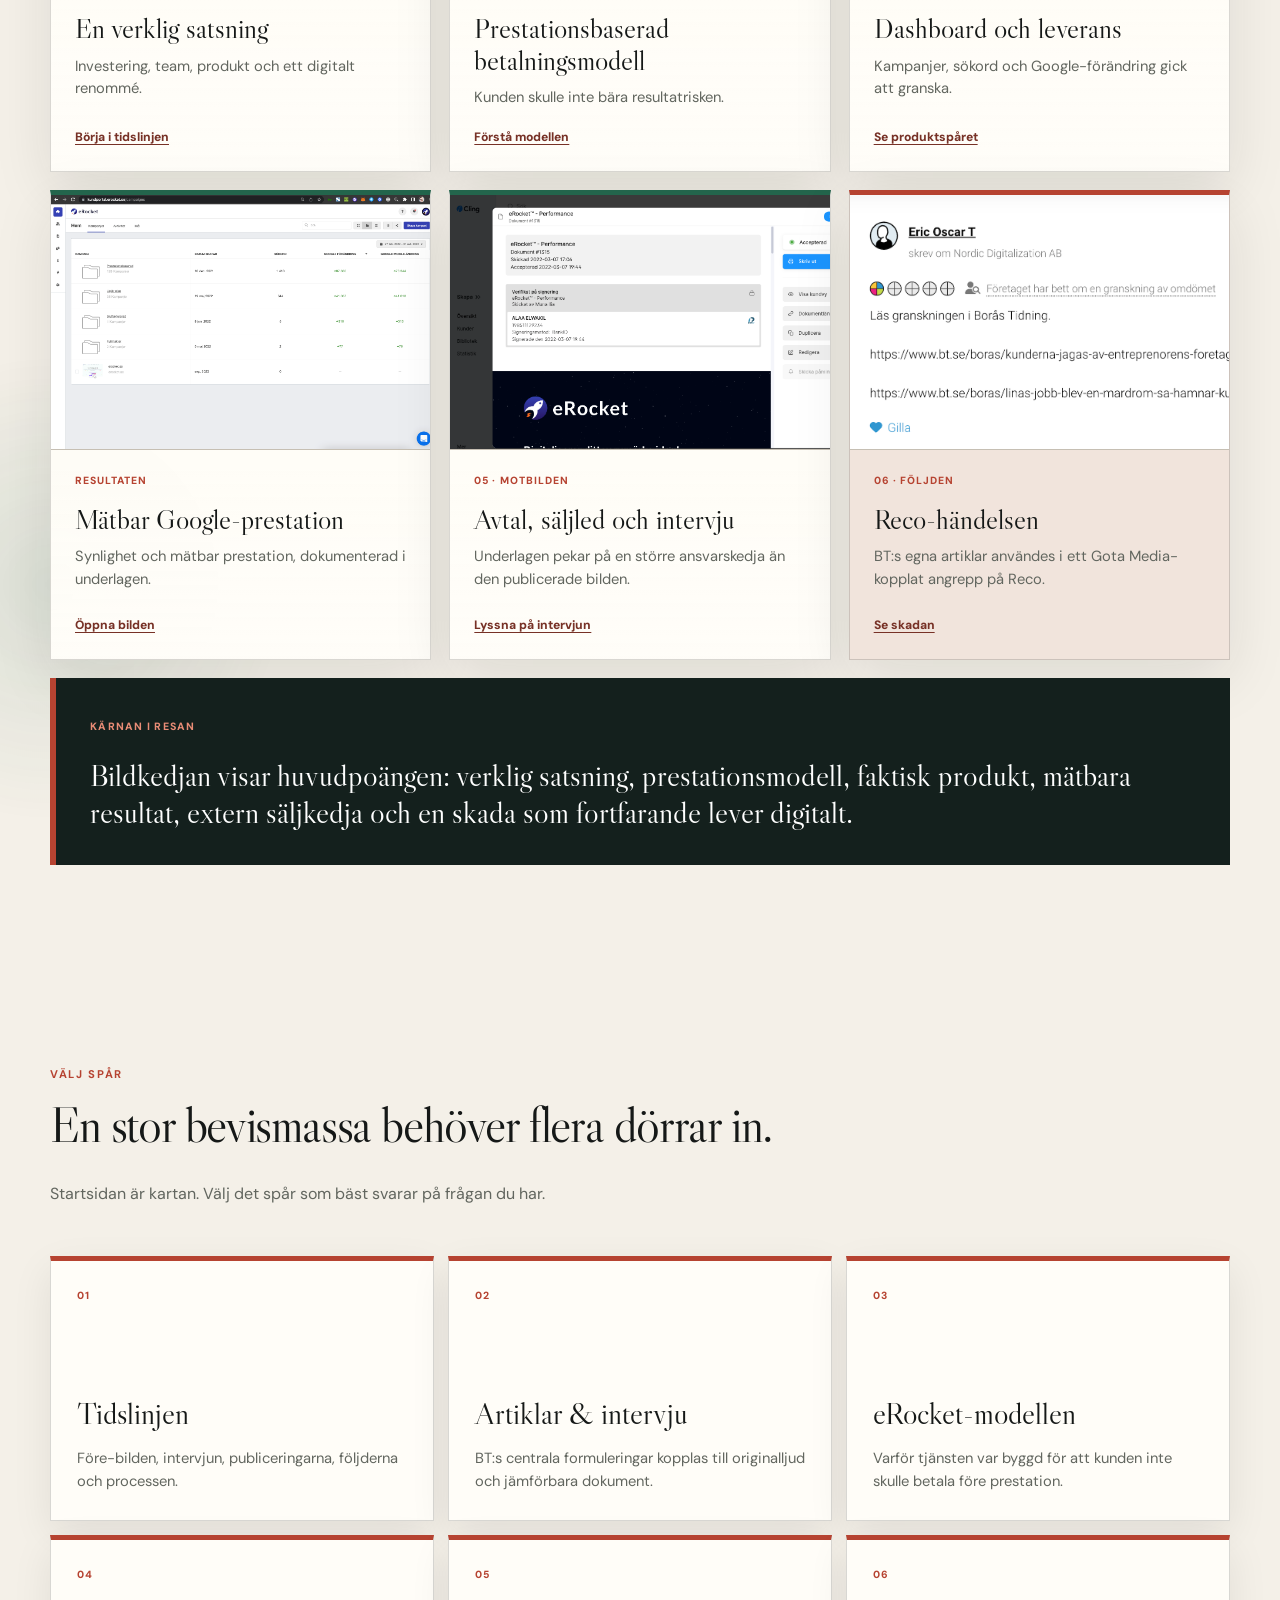
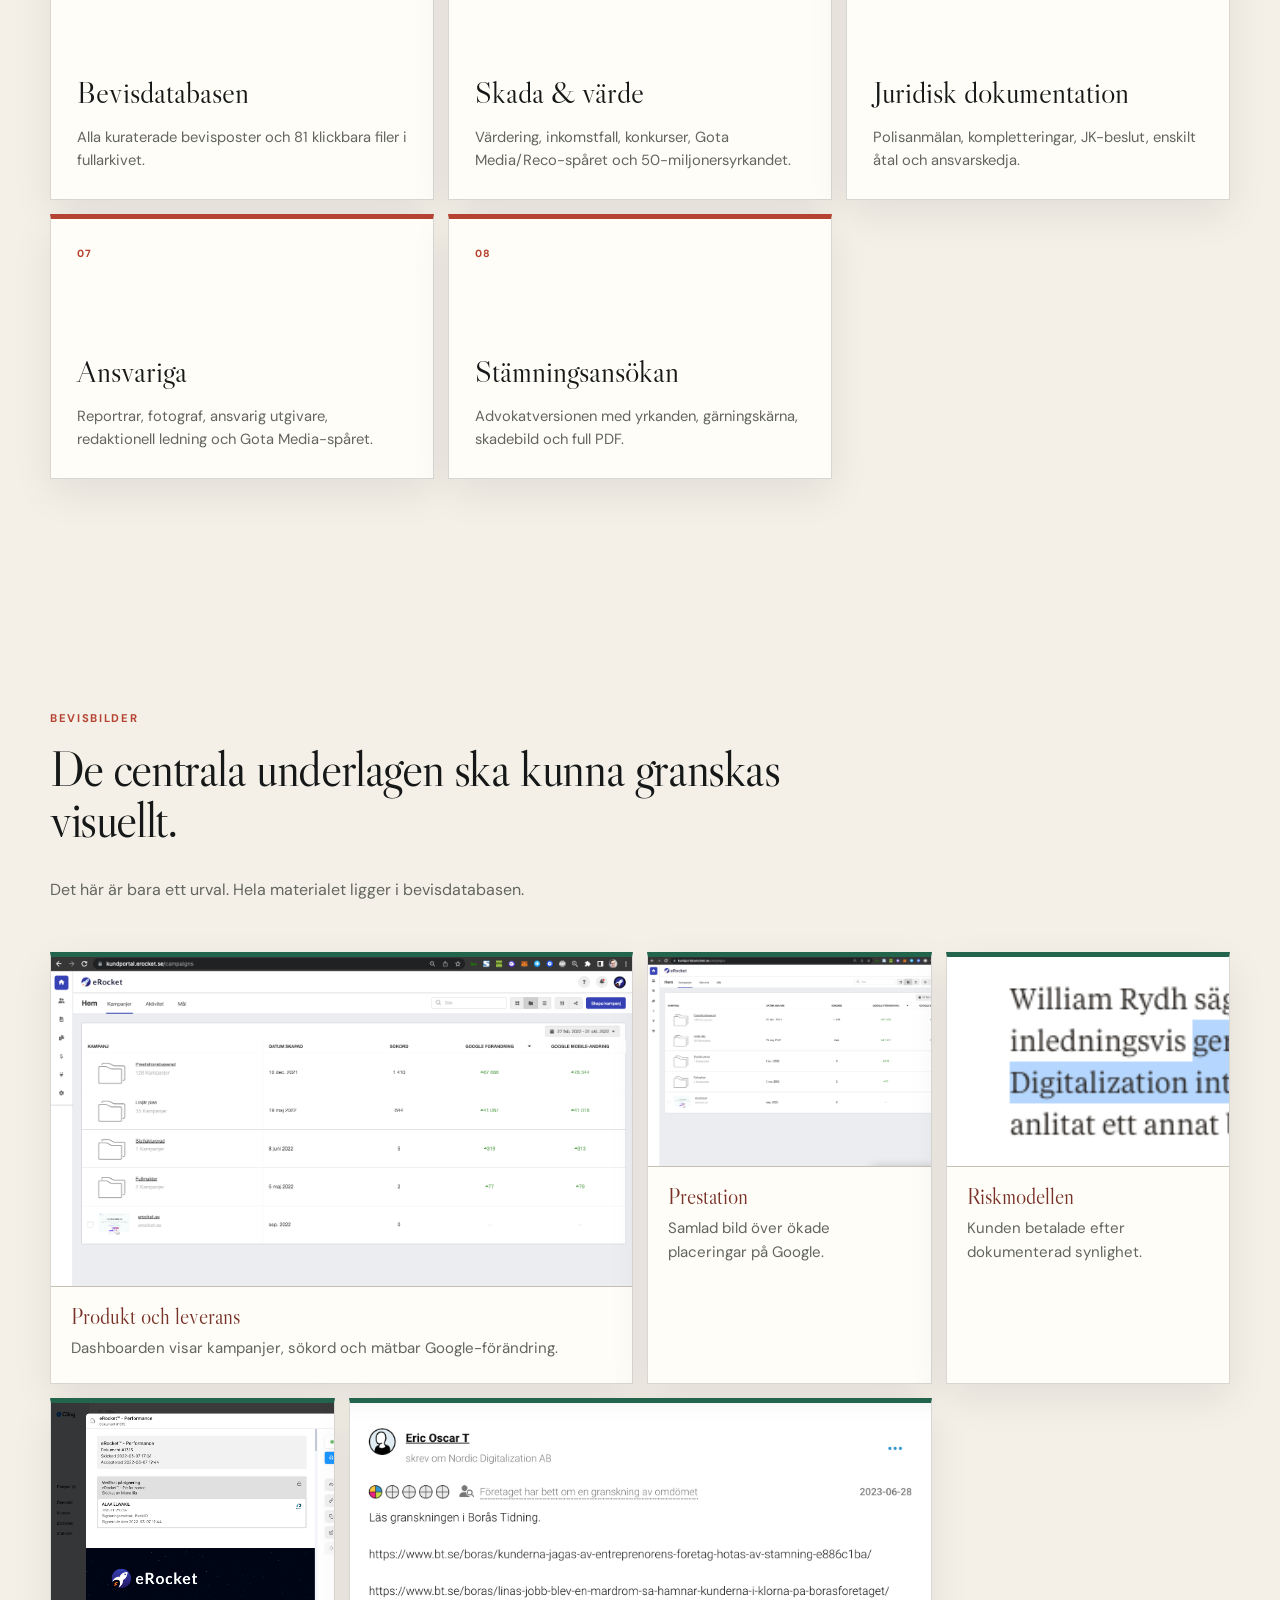
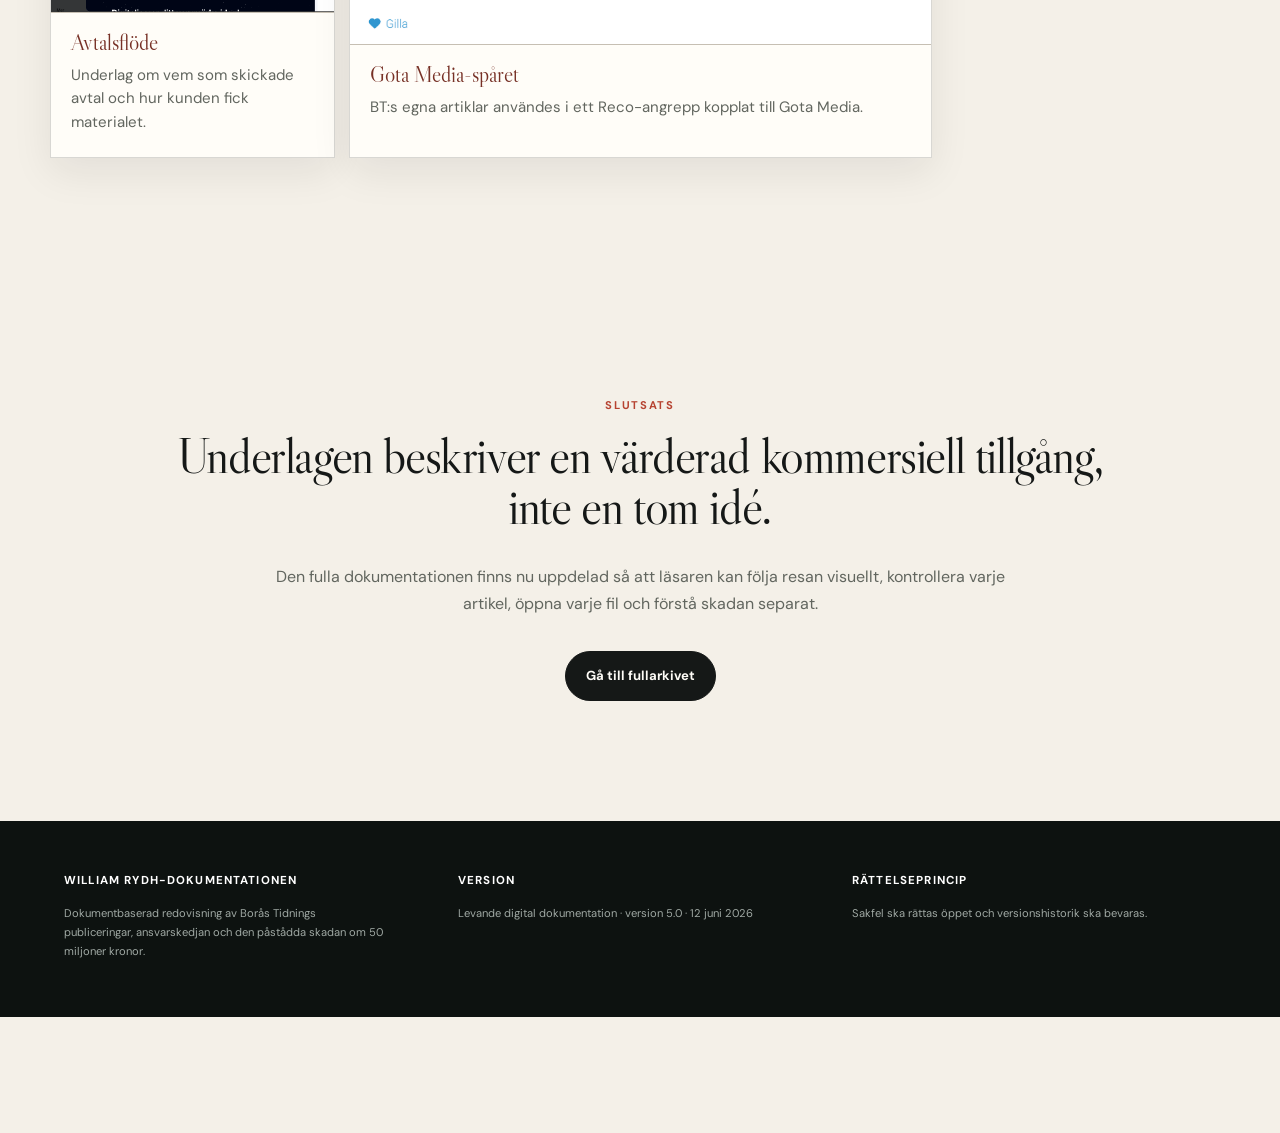
==== commit 1de628c4: "Forbattra bevisdatabasens filvisare" ====
--- a/index.html
+++ b/index.html
@@ -15,7 +15,7 @@
   <link rel="preconnect" href="https://fonts.googleapis.com">
   <link rel="preconnect" href="https://fonts.gstatic.com" crossorigin>
   <link href="https://fonts.googleapis.com/css2?family=DM+Sans:wght@400;500;600;700&family=Libre+Caslon+Display&display=swap" rel="stylesheet">
-  <link rel="stylesheet" href="styles.css?v=navrhythm1">
+  <link rel="stylesheet" href="styles.css?v=archiveview3">
   <script type="application/ld+json">
   {
     "@context": "https://schema.org",
@@ -26,7 +26,7 @@
     "inLanguage": "sv-SE"
   }
   </script>
-  <script src="app.js?v=navrhythm1" defer></script>
+  <script src="app.js?v=archiveview3" defer></script>
 </head>
 <body>
   <div class="ambient-layer" aria-hidden="true">
--- a/styles.css
+++ b/styles.css
@@ -151,6 +151,15 @@
   background: rgba(255,255,255,.1); color: white; font-size: .74rem; font-weight: 800; text-decoration: none;
 }
 .sticky-interview-links a:hover { background: rgba(255,255,255,.18); }
+.archive-page.has-sticky-player { padding-bottom: 92px; }
+.archive-page .sticky-interview-player {
+  left: auto; right: 18px; max-width: 620px;
+  grid-template-columns: minmax(170px, .72fr) minmax(260px, 1fr) auto;
+  padding: 12px 14px; border-radius: 18px;
+}
+.archive-page .sticky-interview-copy strong { font-size: .98rem; }
+.archive-page .sticky-interview-copy small { font-size: .68rem; }
+.archive-page .sticky-interview-links a { min-height: 32px; padding: 7px 10px; font-size: .68rem; }
 
 .section-shell, main[id], main > section[id] { scroll-margin-top: 16px; }
 .section-shell { width: min(1180px, calc(100% - 40px)); margin-inline: auto; }
@@ -319,15 +328,16 @@
 .article-arc { padding-block: 118px 76px; }
 .arc-track { display: grid; grid-template-columns: repeat(3, 1fr); gap: 14px; margin-top: 54px; }
 .arc-card {
-  min-height: 330px; display: flex; flex-direction: column; padding: 26px;
+  min-height: 330px; display: flex; flex-direction: column; padding: 28px;
   background: var(--white); border: 1px solid var(--line); border-top: 6px solid var(--green);
+  box-shadow: 0 18px 45px rgba(26, 29, 25, .07);
 }
 .arc-card.pivot { border-top-color: var(--red); background: #f1dfd8; }
 .arc-card.after { border-top-color: var(--red-dark); }
 .arc-card span { color: var(--muted); font-size: .66rem; font-weight: 700; letter-spacing: .1em; text-transform: uppercase; }
 .arc-card h3 { margin: 46px 0 16px; font: 1.9rem/1.14 var(--serif); }
 .arc-card p { margin-top: auto; color: var(--muted); font-size: .9rem; line-height: 1.64; }
-.arc-verdict { margin-top: 18px; padding: 34px; background: var(--night); color: white; }
+.arc-verdict { margin-top: 18px; padding: clamp(26px, 3vw, 38px); background: var(--night); color: white; box-shadow: var(--shadow); }
 .arc-verdict span { color: #e98c76; font-size: .66rem; font-weight: 700; letter-spacing: .12em; text-transform: uppercase; }
 .arc-verdict p { max-width: 980px; margin: 18px 0 0; font: clamp(1.45rem, 2.4vw, 2.35rem)/1.2 var(--serif); }
 
@@ -580,30 +590,107 @@
 .evidence-card dd { margin: 2px 0 0; color: var(--muted); font-size: .72rem; }
 .evidence-card.hidden { display: none; }
 
-.timeline { margin: 65px 0 0; padding: 0; list-style: none; }
-.timeline li { display: grid; grid-template-columns: 160px 1fr; gap: 35px; padding: 28px 0; border-top: 1px solid rgba(255,255,255,.16); }
-.timeline time { color: #e98c76; font: 1.3rem/1.2 var(--serif); }
-.timeline h3 { margin: 0 0 8px; font: 1.8rem/1.15 var(--serif); }
-.timeline p { max-width: 760px; margin: 0; color: #aeb9b4; font-size: .92rem; line-height: 1.62; }
-.timeline .featured { margin-inline: -24px; padding-inline: 24px; background: rgba(182, 67, 49, .15); border-color: #b55c48; }
+.timeline { position: relative; display: grid; gap: 14px; margin: 65px 0 0; padding: 0; list-style: none; }
+.timeline::before {
+  content: ""; position: absolute; left: 86px; top: 18px; bottom: 18px; width: 2px;
+  background: linear-gradient(to bottom, rgba(233,140,118,.75), rgba(233,140,118,.12));
+}
+.timeline li {
+  position: relative; display: grid; grid-template-columns: 170px minmax(0, 1fr); gap: 32px;
+  padding: 24px 28px 24px 0; border: 1px solid rgba(255,255,255,.13);
+  background: rgba(255,255,255,.035);
+}
+.timeline li::before {
+  content: ""; position: absolute; left: 80px; top: 31px; width: 14px; height: 14px;
+  border-radius: 50%; background: var(--night); border: 3px solid #e98c76; box-shadow: 0 0 0 6px rgba(233,140,118,.12);
+}
+.timeline time {
+  display: inline-flex; justify-self: start; margin-left: 24px; padding: 7px 11px; border-radius: 999px;
+  background: rgba(233,140,118,.11); color: #f1aa98; font: 1.05rem/1.1 var(--serif);
+}
+.timeline h3 { margin: 0 0 10px; font: 1.8rem/1.15 var(--serif); }
+.timeline p { max-width: 810px; margin: 0; color: #aeb9b4; font-size: .92rem; line-height: 1.62; }
+.timeline .featured {
+  background: linear-gradient(135deg, rgba(182, 67, 49, .26), rgba(255,253,248,.055));
+  border-color: rgba(233,140,118,.5); box-shadow: 0 18px 48px rgba(0,0,0,.16);
+}
+.timeline .featured::before { background: var(--red); border-color: white; }
+.timeline-link-row { display: flex; flex-wrap: wrap; gap: 8px; margin-top: 18px; }
+.timeline-link-row a {
+  display: inline-flex; align-items: center; min-height: 34px; padding: 8px 12px; border-radius: 999px;
+  background: rgba(255,253,248,.1); color: #f0cabf; text-decoration: none; font-size: .68rem; font-weight: 800;
+  letter-spacing: .02em; border: 1px solid rgba(255,255,255,.14);
+}
+.timeline-link-row a:hover { background: rgba(255,253,248,.18); color: white; }
 .timeline-compass {
   display: grid; grid-template-columns: repeat(4, 1fr); gap: 10px;
-  margin-top: -38px; position: relative; z-index: 3; padding: 18px;
-  background: rgba(255,253,248,.94); border: 1px solid var(--line); box-shadow: var(--shadow);
+  min-width: 0; max-width: 1180px; height: auto; justify-items: stretch; align-items: stretch;
+  margin-top: -42px; position: sticky; top: 82px; right: auto; bottom: auto; left: auto; z-index: 34; padding: 12px;
+  background: rgba(255,253,248,.9); border: 1px solid rgba(20,32,29,.12);
+  box-shadow: 0 18px 55px rgba(26, 29, 25, .12); backdrop-filter: blur(18px);
 }
 .timeline-compass a {
-  display: grid; gap: 4px; min-height: 92px; padding: 16px;
-  color: inherit; text-decoration: none; border: 1px solid var(--line); background: var(--white);
-}
-.timeline-compass b { color: var(--red); font-size: .68rem; letter-spacing: .1em; }
+  display: grid; grid-template-columns: auto 1fr; gap: 4px 12px; align-items: start;
+  min-height: 92px; padding: 15px;
+  color: inherit; text-decoration: none; border: 1px solid rgba(20,32,29,.1); background: rgba(255,253,248,.82);
+  transition: transform .18s ease, border-color .18s ease, background .18s ease;
+}
+.timeline-compass b { grid-row: span 2; color: var(--red); font-size: .68rem; letter-spacing: .1em; }
 .timeline-compass span { font: 1.25rem/1.05 var(--serif); color: var(--ink); }
-.timeline-compass small { margin-top: auto; color: var(--muted); font-size: .72rem; }
+.timeline-compass small { color: var(--muted); font-size: .72rem; line-height: 1.35; }
 .timeline-compass a:hover { border-color: rgba(182,67,49,.45); transform: translateY(-2px); }
 .timeline-compass a.active {
   background: var(--night); color: white; border-color: var(--red);
 }
 .timeline-compass a.active span { color: white; }
 .timeline-compass a.active small { color: #cfd9d4; }
+
+.timeline-hero {
+  position: relative; overflow: hidden;
+  padding: 118px 0 112px;
+  background:
+    radial-gradient(circle at 78% 18%, rgba(182,67,49,.16), transparent 30%),
+    linear-gradient(135deg, var(--paper) 0 59%, var(--paper-deep) 59%);
+}
+.timeline-hero::after {
+  content: ""; position: absolute; right: -14vw; bottom: -38%; width: 50vw; height: 50vw; min-width: 520px; min-height: 520px;
+  border: 1px solid rgba(20,32,29,.08); border-radius: 50%; pointer-events: none;
+}
+.timeline-hero .section-shell { position: relative; z-index: 1; }
+.timeline-hero h1 { max-width: 1120px; }
+.timeline-hero .hero-intro { max-width: 780px; }
+.timeline-hero-facts {
+  display: grid; grid-template-columns: repeat(4, minmax(0, 1fr)); gap: 10px;
+  max-width: 920px; margin-top: 42px;
+}
+.timeline-hero-facts span {
+  min-height: 88px; display: flex; flex-direction: column; justify-content: space-between;
+  padding: 16px; background: rgba(255,253,248,.72); border: 1px solid rgba(20,32,29,.12);
+}
+.timeline-hero-facts strong { color: var(--red-dark); font: 1.42rem/1 var(--serif); }
+.timeline-hero-facts small { color: var(--muted); font-size: .7rem; font-weight: 800; letter-spacing: .08em; text-transform: uppercase; line-height: 1.35; }
+
+.timeline-reading {
+  display: grid; grid-template-columns: .9fr 1.1fr; gap: clamp(24px, 4vw, 58px); align-items: end;
+  padding-block: 82px 26px;
+}
+.timeline-reading-copy h2 { max-width: 680px; margin-bottom: 18px; }
+.timeline-reading-copy p:not(.eyebrow) { max-width: 680px; color: var(--muted); line-height: 1.72; }
+.timeline-reading-grid { display: grid; grid-template-columns: repeat(3, 1fr); gap: 10px; }
+.timeline-reading-grid article {
+  min-height: 190px; display: flex; flex-direction: column; justify-content: space-between;
+  padding: 22px; background: var(--white); border: 1px solid var(--line); border-top: 5px solid var(--green);
+  box-shadow: 0 14px 38px rgba(26, 29, 25, .07);
+}
+.timeline-reading-grid strong { color: var(--green); font: 1.6rem/1.08 var(--serif); }
+.timeline-reading-grid span { color: var(--muted); font-size: .88rem; line-height: 1.6; }
+.timeline-next {
+  display: grid; grid-template-columns: 1fr auto; gap: 30px; align-items: end;
+  margin-top: 52px; padding: clamp(24px, 3vw, 38px);
+  background: #e8e2d5; color: var(--ink); border-left: 6px solid var(--red);
+}
+.timeline-next h2 { margin: 0; max-width: 650px; font-size: clamp(2.1rem, 3.3vw, 3.7rem); }
+.timeline-next-actions { display: flex; flex-wrap: wrap; gap: 10px; justify-content: flex-end; }
 
 .conclusion-grid { display: grid; grid-template-columns: repeat(3, 1fr); gap: 18px; margin-top: 55px; }
 .conclusion-grid article { padding: 28px; border: 1px solid var(--line); background: var(--white); }
@@ -719,12 +806,13 @@
 }
 .browser-viewer { margin-top: 18px; }
 .browser-file-card {
-  display: grid; grid-template-columns: minmax(260px, .95fr) minmax(0, 1.05fr);
-  gap: 22px; align-items: stretch;
+  display: grid; grid-template-columns: minmax(280px, 1.05fr) minmax(0, .95fr);
+  gap: 24px; align-items: stretch;
 }
 .browser-preview {
-  min-height: 360px; display: grid; place-items: center; background: #eee6d8; border: 1px solid var(--line);
-  overflow: hidden;
+  min-height: 390px; display: grid; place-items: center;
+  background: linear-gradient(135deg, #f8f3ea, #e6ddcf); border: 1px solid var(--line);
+  overflow: hidden; box-shadow: inset 0 0 0 10px rgba(255,253,248,.38);
 }
 .browser-preview a {
   width: 100%; height: 100%; display: grid; place-items: center; color: inherit; text-decoration: none;
@@ -741,10 +829,11 @@
   margin-top: 16px; color: var(--red-dark); font: 1.65rem/1.1 var(--serif);
 }
 .browser-file-copy {
-  display: flex; flex-direction: column; min-width: 0; padding: 4px 0;
+  display: flex; flex-direction: column; min-width: 0; padding: 22px;
+  background: rgba(255,253,248,.68); border: 1px solid rgba(20,32,29,.08);
 }
 .browser-file-copy h3 {
-  margin: 10px 0 14px; font: clamp(1.75rem, 2.8vw, 3rem)/1.06 var(--serif);
+  margin: 10px 0 14px; font: clamp(1.75rem, 2.15vw, 2.45rem)/1.08 var(--serif);
   overflow-wrap: anywhere;
 }
 .browser-file-copy p:not(.file-category) { color: var(--muted); font-size: .92rem; line-height: 1.68; }
@@ -1066,19 +1155,21 @@
   .hero-case { max-width: 620px; transform: none; }
   .numbers { grid-template-columns: 1fr 1fr; }
   .numbers article:nth-child(2) { border-right: 0; }
-  .intro-grid, .product-grid, .method-grid { grid-template-columns: 1fr; }
+  .intro-grid, .product-grid, .method-grid, .timeline-reading, .timeline-next { grid-template-columns: 1fr; }
   .mass-layout, .actor-chain, .reco-proof, .risk-scale, .risk-overlap, .archive-controls, .full-archive-controls, .browser-file-card, .database-teaser, .audio-card, .rebuttal-card { grid-template-columns: 1fr; }
   .living-report { grid-template-columns: 1fr; }
   .intro-grid .section-heading { position: static; }
   .quote-comparison { grid-template-columns: 1fr; gap: 16px; }
   .versus { transform: rotate(90deg); }
-  .model-grid, .economy-grid, .evidence-grid, .conclusion-grid, .motive-grid, .risk-comparison, .arc-track, .invitation-grid, .journey-map, .route-grid, .archive-grid, .full-archive-grid, .integrity-grid, .timecode-grid, .bt-archive-grid, .article-map-list, .source-grid, .visual-proof-grid, .responsibility-grid, .responsibility-grid.two, .responsibility-claims, .lawsuit-grid, .lawsuit-sources { grid-template-columns: 1fr 1fr; }
+  .model-grid, .economy-grid, .evidence-grid, .conclusion-grid, .motive-grid, .risk-comparison, .arc-track, .invitation-grid, .journey-map, .route-grid, .archive-grid, .full-archive-grid, .integrity-grid, .timecode-grid, .bt-archive-grid, .article-map-list, .source-grid, .visual-proof-grid, .responsibility-grid, .responsibility-grid.two, .responsibility-claims, .lawsuit-grid, .lawsuit-sources, .timeline-reading-grid { grid-template-columns: 1fr 1fr; }
   .responsibility-matrix, .matrix-person { grid-template-columns: 1fr; }
   .claim-status, .lawsuit-thesis { grid-template-columns: 1fr; }
   .chain { grid-template-columns: 1fr; }
   .chain i { transform: rotate(90deg); text-align: center; }
   .knowledge-grid { grid-template-columns: 1fr 1fr; }
   .timeline .featured { margin-inline: 0; }
+  .timeline-compass { grid-template-columns: repeat(2, 1fr); margin-top: -28px; top: 76px; }
+  .timeline-next-actions { justify-content: flex-start; }
 }
 
 @media (max-width: 1100px) {
@@ -1138,6 +1229,10 @@
   .nav-secondary a {
     width: auto; min-height: 38px; padding: 8px 11px; border: 1px solid rgba(20,32,29,.12);
     border-radius: 999px; background: rgba(255,253,248,.62); color: #3f4742; font-size: .74rem;
+  }
+  .timeline-compass {
+    display: grid; position: sticky; top: 76px; right: auto; bottom: auto; left: auto;
+    height: auto; max-width: 1180px; min-width: 0; justify-items: stretch; align-items: stretch;
   }
 }
 
@@ -1203,8 +1298,11 @@
     border-radius: 999px; background: rgba(255,253,248,.62); color: #3f4742; font-size: .74rem;
   }
   .sticky-interview-player {
-    right: 10px; bottom: 10px; left: 10px; grid-template-columns: 1fr; gap: 8px;
+    right: 10px; bottom: 10px; left: 10px; max-width: none; grid-template-columns: 1fr; gap: 8px;
     padding: 11px 12px 12px; border-radius: 18px;
+  }
+  .archive-page .sticky-interview-player {
+    right: 10px; left: 10px; max-width: none; grid-template-columns: 1fr;
   }
   .sticky-interview-copy {
     display: grid; grid-template-columns: 1fr auto; gap: 2px 10px; align-items: end;
@@ -1229,23 +1327,43 @@
   .archive-hero { padding: 78px 0 62px; }
   .archive-hero h1 { font-size: clamp(2.75rem, 11.5vw, 4.45rem); line-height: 1.04; }
   .archive-hero .hero-intro { font-size: .98rem; line-height: 1.72; }
+  .timeline-hero {
+    padding: 82px 0 44px;
+    background:
+      radial-gradient(circle at 84% 6%, rgba(233,140,118,.16), transparent 36%),
+      linear-gradient(180deg, #f3eee4 0%, #ebe4d8 100%);
+  }
+  .timeline-hero::after { display: none; }
+  .timeline-hero-facts { grid-template-columns: 1fr 1fr; gap: 8px; margin-top: 28px; }
+  .timeline-hero-facts span { min-height: 78px; padding: 13px; }
+  .timeline-hero-facts strong { font-size: 1.12rem; }
+  .timeline-hero-facts small { font-size: .6rem; }
   .timeline-compass {
-    position: sticky; top: 124px; z-index: 34; display: flex; gap: 8px;
-    width: 100%; margin-top: 0; padding: 9px 14px;
-    overflow-x: auto; background: rgba(20,32,29,.96); border-inline: 0; box-shadow: 0 12px 35px rgba(0,0,0,.18);
+    position: sticky; top: 66px; z-index: 34; display: flex; gap: 8px;
+    right: auto; bottom: auto; left: auto; height: auto; max-width: none; min-width: 0;
+    width: calc(100% - 28px); margin: 12px auto 0; padding: 8px;
+    overflow-x: auto; background: rgba(255,253,248,.94); border: 1px solid rgba(20,32,29,.12);
+    border-radius: 18px; box-shadow: 0 14px 38px rgba(20,32,29,.16);
     scrollbar-width: none;
   }
   .timeline-compass::-webkit-scrollbar { display: none; }
   .timeline-compass a {
-    flex: 0 0 142px; min-height: 64px; padding: 11px 12px;
-    background: rgba(255,253,248,.08); border-color: rgba(255,255,255,.16); color: white;
+    flex: 0 0 158px; min-height: 72px; padding: 11px 12px;
+    background: rgba(255,253,248,.9); border-color: rgba(20,32,29,.12); color: var(--ink);
   }
   .timeline-compass a.active {
-    background: rgba(255,253,248,.16); border-color: #e98c76; box-shadow: inset 0 0 0 1px rgba(233,140,118,.35);
-  }
-  .timeline-compass b { color: #e98c76; font-size: .58rem; }
-  .timeline-compass span { color: white; font: 1rem/1.05 var(--serif); }
-  .timeline-compass small { color: #aeb9b4; font-size: .62rem; }
+    background: var(--night); border-color: #e98c76; box-shadow: inset 0 0 0 1px rgba(233,140,118,.35);
+  }
+  .timeline-compass b { color: var(--red); font-size: .58rem; }
+  .timeline-compass span { color: var(--ink); font: 1rem/1.05 var(--serif); }
+  .timeline-compass small { color: var(--muted); font-size: .62rem; }
+  .timeline-compass a.active b { color: #e98c76; }
+  .timeline-compass a.active span { color: white; }
+  .timeline-compass a.active small { color: #aeb9b4; }
+  .timeline-reading { padding-block: 62px 10px; }
+  .timeline-reading-grid { grid-template-columns: 1fr; gap: 10px; }
+  .timeline-reading-grid article { min-height: 0; padding: 18px; }
+  .timeline-reading-grid strong { margin-bottom: 20px; font-size: 1.36rem; }
   .hero-actions { display: grid; grid-template-columns: 1fr; }
   .hero-actions .button { width: 100%; min-height: 48px; }
   .hero-case { padding: 25px; }
@@ -1256,6 +1374,7 @@
   .numbers article { padding: 25px 14px; }
   .numbers strong { font-size: 2.7rem; }
   .intro-grid, #performance-model, #external-sales, .economy-section, .conclusions, .quote-section, .prior-section, .timeline-section, .method-section, .matrix-section, .final-question, .product-section, .evidence-mass, .why-section, .risk-model-section, .core-case-section, .invitation-section, .story-journey, .route-section, .integrity-section, .bt-archive-section, .visual-proof, .responsibility-section, .lawsuit-section { padding-block: 85px; }
+  .article-arc { padding-block: 76px 58px; }
   .full-archive { padding-block: 48px 85px; }
   .full-archive-controls { padding: 24px; }
   .living-report { margin-top: 0; padding-block: 34px; border-left-width: 0; border-top: 5px solid var(--green); }
@@ -1264,7 +1383,12 @@
   .review-card h3 { font-size: 1.6rem; }
   .quote-panel { min-height: auto; padding: 25px; transform: none !important; }
   .quote-panel blockquote { margin: 35px 0 25px; font-size: 1.8rem; }
-  .model-grid, .economy-grid, .evidence-grid, .conclusion-grid, .knowledge-grid, .principles, .motive-grid, .risk-comparison, .scenario-grid, .editorial-sequence, .arc-track, .invitation-grid, .journey-map, .route-grid, .archive-grid, .archive-stats, .full-archive-grid, .integrity-grid, .timecode-grid, .bt-archive-grid, .article-map-list, .source-grid, .visual-proof-grid, .responsibility-note, .responsibility-matrix, .matrix-person, .responsibility-grid, .responsibility-grid.two, .responsibility-claims, .claim-status, .lawsuit-grid, .lawsuit-thesis, .lawsuit-sources { grid-template-columns: 1fr; }
+  .model-grid, .economy-grid, .evidence-grid, .conclusion-grid, .knowledge-grid, .principles, .motive-grid, .risk-comparison, .scenario-grid, .editorial-sequence, .arc-track, .invitation-grid, .journey-map, .route-grid, .archive-grid, .archive-stats, .full-archive-grid, .integrity-grid, .timecode-grid, .bt-archive-grid, .article-map-list, .source-grid, .visual-proof-grid, .responsibility-note, .responsibility-matrix, .matrix-person, .responsibility-grid, .responsibility-grid.two, .responsibility-claims, .claim-status, .lawsuit-grid, .lawsuit-thesis, .lawsuit-sources, .timeline-next { grid-template-columns: 1fr; }
+  .arc-track { gap: 12px; margin-top: 34px; }
+  .arc-card { min-height: 0; padding: 22px; }
+  .arc-card h3 { margin: 28px 0 12px; font-size: 1.55rem; }
+  .arc-verdict { padding: 22px; }
+  .arc-verdict p { font-size: 1.45rem; }
   .journey-map { gap: 10px; margin-top: 30px; }
   .journey-step {
     min-height: 0; display: grid; grid-template-columns: 104px 1fr; grid-template-rows: auto auto auto;
@@ -1352,7 +1476,7 @@
     background: linear-gradient(to bottom, rgba(233,140,118,.9), rgba(233,140,118,.2));
   }
   .timeline li {
-    position: relative; grid-template-columns: 1fr; gap: 8px; padding: 24px 0 24px 18px;
+    position: relative; grid-template-columns: 1fr; gap: 12px; padding: 20px 16px 20px 18px;
     border-top: 0; border-left: 1px solid rgba(255,255,255,.12);
   }
   .timeline li::before {
@@ -1362,9 +1486,14 @@
   .timeline .featured { margin-inline: 0; padding-inline: 18px 10px; border-left-color: rgba(233,140,118,.6); }
   .timeline .featured::before { background: var(--red); border-color: white; }
   .timeline time {
-    display: inline-flex; width: fit-content; padding: 5px 9px; border-radius: 99px;
+    display: inline-flex; width: fit-content; margin-left: 0; padding: 5px 9px; border-radius: 99px;
     background: rgba(233,140,118,.12); color: #f1aa98; font-size: .9rem;
   }
+  .timeline-link-row { gap: 7px; margin-top: 14px; }
+  .timeline-link-row a { min-height: 35px; padding: 8px 10px; font-size: .64rem; }
+  .timeline-next { gap: 22px; margin-top: 38px; padding: 22px; }
+  .timeline-next-actions { display: grid; grid-template-columns: 1fr; justify-content: stretch; }
+  .timeline-next-actions .button { width: 100%; min-height: 48px; }
   .article-excerpt { margin-inline: 0; }
   footer { grid-template-columns: 1fr; }
 }
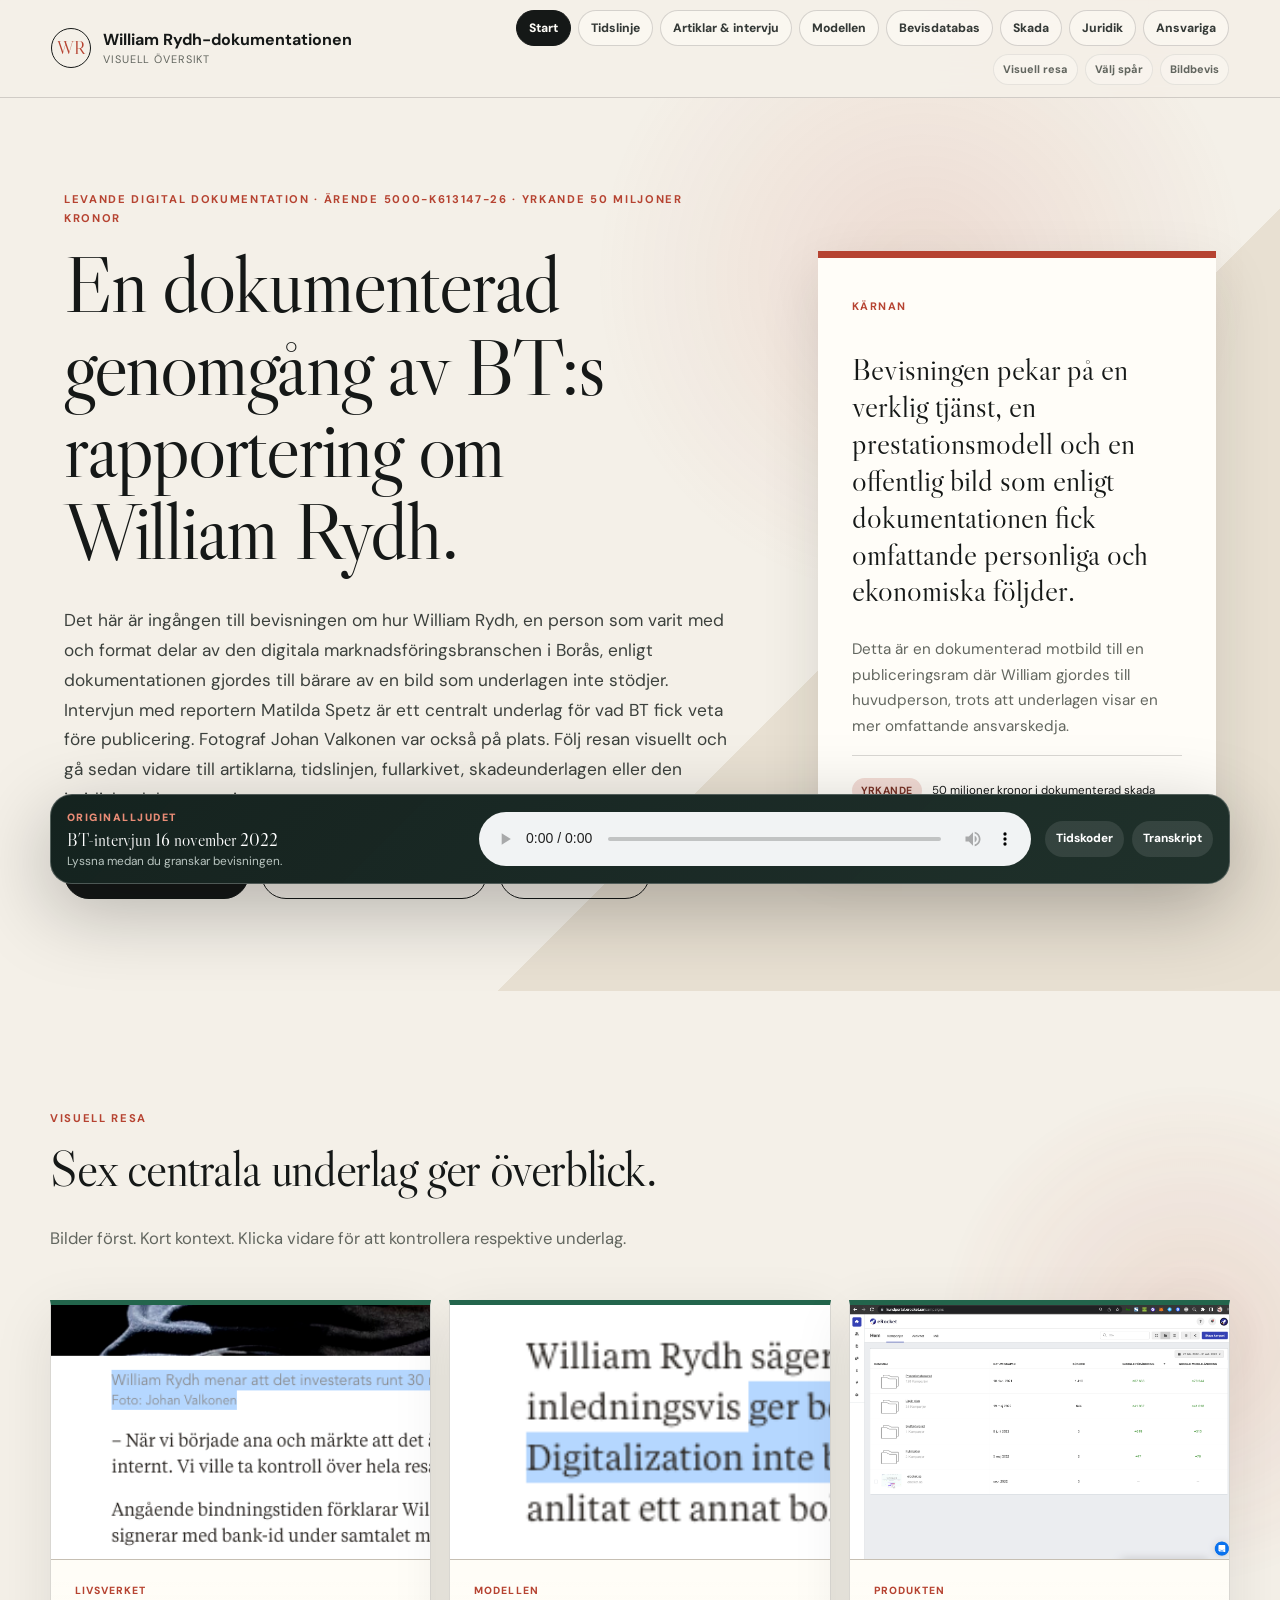
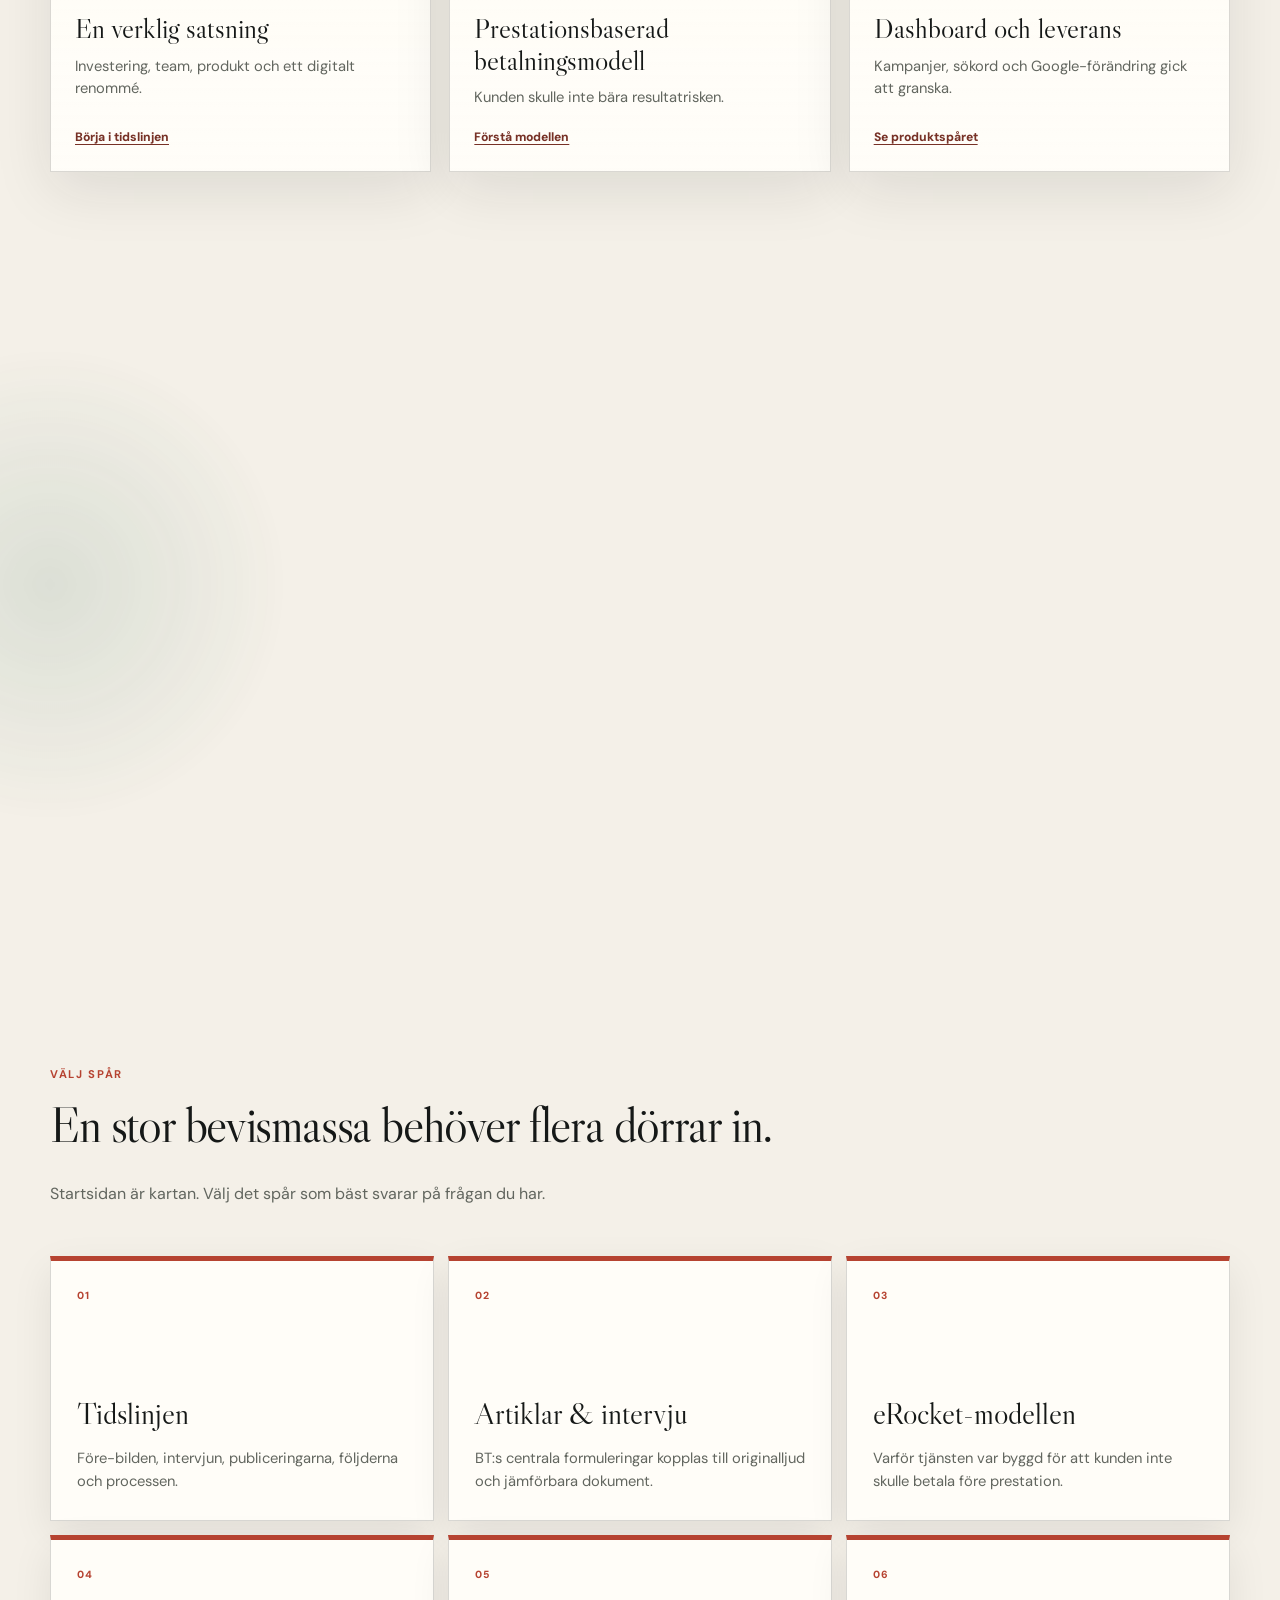
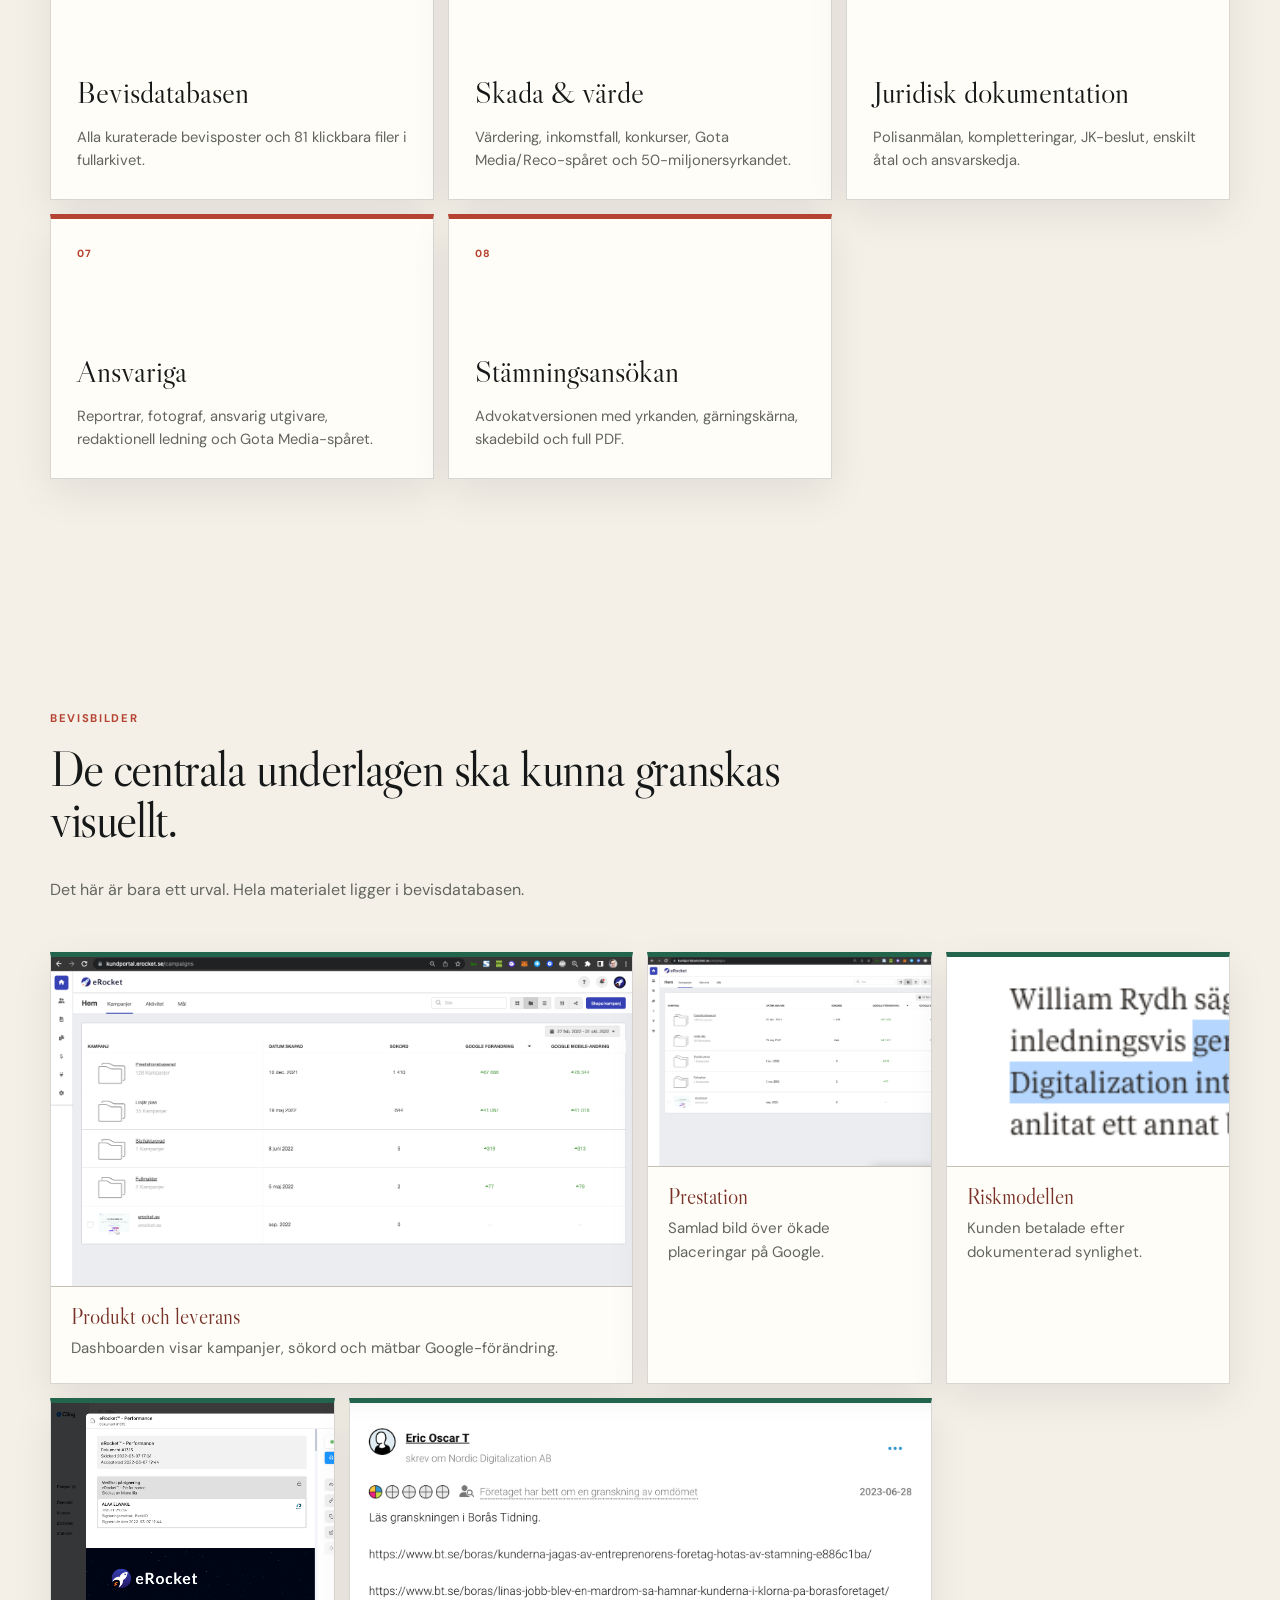
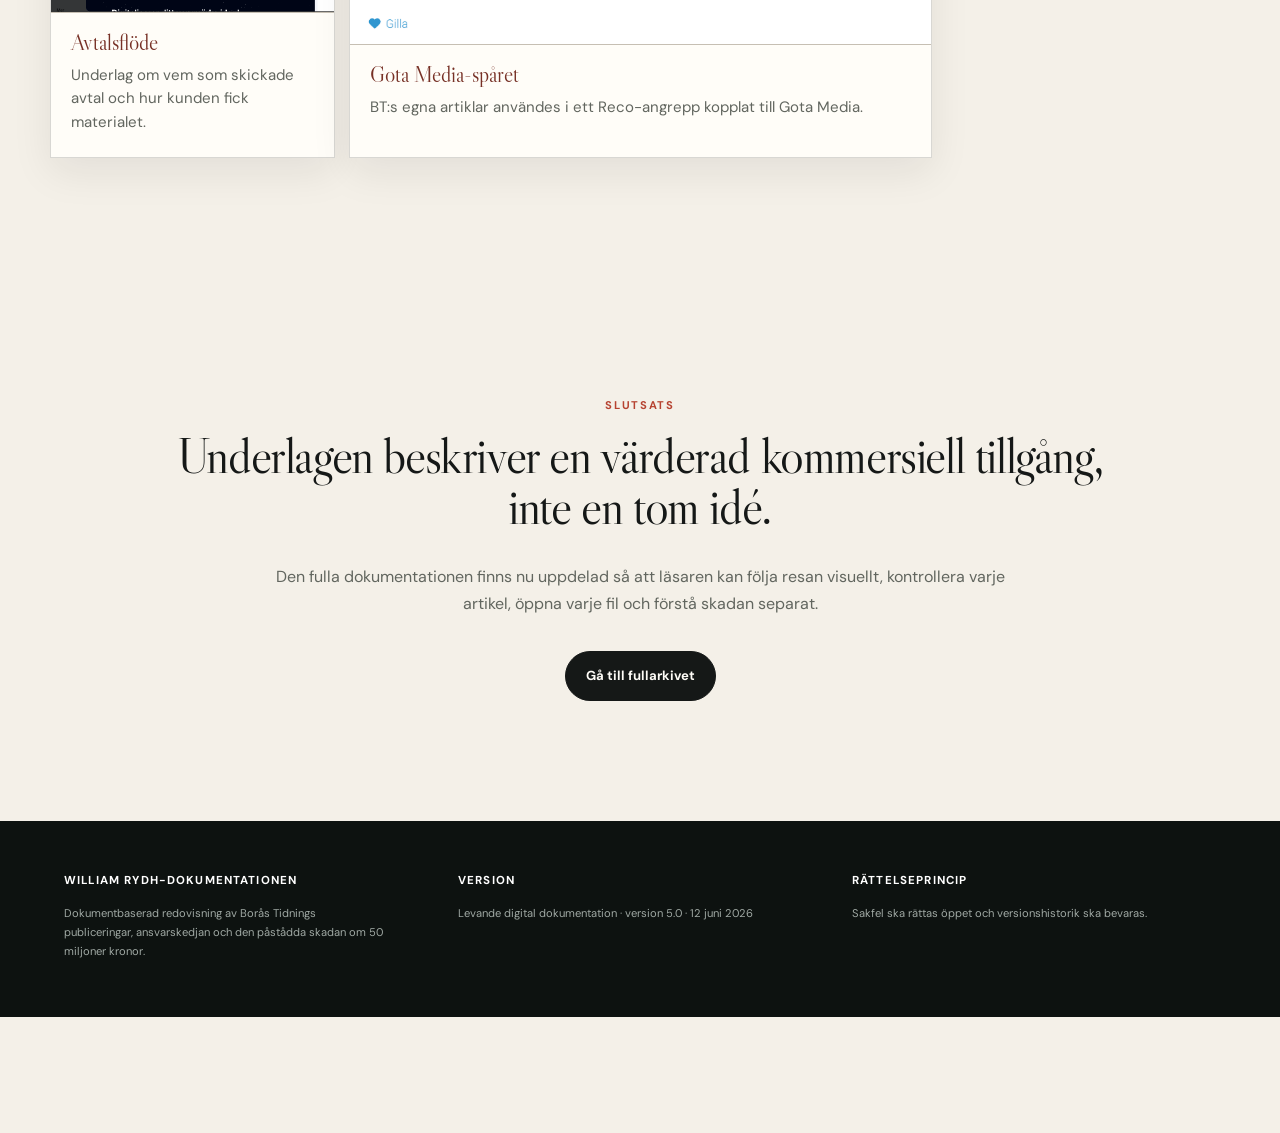
==== commit bb43a896: "Modernisera mobilnavigationen" ====
--- a/index.html
+++ b/index.html
@@ -15,7 +15,7 @@
   <link rel="preconnect" href="https://fonts.googleapis.com">
   <link rel="preconnect" href="https://fonts.gstatic.com" crossorigin>
   <link href="https://fonts.googleapis.com/css2?family=DM+Sans:wght@400;500;600;700&family=Libre+Caslon+Display&display=swap" rel="stylesheet">
-  <link rel="stylesheet" href="styles.css?v=archiveview3">
+  <link rel="stylesheet" href="styles.css?v=mobilenav2">
   <script type="application/ld+json">
   {
     "@context": "https://schema.org",
@@ -26,7 +26,7 @@
     "inLanguage": "sv-SE"
   }
   </script>
-  <script src="app.js?v=archiveview3" defer></script>
+  <script src="app.js?v=mobilenav2" defer></script>
 </head>
 <body>
   <div class="ambient-layer" aria-hidden="true">
--- a/styles.css
+++ b/styles.css
@@ -85,6 +85,8 @@
   background: rgba(244, 240, 232, .9);
   border-bottom: 1px solid var(--line);
   backdrop-filter: blur(18px);
+  transition: transform .28s cubic-bezier(.2,.8,.2,1), opacity .2s ease, background .2s ease, box-shadow .2s ease, border-color .2s ease;
+  will-change: transform;
 }
 .brand { display: flex; gap: 12px; align-items: center; text-decoration: none; line-height: 1.15; }
 .brand-mark {
@@ -126,7 +128,11 @@
 .site-header[data-page="responsibility"] [data-nav="responsibility"] {
   background: var(--ink); color: var(--white); border-color: var(--ink);
 }
-.menu-button { display: none; border: 1px solid var(--line); background: transparent; padding: 8px 12px; border-radius: 99px; }
+.menu-button {
+  display: none; border: 1px solid var(--line); background: transparent; padding: 8px 12px; border-radius: 99px;
+  transition: transform .18s ease, background .18s ease, color .18s ease, border-color .18s ease;
+}
+.menu-button:active { transform: scale(.97); }
 body.has-sticky-player { padding-bottom: 116px; }
 .sticky-interview-player {
   position: fixed; right: 18px; bottom: 16px; left: 18px; z-index: 80;
@@ -1149,7 +1155,7 @@
 
 @media (max-width: 980px) {
   .site-header { align-items: flex-start; }
-  nav { justify-items: start; }
+  .site-header nav { justify-items: start; }
   .nav-primary, .nav-secondary { justify-content: flex-start; }
   .hero { grid-template-columns: 1fr; padding-block: 82px; }
   .hero-case { max-width: 620px; transform: none; }
@@ -1185,7 +1191,7 @@
     color: #65716d; font-size: .56rem; letter-spacing: .11em; line-height: 1.15;
     text-overflow: ellipsis; white-space: nowrap;
   }
-  nav {
+  .site-header nav {
     display: none; position: fixed; top: 66px; right: 0; bottom: 0; left: 0; z-index: 70;
     max-width: none; height: calc(100dvh - 66px); gap: 0; padding: 18px 18px 30px;
     overflow-y: auto; overscroll-behavior: contain;
@@ -1194,8 +1200,8 @@
       linear-gradient(180deg, #f4f0e8, #efe9de);
     border-bottom: 0; box-shadow: 0 24px 70px rgba(0,0,0,.24);
   }
-  nav.open { display: block; }
-  nav.open::before {
+  .site-header nav.open { display: block; }
+  .site-header nav.open::before {
     content: "Resan genom bevisningen"; display: block; margin: 0 0 14px;
     color: var(--red); font-size: .68rem; font-weight: 900; letter-spacing: .15em;
     text-transform: uppercase;
@@ -1237,13 +1243,34 @@
 }
 
 @media (max-width: 720px) {
-  html { scroll-padding-top: 78px; }
+  html { scroll-padding-top: 90px; }
   body.nav-open { overflow: hidden; }
   body.has-sticky-player { padding-bottom: 178px; }
   body.nav-open .sticky-interview-player { display: none; }
+  body.nav-open::after {
+    content: ""; position: fixed; inset: 0; z-index: 60;
+    background: rgba(13, 18, 16, .24); backdrop-filter: blur(3px);
+  }
+  main { padding-top: 82px; }
   .section-shell, main[id], main > section[id] { scroll-margin-top: 12px; }
-  .site-header { min-height: 66px; align-items: center; }
-  .menu-button { display: block; min-height: 44px; padding-inline: 16px; }
+  .site-header {
+    position: fixed; top: max(10px, env(safe-area-inset-top)); right: 12px; left: 12px; z-index: 90;
+    min-height: 60px; align-items: center; padding: 8px 10px; border: 1px solid rgba(20,32,29,.12);
+    border-radius: 24px; background: rgba(255,253,248,.82); box-shadow: 0 14px 42px rgba(20,32,29,.12);
+  }
+  body.mobile-nav-hidden:not(.nav-open) .site-header {
+    transform: translateY(calc(-100% - 22px));
+  }
+  body.mobile-nav-scrolled .site-header {
+    background: rgba(255,253,248,.94); box-shadow: 0 18px 46px rgba(20,32,29,.18);
+  }
+  body.nav-open .site-header { transform: none; background: rgba(255,253,248,.96); }
+  .menu-button {
+    display: inline-flex; align-items: center; justify-content: center; min-height: 42px; padding-inline: 15px;
+    border-color: rgba(20,32,29,.12); background: var(--ink); color: white; font-weight: 900;
+    box-shadow: 0 10px 28px rgba(20,32,29,.14);
+  }
+  body.nav-open .menu-button { background: var(--red-dark); color: white; border-color: var(--red-dark); }
   .brand { min-width: 0; }
   .brand strong { font-size: .9rem; }
   .brand small {
@@ -1251,16 +1278,24 @@
     color: #65716d; font-size: .56rem; letter-spacing: .11em; line-height: 1.15;
     text-overflow: ellipsis; white-space: nowrap;
   }
-  nav {
-    display: none; position: fixed; top: 66px; right: 0; bottom: 0; left: 0; z-index: 70;
-    height: calc(100dvh - 66px); gap: 0; padding: 18px 18px 30px; overflow-y: auto; overscroll-behavior: contain;
+  .site-header nav {
+    display: flex; flex-direction: column; position: fixed;
+    top: calc(max(10px, env(safe-area-inset-top)) + 72px); right: 12px; bottom: 12px; left: 12px; z-index: 92;
+    height: calc(100dvh - 104px); max-height: calc(100dvh - 104px); max-width: none; gap: 0;
+    padding: 18px; overflow-y: auto; overscroll-behavior: contain;
     background:
-      radial-gradient(circle at top left, rgba(182,67,49,.13), transparent 34%),
-      linear-gradient(180deg, #f4f0e8, #efe9de);
-    border-bottom: 0; box-shadow: 0 24px 70px rgba(0,0,0,.24);
-  }
-  nav.open { display: block; }
-  nav.open::before {
+      radial-gradient(circle at top left, rgba(182,67,49,.15), transparent 38%),
+      linear-gradient(180deg, rgba(250,247,241,.98), rgba(235,228,216,.98));
+    border: 1px solid rgba(20,32,29,.1); border-radius: 28px;
+    box-shadow: 0 30px 90px rgba(0,0,0,.26);
+    opacity: 0; pointer-events: none; visibility: hidden;
+    transform: translateY(-10px) scale(.985);
+    transition: opacity .2s ease, transform .24s cubic-bezier(.2,.8,.2,1), visibility .2s ease;
+  }
+  .site-header nav.open {
+    display: flex; opacity: 1; pointer-events: auto; visibility: visible; transform: translateY(0) scale(1);
+  }
+  .site-header nav.open::before {
     content: "Resan genom bevisningen"; display: block; margin: 0 0 14px;
     color: var(--red); font-size: .68rem; font-weight: 900; letter-spacing: .15em;
     text-transform: uppercase;
@@ -1268,9 +1303,12 @@
   .nav-primary { display: grid; grid-template-columns: 1fr; gap: 10px; width: 100%; }
   .nav-primary a {
     position: relative; display: flex; align-items: center;
-    width: 100%; min-height: 56px; justify-content: flex-start; padding: 14px 16px;
+    width: 100%; min-height: 58px; justify-content: flex-start; padding: 14px 16px;
     border: 1px solid rgba(20,32,29,.12); border-radius: 16px;
-    background: rgba(255,253,248,.74); color: #28312e; box-shadow: 0 12px 28px rgba(20,32,29,.06);
+    background: rgba(255,253,248,.78); color: #28312e; box-shadow: 0 12px 28px rgba(20,32,29,.06);
+  }
+  .nav-primary a::after {
+    content: "→"; margin-left: auto; color: rgba(182,67,49,.58); font-weight: 900;
   }
   .site-header[data-page="overview"] [data-nav="overview"],
   .site-header[data-page="timeline"] [data-nav="timeline"],
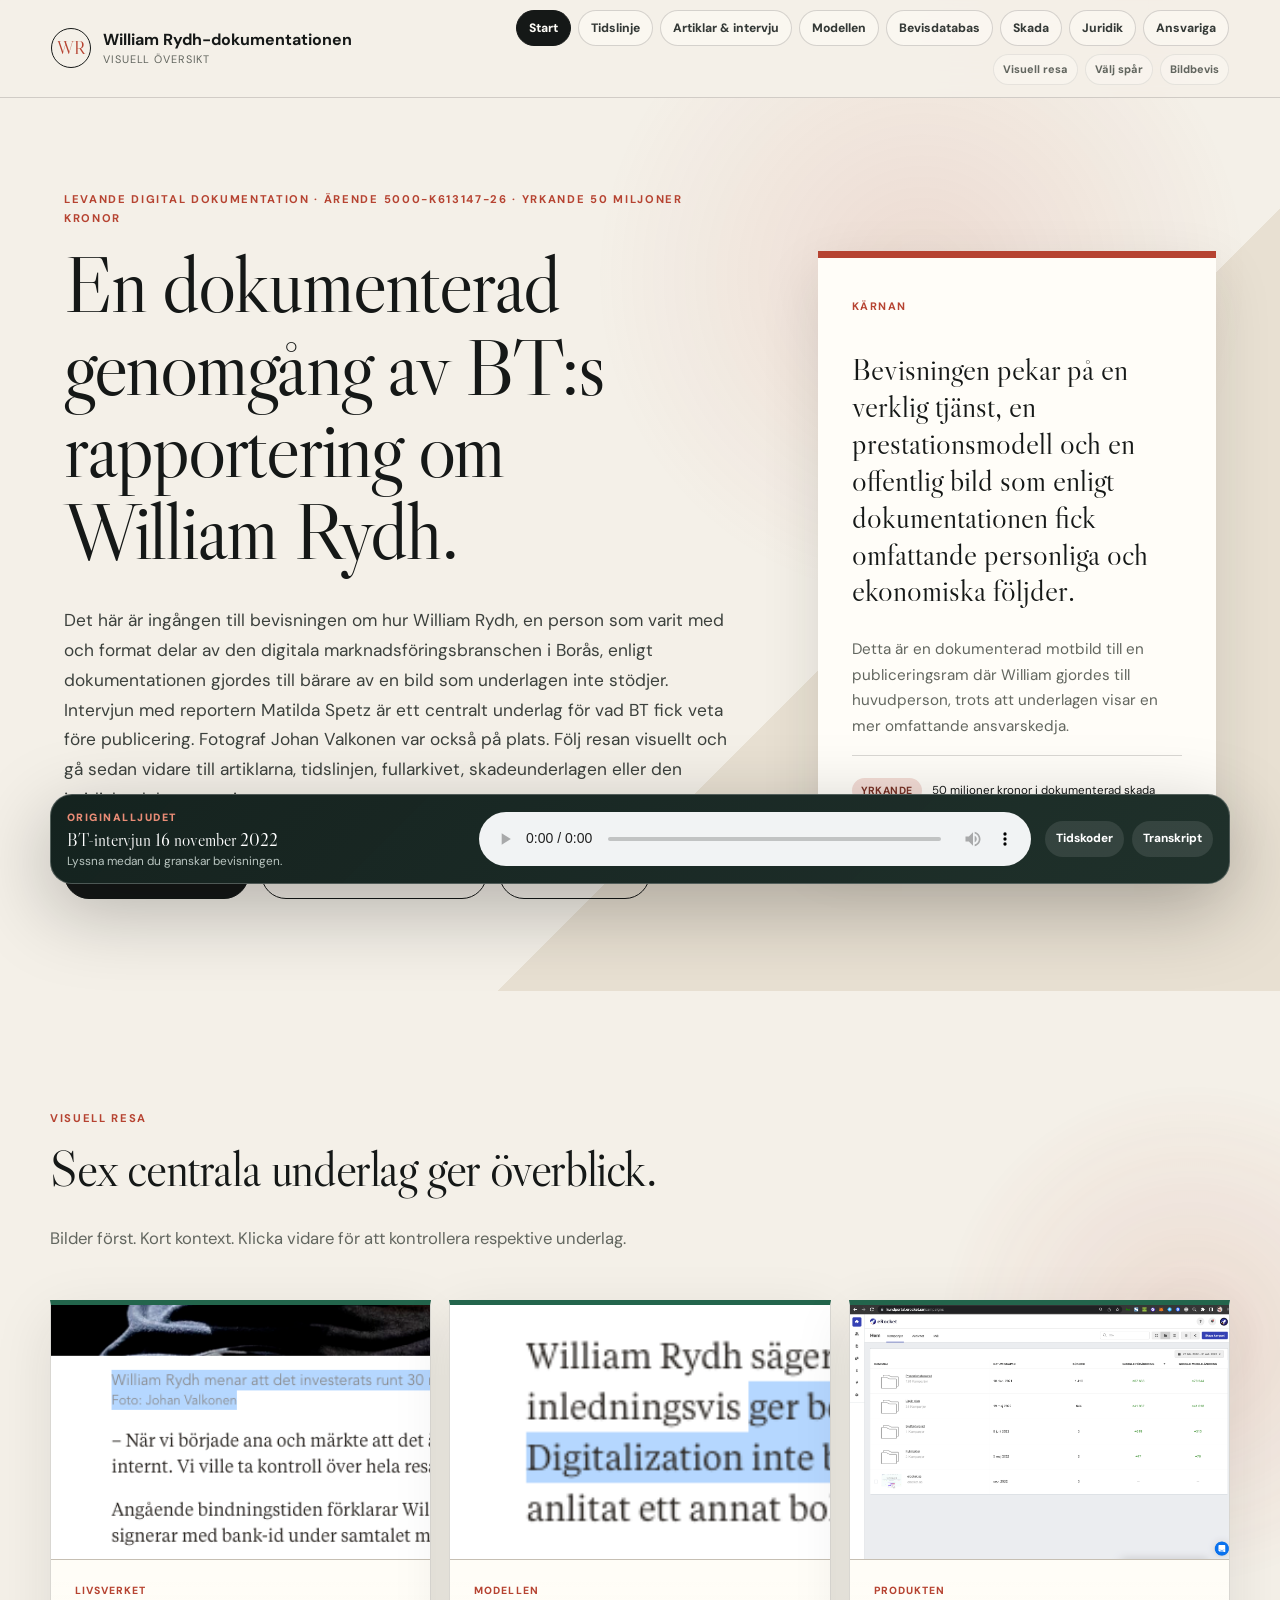
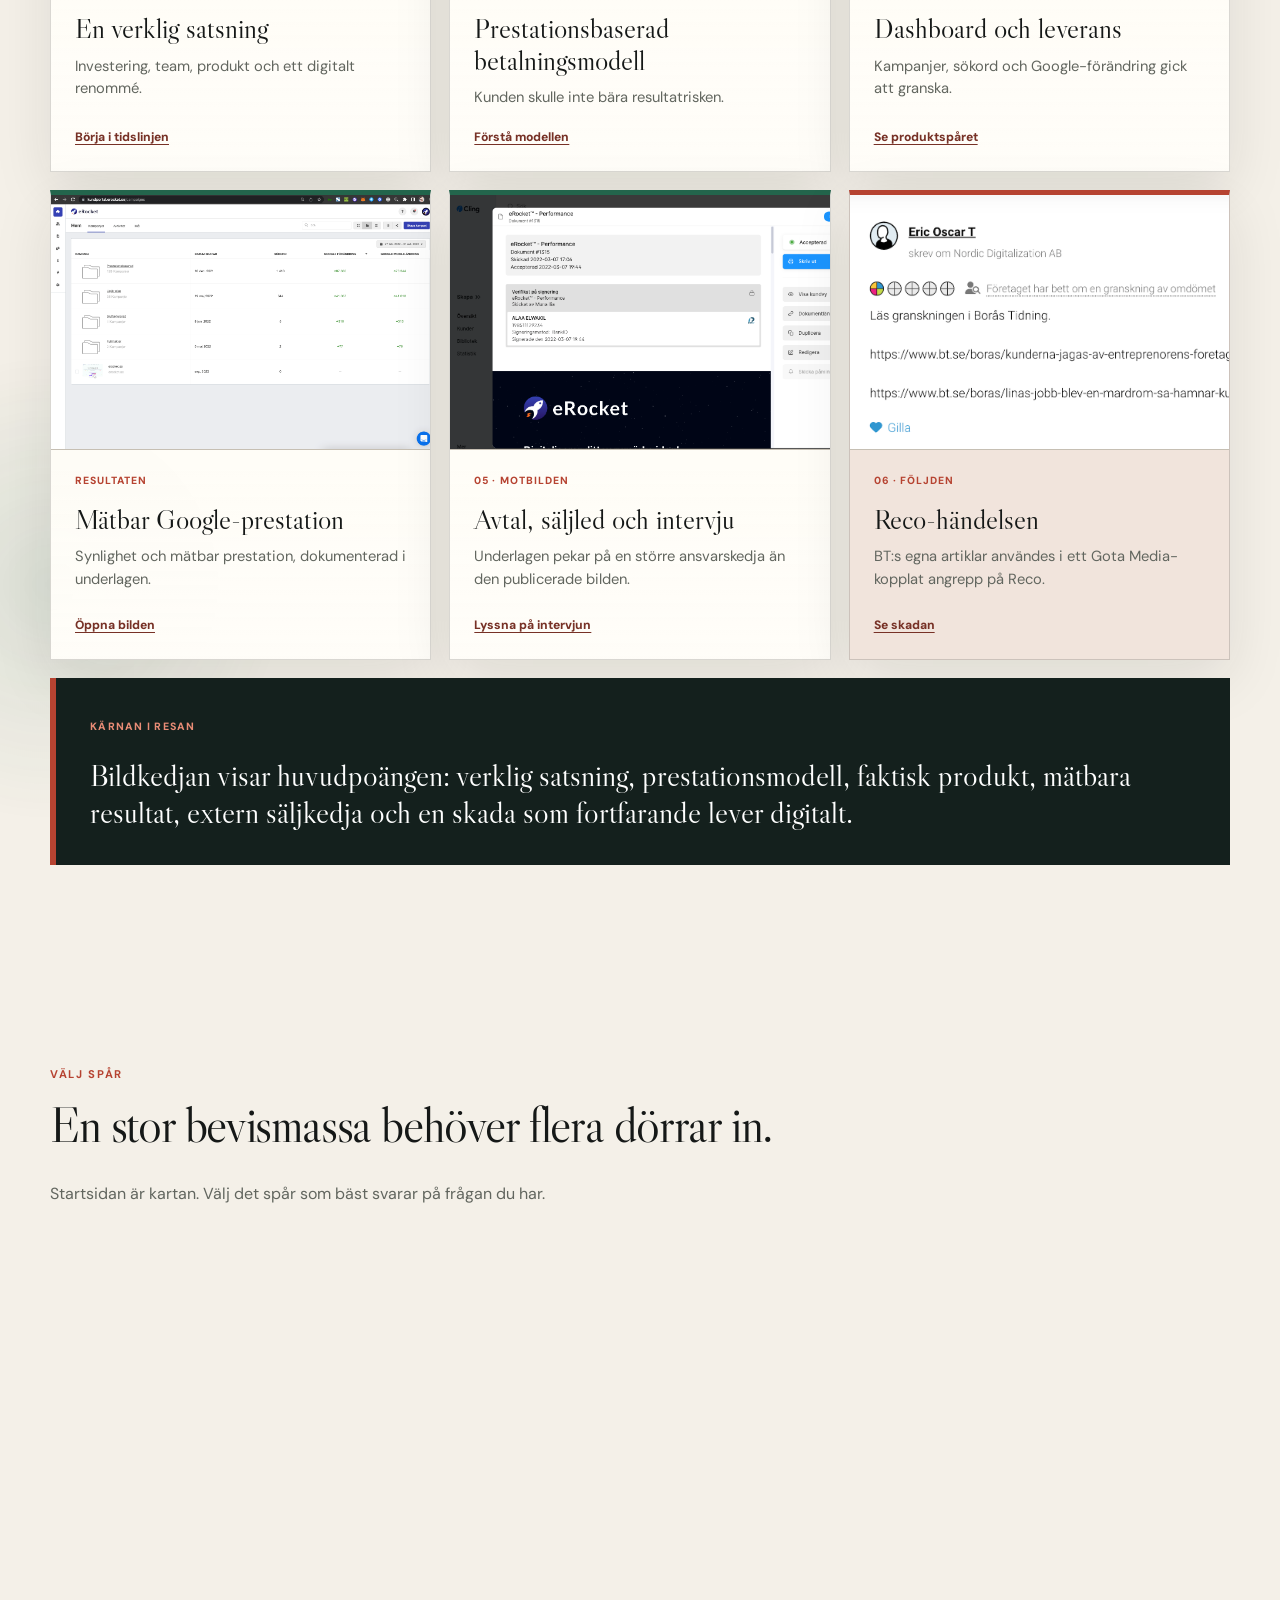
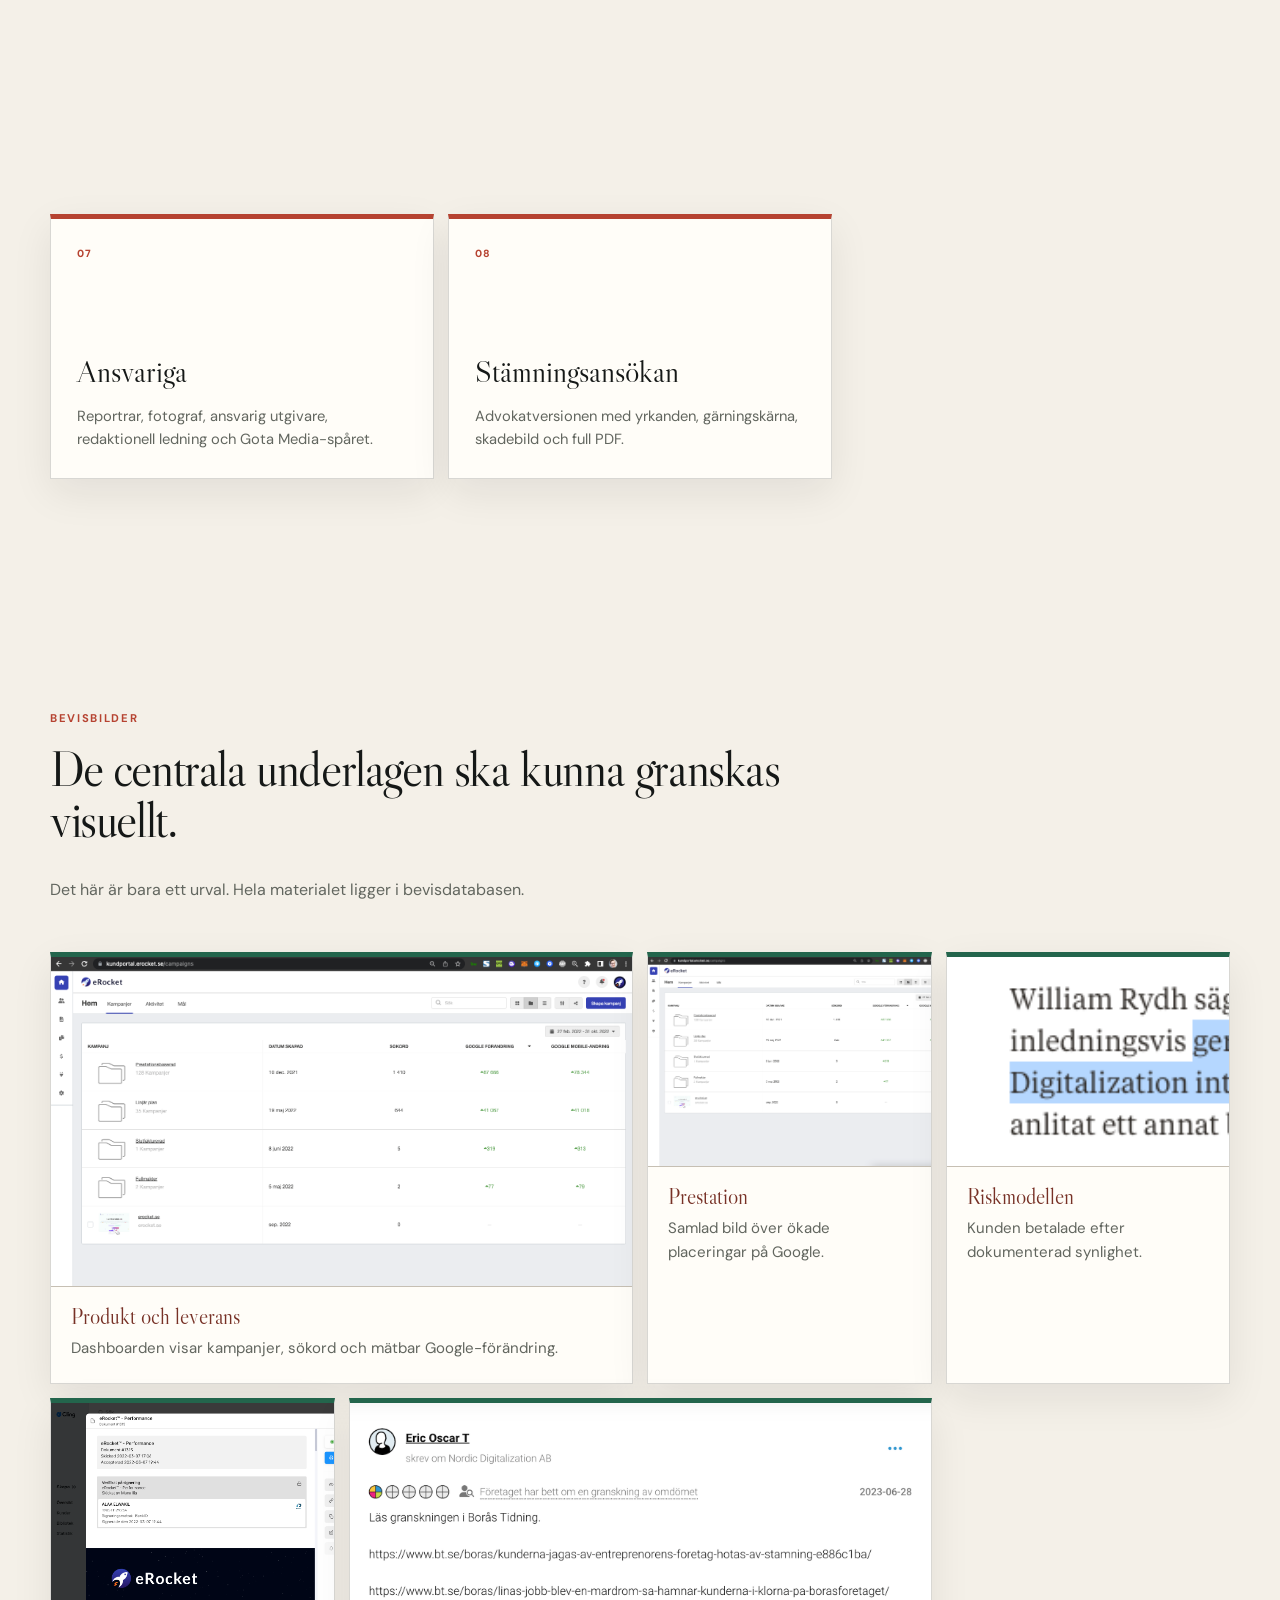
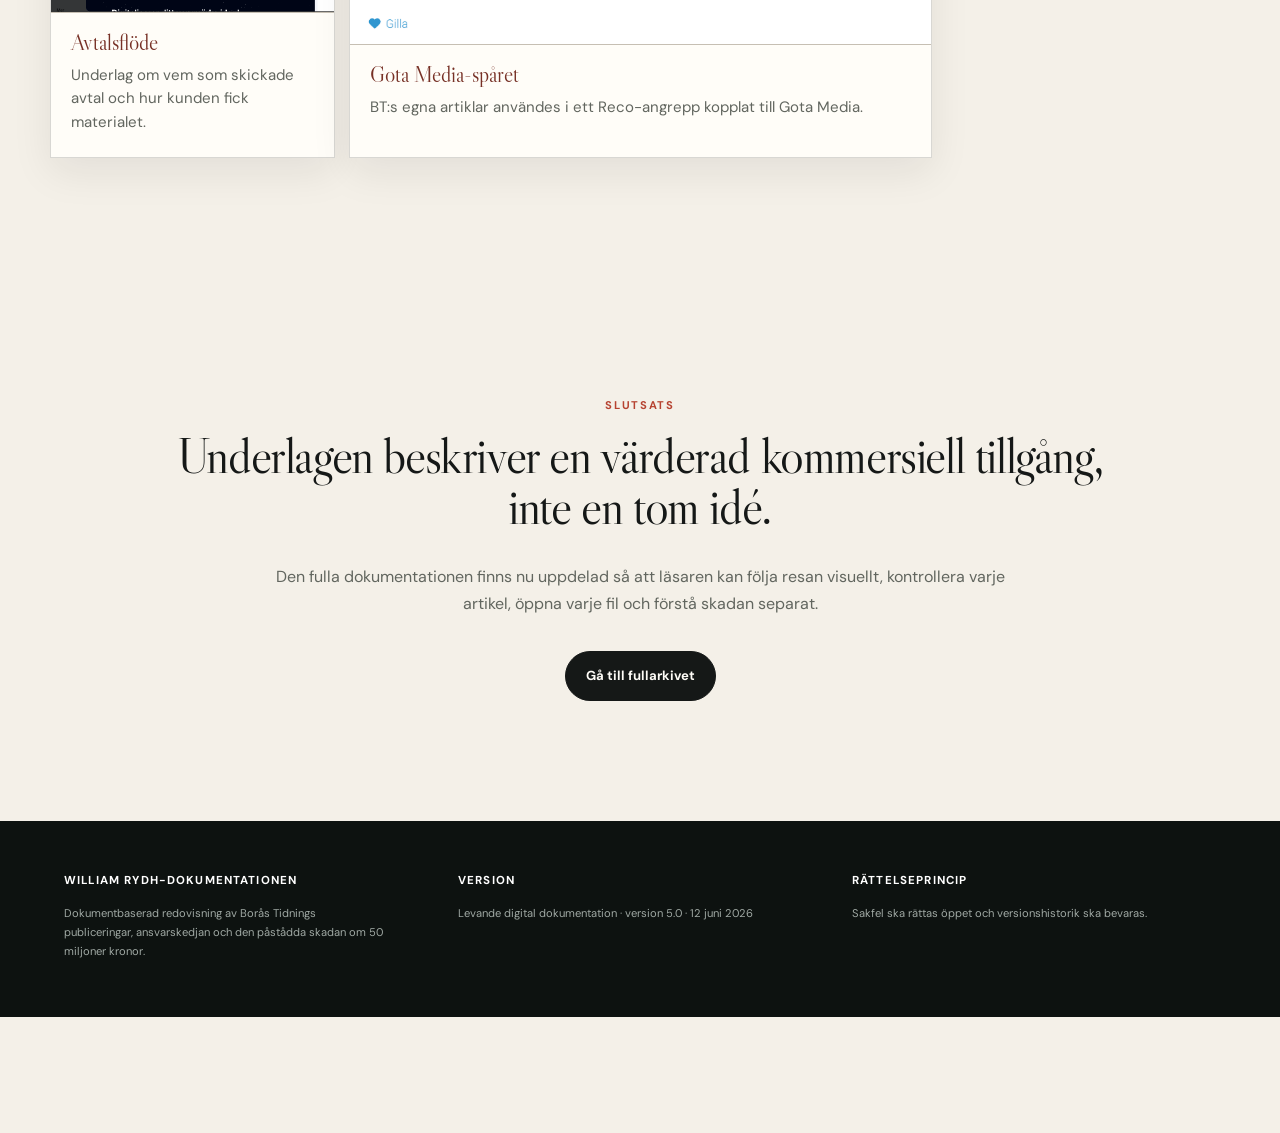
==== commit a55435ef: "Gor intervjuspelaren kompakt vid scroll" ====
--- a/index.html
+++ b/index.html
@@ -15,7 +15,7 @@
   <link rel="preconnect" href="https://fonts.googleapis.com">
   <link rel="preconnect" href="https://fonts.gstatic.com" crossorigin>
   <link href="https://fonts.googleapis.com/css2?family=DM+Sans:wght@400;500;600;700&family=Libre+Caslon+Display&display=swap" rel="stylesheet">
-  <link rel="stylesheet" href="styles.css?v=mobilenav2">
+  <link rel="stylesheet" href="styles.css?v=mediaplayer1">
   <script type="application/ld+json">
   {
     "@context": "https://schema.org",
@@ -26,7 +26,7 @@
     "inLanguage": "sv-SE"
   }
   </script>
-  <script src="app.js?v=mobilenav2" defer></script>
+  <script src="app.js?v=mediaplayer1" defer></script>
 </head>
 <body>
   <div class="ambient-layer" aria-hidden="true">
--- a/styles.css
+++ b/styles.css
@@ -166,6 +166,24 @@
 .archive-page .sticky-interview-copy strong { font-size: .98rem; }
 .archive-page .sticky-interview-copy small { font-size: .68rem; }
 .archive-page .sticky-interview-links a { min-height: 32px; padding: 7px 10px; font-size: .68rem; }
+body.media-player-compact.has-sticky-player { padding-bottom: 82px; }
+body.media-player-compact .sticky-interview-player {
+  left: auto; right: 18px; bottom: 14px; max-width: min(440px, calc(100% - 36px));
+  grid-template-columns: auto minmax(210px, 1fr); gap: 10px; padding: 8px 10px;
+  border-radius: 999px; box-shadow: 0 18px 58px rgba(0,0,0,.24);
+}
+body.media-player-compact .sticky-interview-player::before {
+  content: "Intervju"; display: inline-flex; align-items: center; min-height: 36px; padding-inline: 12px;
+  border-radius: 999px; background: rgba(255,255,255,.1); color: #f0b19f;
+  font-size: .66rem; font-weight: 900; letter-spacing: .1em; text-transform: uppercase;
+}
+body.media-player-compact .sticky-interview-copy,
+body.media-player-compact .sticky-interview-links {
+  display: none;
+}
+body.media-player-compact .sticky-interview-player audio {
+  height: 38px;
+}
 
 .section-shell, main[id], main > section[id] { scroll-margin-top: 16px; }
 .section-shell { width: min(1180px, calc(100% - 40px)); margin-inline: auto; }
@@ -1350,6 +1368,18 @@
   .sticky-interview-copy small { margin-top: 0; font-size: .66rem; text-align: right; }
   .sticky-interview-links { justify-content: flex-start; }
   .sticky-interview-links a { min-height: 31px; padding: 6px 9px; font-size: .68rem; }
+  body.media-player-compact.has-sticky-player { padding-bottom: 92px; }
+  body.media-player-compact .sticky-interview-player {
+    right: 10px; bottom: 10px; left: 10px; max-width: none;
+    grid-template-columns: auto minmax(0, 1fr); gap: 8px; padding: 8px;
+    border-radius: 999px;
+  }
+  body.media-player-compact .sticky-interview-player::before {
+    min-height: 34px; padding-inline: 10px; font-size: .58rem;
+  }
+  body.media-player-compact .sticky-interview-player audio {
+    height: 36px; min-width: 0;
+  }
   .rebuttal-heading { display: block; padding: 24px; }
   .rebuttal-heading .eyebrow { margin-bottom: 16px; }
   .rebuttal-heading p:not(.eyebrow) { max-width: none; margin-top: 20px; overflow-wrap: anywhere; }
